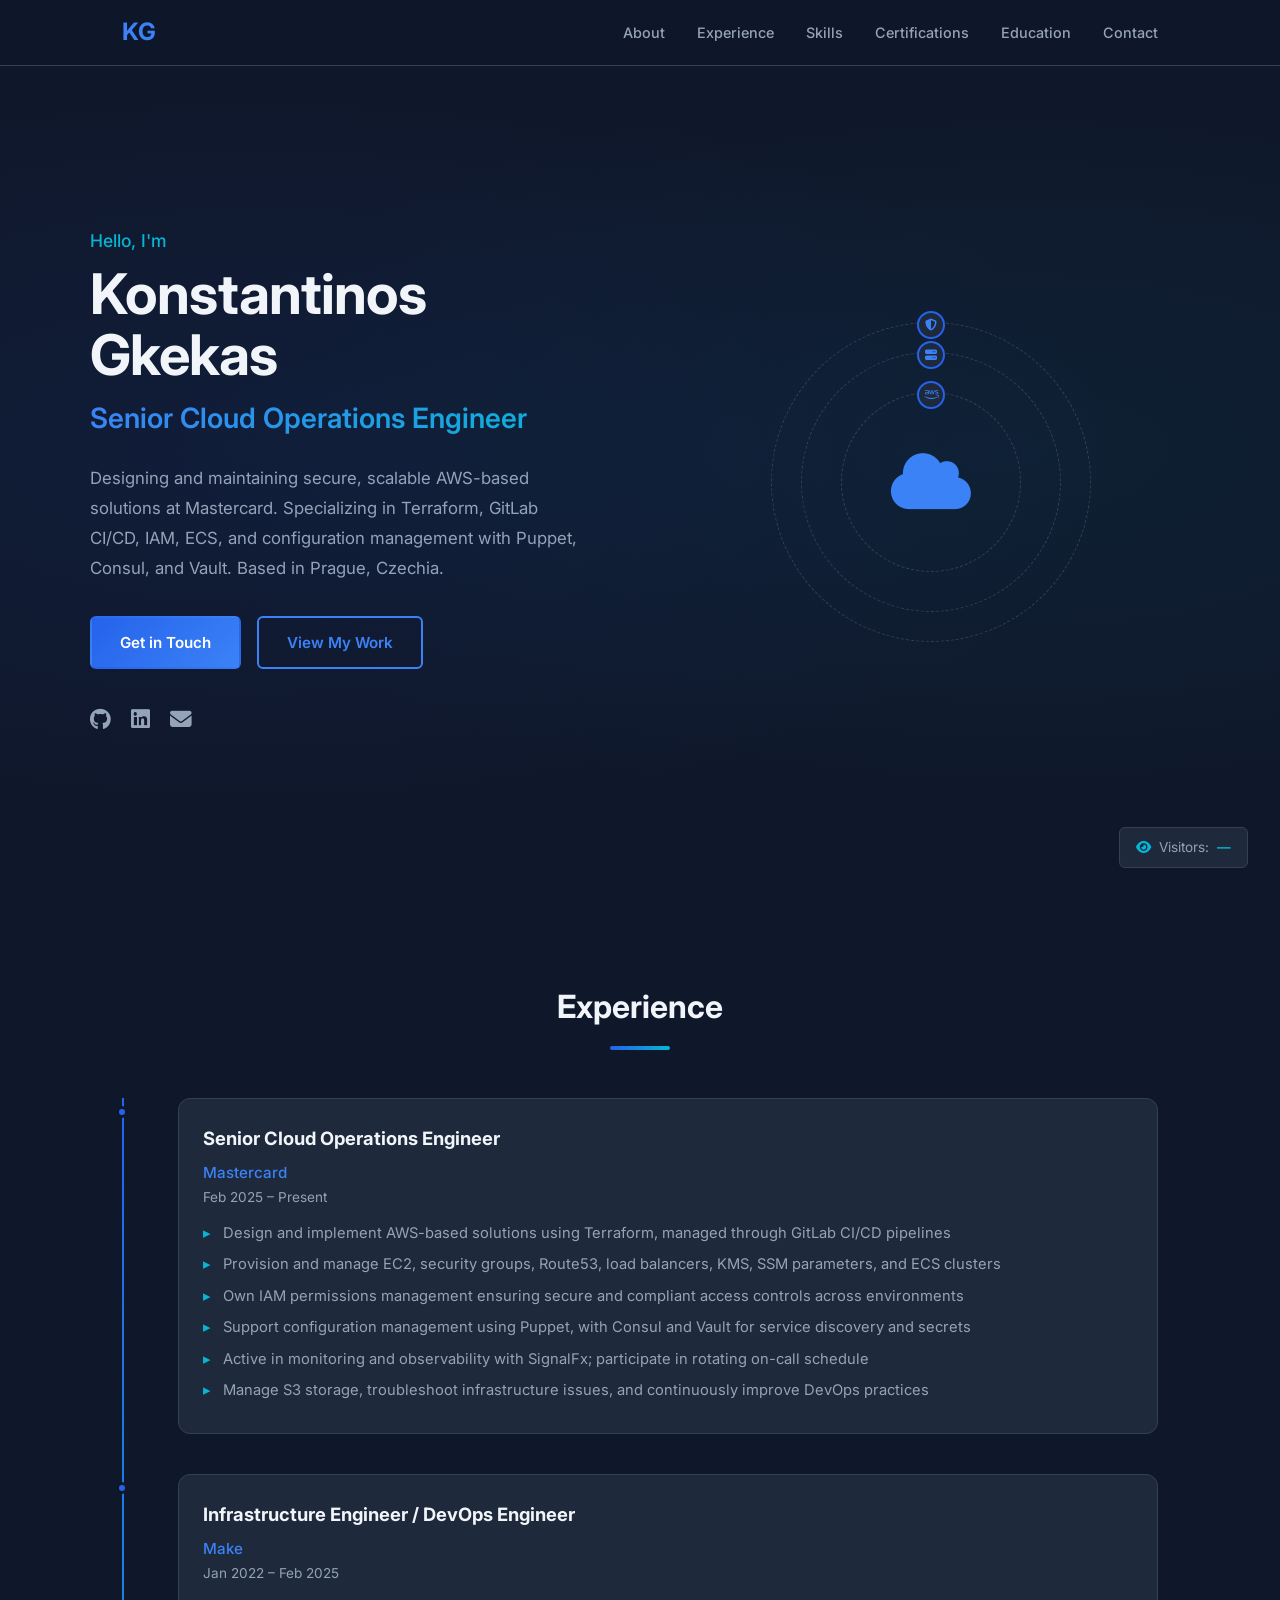
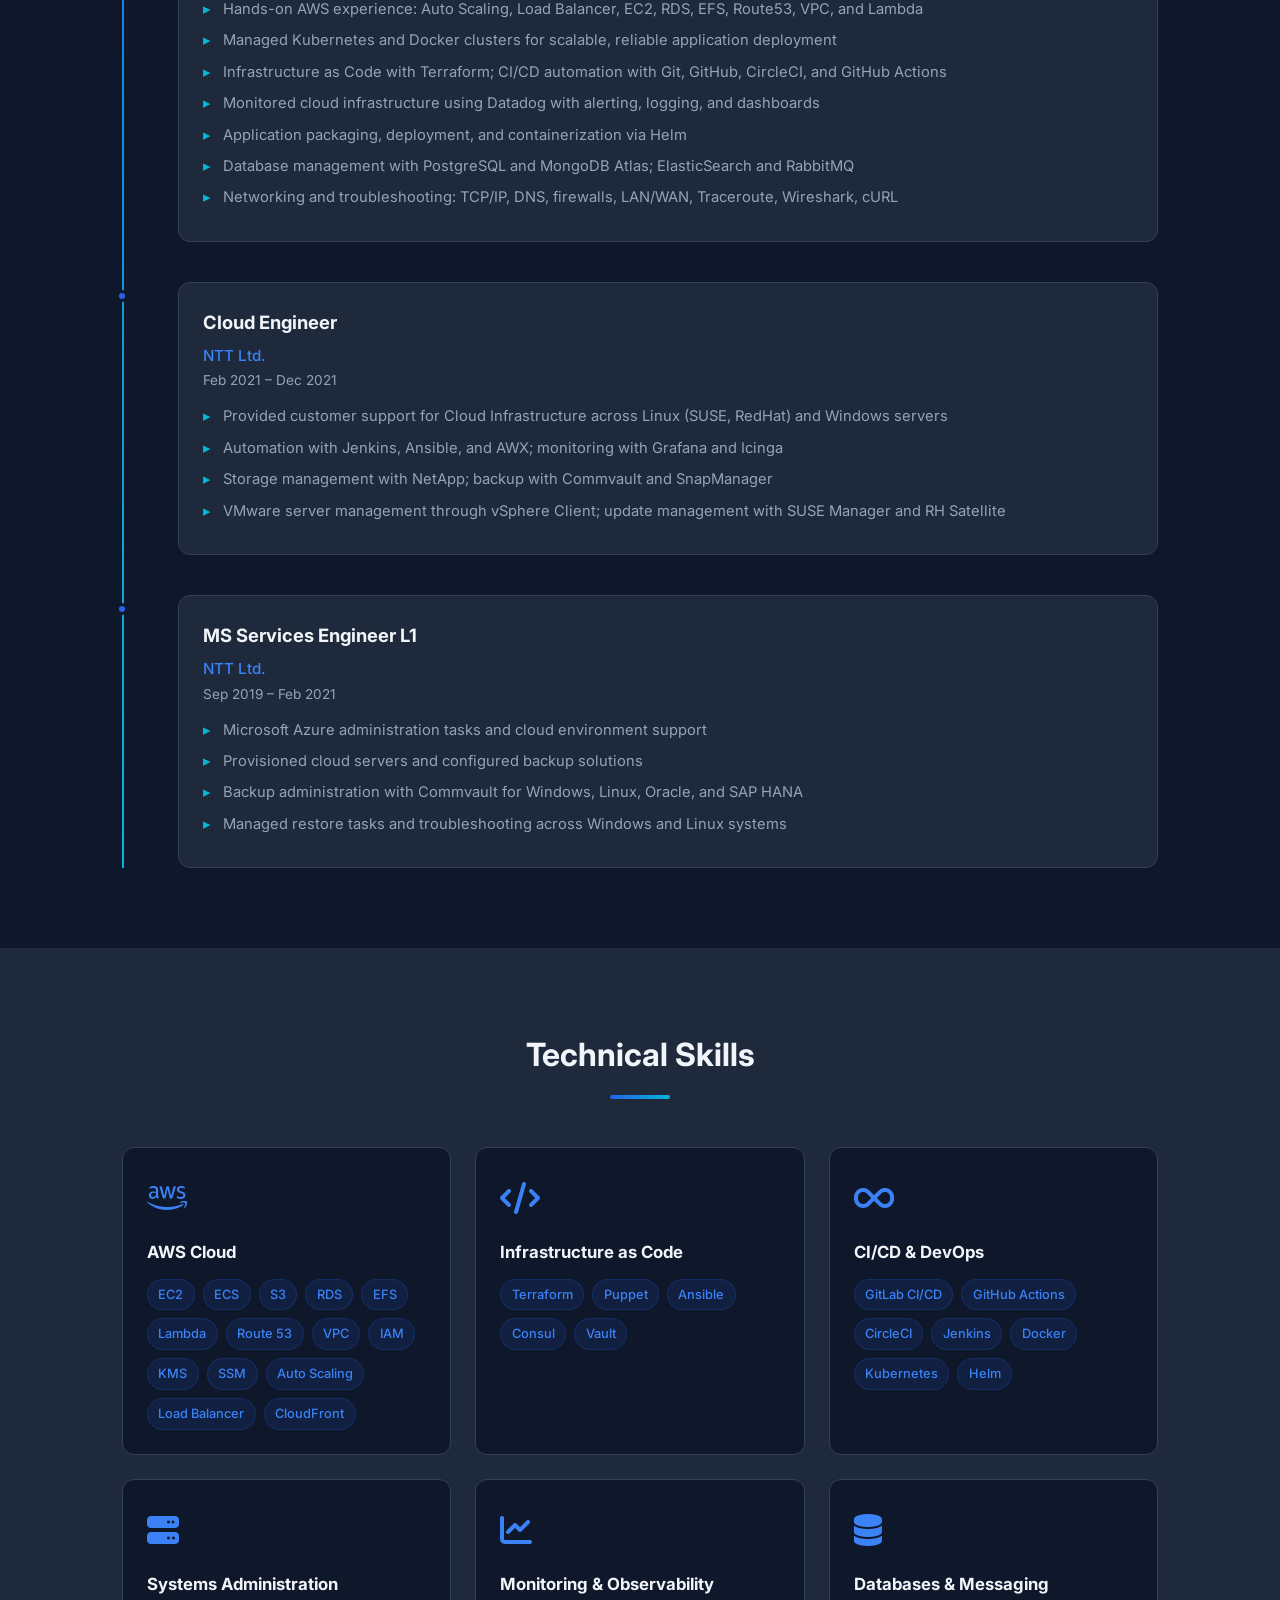
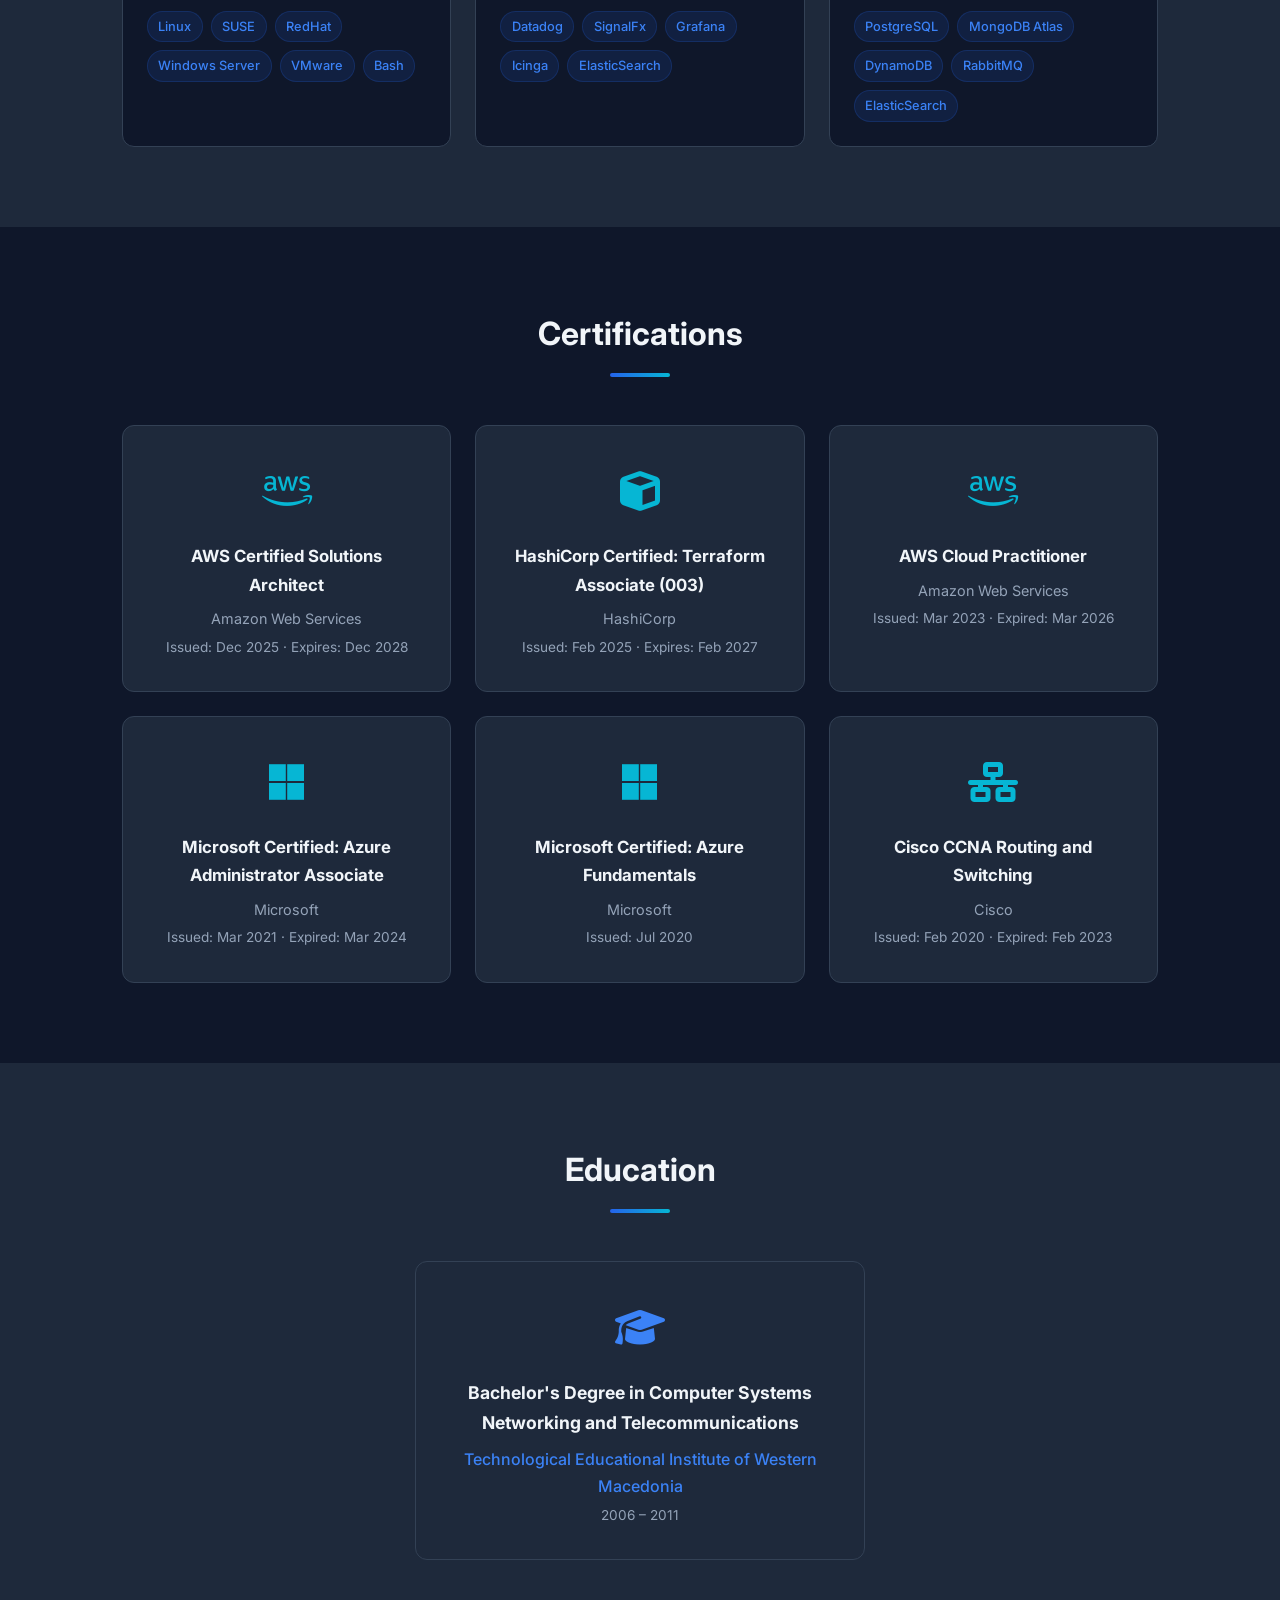
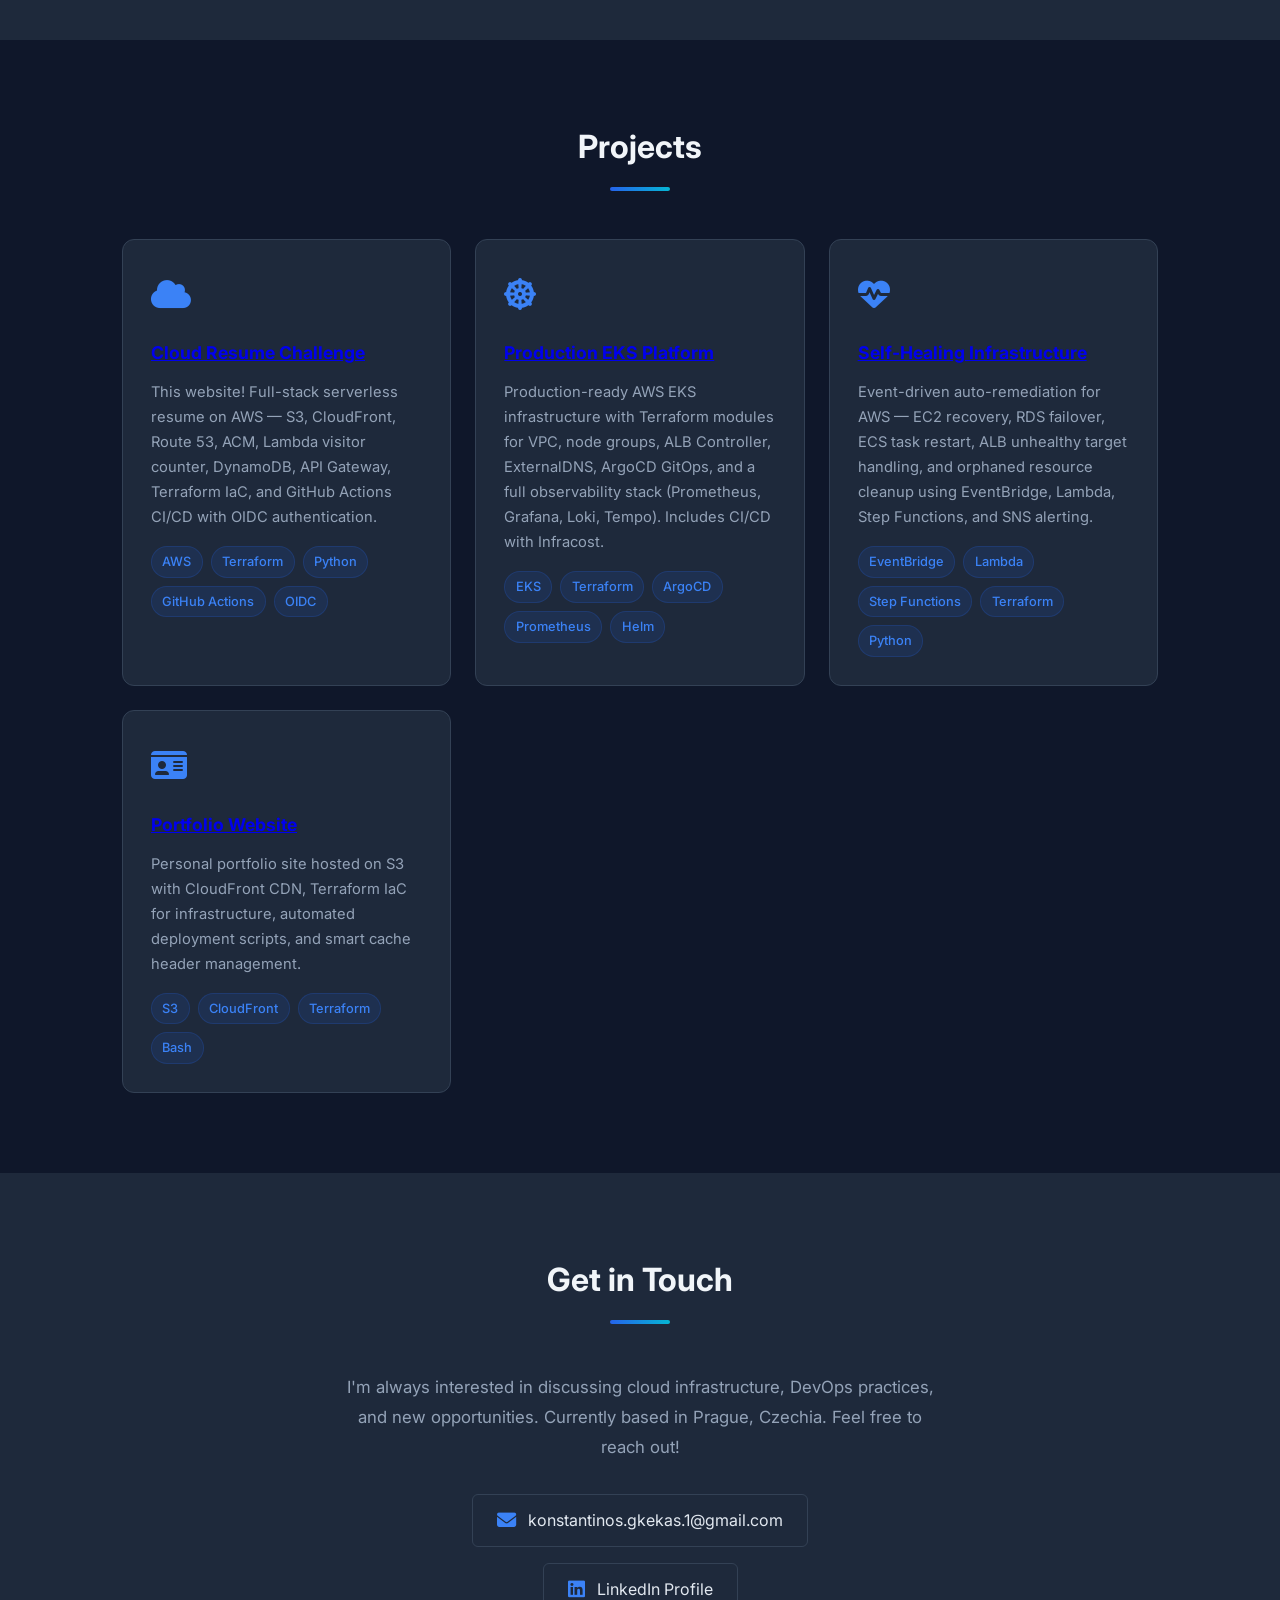
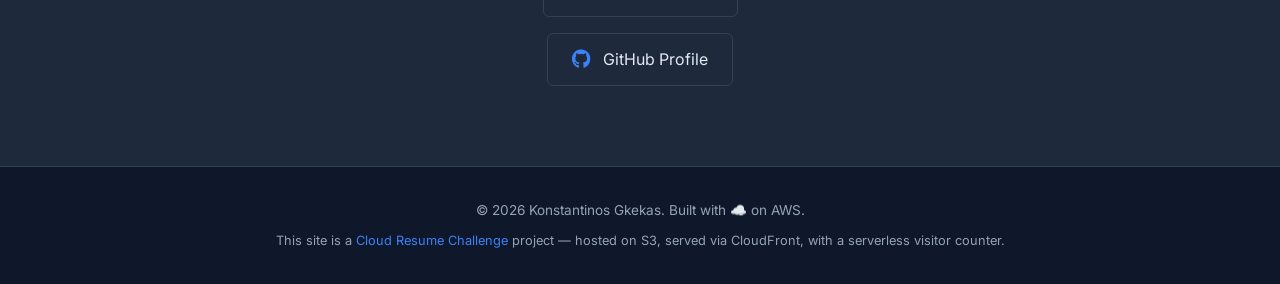
==== frontend/index.html @ f5f4651c "feat: add Credly badge links to certifications - AWS Solutions Architect, Terraform Associate, AWS C" ====
<!DOCTYPE html>
<html lang="en">
<head>
    <meta charset="UTF-8">
    <meta name="viewport" content="width=device-width, initial-scale=1.0">
    <title>Konstantinos Gkekas - Senior Cloud Operations Engineer</title>
    <link rel="stylesheet" href="styles.css">
    <link rel="preconnect" href="https://fonts.googleapis.com">
    <link rel="preconnect" href="https://fonts.gstatic.com" crossorigin>
    <link href="https://fonts.googleapis.com/css2?family=Inter:wght@300;400;500;600;700&display=swap" rel="stylesheet">
    <link rel="stylesheet" href="https://cdnjs.cloudflare.com/ajax/libs/font-awesome/6.5.1/css/all.min.css">
</head>
<body>
    <!-- Navigation -->
    <nav class="navbar">
        <div class="nav-container">
            <a href="#" class="nav-logo">KG</a>
            <ul class="nav-links">
                <li><a href="#about">About</a></li>
                <li><a href="#experience">Experience</a></li>
                <li><a href="#skills">Skills</a></li>
                <li><a href="#certifications">Certifications</a></li>
                <li><a href="#education">Education</a></li>
                <li><a href="#contact">Contact</a></li>
            </ul>
            <button class="nav-toggle" aria-label="Toggle navigation">
                <i class="fas fa-bars"></i>
            </button>
        </div>
    </nav>

    <!-- Hero Section -->
    <header class="hero" id="about">
        <div class="hero-container">
            <div class="hero-content">
                <p class="hero-greeting">Hello, I'm</p>
                <h1 class="hero-name">Konstantinos Gkekas</h1>
                <h2 class="hero-title">Senior Cloud Operations Engineer</h2>
                <p class="hero-description">
                    Designing and maintaining secure, scalable AWS-based solutions at Mastercard.
                    Specializing in Terraform, GitLab CI/CD, IAM, ECS, and configuration management
                    with Puppet, Consul, and Vault. Based in Prague, Czechia.
                </p>
                <div class="hero-actions">
                    <a href="#contact" class="btn btn-primary">Get in Touch</a>
                    <a href="#experience" class="btn btn-secondary">View My Work</a>
                </div>
                <div class="hero-socials">
                    <a href="https://github.com/constantinious" target="_blank" aria-label="GitHub"><i class="fab fa-github"></i></a>
                    <a href="https://www.linkedin.com/in/konstantinos-gkekas-33634ba4/" target="_blank" aria-label="LinkedIn"><i class="fab fa-linkedin"></i></a>
                    <a href="mailto:konstantinos.gkekas.1@gmail.com" aria-label="Email"><i class="fas fa-envelope"></i></a>
                </div>
            </div>
            <div class="hero-visual">
                <div class="hero-graphic">
                    <div class="cloud-icon"><i class="fas fa-cloud"></i></div>
                    <div class="orbit orbit-1">
                        <div class="orbit-dot"><i class="fab fa-aws"></i></div>
                    </div>
                    <div class="orbit orbit-2">
                        <div class="orbit-dot"><i class="fas fa-server"></i></div>
                    </div>
                    <div class="orbit orbit-3">
                        <div class="orbit-dot"><i class="fas fa-shield-halved"></i></div>
                    </div>
                </div>
            </div>
        </div>
        <div class="visitor-counter">
            <i class="fas fa-eye"></i>
            <span>Visitors: </span>
            <span id="visitor-count">Loading...</span>
        </div>
    </header>

    <!-- Experience Section -->
    <section class="section" id="experience">
        <div class="container">
            <h2 class="section-title">Experience</h2>
            <div class="timeline">
                <div class="timeline-item">
                    <div class="timeline-marker"></div>
                    <div class="timeline-content">
                        <div class="timeline-header">
                            <h3>Senior Cloud Operations Engineer</h3>
                            <span class="timeline-company">Mastercard</span>
                            <span class="timeline-date">Feb 2025 – Present</span>
                        </div>
                        <ul class="timeline-details">
                            <li>Design and implement AWS-based solutions using Terraform, managed through GitLab CI/CD pipelines</li>
                            <li>Provision and manage EC2, security groups, Route53, load balancers, KMS, SSM parameters, and ECS clusters</li>
                            <li>Own IAM permissions management ensuring secure and compliant access controls across environments</li>
                            <li>Support configuration management using Puppet, with Consul and Vault for service discovery and secrets</li>
                            <li>Active in monitoring and observability with SignalFx; participate in rotating on-call schedule</li>
                            <li>Manage S3 storage, troubleshoot infrastructure issues, and continuously improve DevOps practices</li>
                        </ul>
                    </div>
                </div>
                <div class="timeline-item">
                    <div class="timeline-marker"></div>
                    <div class="timeline-content">
                        <div class="timeline-header">
                            <h3>Infrastructure Engineer / DevOps Engineer</h3>
                            <span class="timeline-company">Make</span>
                            <span class="timeline-date">Jan 2022 – Feb 2025</span>
                        </div>
                        <ul class="timeline-details">
                            <li>Hands-on AWS experience: Auto Scaling, Load Balancer, EC2, RDS, EFS, Route53, VPC, and Lambda</li>
                            <li>Managed Kubernetes and Docker clusters for scalable, reliable application deployment</li>
                            <li>Infrastructure as Code with Terraform; CI/CD automation with Git, GitHub, CircleCI, and GitHub Actions</li>
                            <li>Monitored cloud infrastructure using Datadog with alerting, logging, and dashboards</li>
                            <li>Application packaging, deployment, and containerization via Helm</li>
                            <li>Database management with PostgreSQL and MongoDB Atlas; ElasticSearch and RabbitMQ</li>
                            <li>Networking and troubleshooting: TCP/IP, DNS, firewalls, LAN/WAN, Traceroute, Wireshark, cURL</li>
                        </ul>
                    </div>
                </div>
                <div class="timeline-item">
                    <div class="timeline-marker"></div>
                    <div class="timeline-content">
                        <div class="timeline-header">
                            <h3>Cloud Engineer</h3>
                            <span class="timeline-company">NTT Ltd.</span>
                            <span class="timeline-date">Feb 2021 – Dec 2021</span>
                        </div>
                        <ul class="timeline-details">
                            <li>Provided customer support for Cloud Infrastructure across Linux (SUSE, RedHat) and Windows servers</li>
                            <li>Automation with Jenkins, Ansible, and AWX; monitoring with Grafana and Icinga</li>
                            <li>Storage management with NetApp; backup with Commvault and SnapManager</li>
                            <li>VMware server management through vSphere Client; update management with SUSE Manager and RH Satellite</li>
                        </ul>
                    </div>
                </div>
                <div class="timeline-item">
                    <div class="timeline-marker"></div>
                    <div class="timeline-content">
                        <div class="timeline-header">
                            <h3>MS Services Engineer L1</h3>
                            <span class="timeline-company">NTT Ltd.</span>
                            <span class="timeline-date">Sep 2019 – Feb 2021</span>
                        </div>
                        <ul class="timeline-details">
                            <li>Microsoft Azure administration tasks and cloud environment support</li>
                            <li>Provisioned cloud servers and configured backup solutions</li>
                            <li>Backup administration with Commvault for Windows, Linux, Oracle, and SAP HANA</li>
                            <li>Managed restore tasks and troubleshooting across Windows and Linux systems</li>
                        </ul>
                    </div>
                </div>
            </div>
        </div>
    </section>

    <!-- Skills Section -->
    <section class="section section-alt" id="skills">
        <div class="container">
            <h2 class="section-title">Technical Skills</h2>
            <div class="skills-grid">
                <div class="skill-card">
                    <div class="skill-icon"><i class="fab fa-aws"></i></div>
                    <h3>AWS Cloud</h3>
                    <div class="skill-tags">
                        <span class="tag">EC2</span>
                        <span class="tag">ECS</span>
                        <span class="tag">S3</span>
                        <span class="tag">RDS</span>
                        <span class="tag">EFS</span>
                        <span class="tag">Lambda</span>
                        <span class="tag">Route 53</span>
                        <span class="tag">VPC</span>
                        <span class="tag">IAM</span>
                        <span class="tag">KMS</span>
                        <span class="tag">SSM</span>
                        <span class="tag">Auto Scaling</span>
                        <span class="tag">Load Balancer</span>
                        <span class="tag">CloudFront</span>
                    </div>
                </div>
                <div class="skill-card">
                    <div class="skill-icon"><i class="fas fa-code"></i></div>
                    <h3>Infrastructure as Code</h3>
                    <div class="skill-tags">
                        <span class="tag">Terraform</span>
                        <span class="tag">Puppet</span>
                        <span class="tag">Ansible</span>
                        <span class="tag">Consul</span>
                        <span class="tag">Vault</span>
                    </div>
                </div>
                <div class="skill-card">
                    <div class="skill-icon"><i class="fas fa-infinity"></i></div>
                    <h3>CI/CD & DevOps</h3>
                    <div class="skill-tags">
                        <span class="tag">GitLab CI/CD</span>
                        <span class="tag">GitHub Actions</span>
                        <span class="tag">CircleCI</span>
                        <span class="tag">Jenkins</span>
                        <span class="tag">Docker</span>
                        <span class="tag">Kubernetes</span>
                        <span class="tag">Helm</span>
                    </div>
                </div>
                <div class="skill-card">
                    <div class="skill-icon"><i class="fas fa-server"></i></div>
                    <h3>Systems Administration</h3>
                    <div class="skill-tags">
                        <span class="tag">Linux</span>
                        <span class="tag">SUSE</span>
                        <span class="tag">RedHat</span>
                        <span class="tag">Windows Server</span>
                        <span class="tag">VMware</span>
                        <span class="tag">Bash</span>
                    </div>
                </div>
                <div class="skill-card">
                    <div class="skill-icon"><i class="fas fa-chart-line"></i></div>
                    <h3>Monitoring & Observability</h3>
                    <div class="skill-tags">
                        <span class="tag">Datadog</span>
                        <span class="tag">SignalFx</span>
                        <span class="tag">Grafana</span>
                        <span class="tag">Icinga</span>
                        <span class="tag">ElasticSearch</span>
                    </div>
                </div>
                <div class="skill-card">
                    <div class="skill-icon"><i class="fas fa-database"></i></div>
                    <h3>Databases & Messaging</h3>
                    <div class="skill-tags">
                        <span class="tag">PostgreSQL</span>
                        <span class="tag">MongoDB Atlas</span>
                        <span class="tag">DynamoDB</span>
                        <span class="tag">RabbitMQ</span>
                        <span class="tag">ElasticSearch</span>
                    </div>
                </div>
            </div>
        </div>
    </section>

    <!-- Certifications Section -->
    <section class="section" id="certifications">
        <div class="container">
            <h2 class="section-title">Certifications</h2>
            <div class="cert-grid">
                <a href="https://www.credly.com/badges/60864f18-17c5-4956-8287-7ae5e5771850" target="_blank" class="cert-card">
                    <div class="cert-badge"><i class="fab fa-aws"></i></div>
                    <h3>AWS Certified Solutions Architect</h3>
                    <p class="cert-issuer">Amazon Web Services</p>
                    <p class="cert-date">Issued: Dec 2025 · Expires: Dec 2028</p>
                </a>
                <a href="https://www.credly.com/badges/64d754eb-3021-4219-872f-d3569e537647" target="_blank" class="cert-card">
                    <div class="cert-badge"><i class="fas fa-cube"></i></div>
                    <h3>HashiCorp Certified: Terraform Associate (003)</h3>
                    <p class="cert-issuer">HashiCorp</p>
                    <p class="cert-date">Issued: Feb 2025 · Expires: Feb 2027</p>
                </a>
                <a href="https://www.credly.com/badges/5cc365c5-6714-4083-8747-2eb4d2eb28cc" target="_blank" class="cert-card">
                    <div class="cert-badge"><i class="fab fa-aws"></i></div>
                    <h3>AWS Cloud Practitioner</h3>
                    <p class="cert-issuer">Amazon Web Services</p>
                    <p class="cert-date">Issued: Mar 2023 · Expired: Mar 2026</p>
                </a>
                <a href="https://www.credly.com/badges/050ff60e-5f89-4ab2-a26e-552156ba9dda" target="_blank" class="cert-card">
                    <div class="cert-badge"><i class="fab fa-microsoft"></i></div>
                    <h3>Microsoft Certified: Azure Administrator Associate</h3>
                    <p class="cert-issuer">Microsoft</p>
                    <p class="cert-date">Issued: Mar 2021 · Expired: Mar 2024</p>
                </a>
                <div class="cert-card">
                    <div class="cert-badge"><i class="fab fa-microsoft"></i></div>
                    <h3>Microsoft Certified: Azure Fundamentals</h3>
                    <p class="cert-issuer">Microsoft</p>
                    <p class="cert-date">Issued: Jul 2020</p>
                </div>
                <a href="https://www.credly.com/badges/9a1e9d60-de33-409e-9a3a-ab73776a90a8" target="_blank" class="cert-card">
                    <div class="cert-badge"><i class="fas fa-network-wired"></i></div>
                    <h3>Cisco CCNA Routing and Switching</h3>
                    <p class="cert-issuer">Cisco</p>
                    <p class="cert-date">Issued: Feb 2020 · Expired: Feb 2023</p>
                </a>
            </div>
        </div>
    </section>

    <!-- Education Section -->
    <section class="section section-alt" id="education">
        <div class="container">
            <h2 class="section-title">Education</h2>
            <div class="education-grid">
                <div class="edu-card">
                    <div class="edu-icon"><i class="fas fa-graduation-cap"></i></div>
                    <h3>Bachelor's Degree in Computer Systems Networking and Telecommunications</h3>
                    <p class="edu-school">Technological Educational Institute of Western Macedonia</p>
                    <p class="edu-date">2006 – 2011</p>
                </div>
            </div>
        </div>
    </section>

    <!-- Projects Section -->
    <section class="section" id="projects">
        <div class="container">
            <h2 class="section-title">Projects</h2>
            <div class="projects-grid">
                <div class="project-card">
                    <div class="project-icon"><i class="fas fa-cloud"></i></div>
                    <h3><a href="https://github.com/constantinious/cv_page" target="_blank">Cloud Resume Challenge</a></h3>
                    <p>This website! Full-stack serverless resume on AWS — S3, CloudFront, Route 53, ACM, Lambda visitor counter, DynamoDB, API Gateway, Terraform IaC, and GitHub Actions CI/CD with OIDC authentication.</p>
                    <div class="project-tech">
                        <span class="tag">AWS</span>
                        <span class="tag">Terraform</span>
                        <span class="tag">Python</span>
                        <span class="tag">GitHub Actions</span>
                        <span class="tag">OIDC</span>
                    </div>
                </div>
                <div class="project-card">
                    <div class="project-icon"><i class="fas fa-dharmachakra"></i></div>
                    <h3><a href="https://github.com/constantinious/eks-project" target="_blank">Production EKS Platform</a></h3>
                    <p>Production-ready AWS EKS infrastructure with Terraform modules for VPC, node groups, ALB Controller, ExternalDNS, ArgoCD GitOps, and a full observability stack (Prometheus, Grafana, Loki, Tempo). Includes CI/CD with Infracost.</p>
                    <div class="project-tech">
                        <span class="tag">EKS</span>
                        <span class="tag">Terraform</span>
                        <span class="tag">ArgoCD</span>
                        <span class="tag">Prometheus</span>
                        <span class="tag">Helm</span>
                    </div>
                </div>
                <div class="project-card">
                    <div class="project-icon"><i class="fas fa-heartbeat"></i></div>
                    <h3><a href="https://github.com/constantinious/self-healing-infrastructure" target="_blank">Self-Healing Infrastructure</a></h3>
                    <p>Event-driven auto-remediation for AWS — EC2 recovery, RDS failover, ECS task restart, ALB unhealthy target handling, and orphaned resource cleanup using EventBridge, Lambda, Step Functions, and SNS alerting.</p>
                    <div class="project-tech">
                        <span class="tag">EventBridge</span>
                        <span class="tag">Lambda</span>
                        <span class="tag">Step Functions</span>
                        <span class="tag">Terraform</span>
                        <span class="tag">Python</span>
                    </div>
                </div>
                <div class="project-card">
                    <div class="project-icon"><i class="fas fa-id-card"></i></div>
                    <h3><a href="https://github.com/constantinious/myportfoliio" target="_blank">Portfolio Website</a></h3>
                    <p>Personal portfolio site hosted on S3 with CloudFront CDN, Terraform IaC for infrastructure, automated deployment scripts, and smart cache header management.</p>
                    <div class="project-tech">
                        <span class="tag">S3</span>
                        <span class="tag">CloudFront</span>
                        <span class="tag">Terraform</span>
                        <span class="tag">Bash</span>
                    </div>
                </div>
            </div>
        </div>
    </section>

    <!-- Contact Section -->
    <section class="section section-alt" id="contact">
        <div class="container">
            <h2 class="section-title">Get in Touch</h2>
            <div class="contact-content">
                <p class="contact-text">
                    I'm always interested in discussing cloud infrastructure, DevOps practices,
                    and new opportunities. Currently based in Prague, Czechia. Feel free to reach out!
                </p>
                <div class="contact-methods">
                    <a href="mailto:konstantinos.gkekas.1@gmail.com" class="contact-item">
                        <i class="fas fa-envelope"></i>
                        <span>konstantinos.gkekas.1@gmail.com</span>
                    </a>
                    <a href="https://www.linkedin.com/in/konstantinos-gkekas-33634ba4/" target="_blank" class="contact-item">
                        <i class="fab fa-linkedin"></i>
                        <span>LinkedIn Profile</span>
                    </a>
                    <a href="https://github.com/constantinious" target="_blank" class="contact-item">
                        <i class="fab fa-github"></i>
                        <span>GitHub Profile</span>
                    </a>
                </div>
            </div>
        </div>
    </section>

    <!-- Footer -->
    <footer class="footer">
        <div class="container">
            <p>&copy; 2026 Konstantinos Gkekas. Built with ☁️ on AWS.</p>
            <p class="footer-note">
                This site is a <a href="https://cloudresumechallenge.dev/" target="_blank">Cloud Resume Challenge</a> project — 
                hosted on S3, served via CloudFront, with a serverless visitor counter.
            </p>
        </div>
    </footer>

    <script src="script.js"></script>
</body>
</html>
---- frontend/styles.css ----
/* ===========================
   CSS Variables & Reset
   =========================== */
:root {
    --color-primary: #2563eb;
    --color-primary-dark: #1d4ed8;
    --color-primary-light: #3b82f6;
    --color-accent: #06b6d4;
    --color-bg: #0f172a;
    --color-bg-secondary: #1e293b;
    --color-bg-card: #1e293b;
    --color-text: #e2e8f0;
    --color-text-muted: #94a3b8;
    --color-text-heading: #f1f5f9;
    --color-border: #334155;
    --color-success: #10b981;
    --font-main: 'Inter', -apple-system, BlinkMacSystemFont, 'Segoe UI', sans-serif;
    --shadow-sm: 0 1px 2px rgba(0, 0, 0, 0.3);
    --shadow-md: 0 4px 6px rgba(0, 0, 0, 0.3);
    --shadow-lg: 0 10px 25px rgba(0, 0, 0, 0.4);
    --shadow-xl: 0 20px 50px rgba(0, 0, 0, 0.5);
    --radius-sm: 6px;
    --radius-md: 12px;
    --radius-lg: 16px;
    --transition: all 0.3s ease;
}

*, *::before, *::after {
    margin: 0;
    padding: 0;
    box-sizing: border-box;
}

html {
    scroll-behavior: smooth;
    font-size: 16px;
}

body {
    font-family: var(--font-main);
    background-color: var(--color-bg);
    color: var(--color-text);
    line-height: 1.7;
    -webkit-font-smoothing: antialiased;
}

/* ===========================
   Utility Classes
   =========================== */
.container {
    max-width: 1100px;
    margin: 0 auto;
    padding: 0 2rem;
}

.section {
    padding: 5rem 0;
}

.section-alt {
    background-color: var(--color-bg-secondary);
}

.section-title {
    font-size: 2rem;
    font-weight: 700;
    color: var(--color-text-heading);
    margin-bottom: 3rem;
    text-align: center;
    position: relative;
}

.section-title::after {
    content: '';
    display: block;
    width: 60px;
    height: 4px;
    background: linear-gradient(90deg, var(--color-primary), var(--color-accent));
    margin: 0.75rem auto 0;
    border-radius: 2px;
}

/* ===========================
   Buttons
   =========================== */
.btn {
    display: inline-block;
    padding: 0.75rem 1.75rem;
    border-radius: var(--radius-sm);
    font-weight: 600;
    font-size: 0.95rem;
    text-decoration: none;
    transition: var(--transition);
    cursor: pointer;
    border: 2px solid transparent;
}

.btn-primary {
    background: linear-gradient(135deg, var(--color-primary), var(--color-primary-light));
    color: white;
}

.btn-primary:hover {
    background: linear-gradient(135deg, var(--color-primary-dark), var(--color-primary));
    transform: translateY(-2px);
    box-shadow: 0 4px 15px rgba(37, 99, 235, 0.4);
}

.btn-secondary {
    background: transparent;
    color: var(--color-primary-light);
    border-color: var(--color-primary-light);
}

.btn-secondary:hover {
    background: var(--color-primary-light);
    color: white;
    transform: translateY(-2px);
}

/* ===========================
   Navigation
   =========================== */
.navbar {
    position: fixed;
    top: 0;
    left: 0;
    right: 0;
    z-index: 1000;
    background: rgba(15, 23, 42, 0.9);
    backdrop-filter: blur(12px);
    border-bottom: 1px solid var(--color-border);
    padding: 0.75rem 0;
}

.nav-container {
    max-width: 1100px;
    margin: 0 auto;
    padding: 0 2rem;
    display: flex;
    justify-content: space-between;
    align-items: center;
}

.nav-logo {
    font-size: 1.5rem;
    font-weight: 700;
    color: var(--color-primary-light);
    text-decoration: none;
    letter-spacing: -0.5px;
}

.nav-links {
    display: flex;
    list-style: none;
    gap: 2rem;
}

.nav-links a {
    color: var(--color-text-muted);
    text-decoration: none;
    font-size: 0.9rem;
    font-weight: 500;
    transition: var(--transition);
    position: relative;
}

.nav-links a:hover {
    color: var(--color-primary-light);
}

.nav-links a::after {
    content: '';
    position: absolute;
    bottom: -4px;
    left: 0;
    width: 0;
    height: 2px;
    background: var(--color-primary-light);
    transition: width 0.3s ease;
}

.nav-links a:hover::after {
    width: 100%;
}

.nav-toggle {
    display: none;
    background: none;
    border: none;
    color: var(--color-text);
    font-size: 1.25rem;
    cursor: pointer;
}

/* ===========================
   Hero Section
   =========================== */
.hero {
    min-height: 100vh;
    display: flex;
    flex-direction: column;
    justify-content: center;
    align-items: center;
    padding: 6rem 2rem 2rem;
    position: relative;
    overflow: hidden;
    background: radial-gradient(ellipse at 20% 50%, rgba(37, 99, 235, 0.08) 0%, transparent 60%),
                radial-gradient(ellipse at 80% 50%, rgba(6, 182, 212, 0.06) 0%, transparent 60%);
}

.hero-container {
    max-width: 1100px;
    width: 100%;
    margin: 0 auto;
    display: grid;
    grid-template-columns: 1fr 1fr;
    align-items: center;
    gap: 4rem;
}

.hero-greeting {
    font-size: 1.1rem;
    color: var(--color-accent);
    font-weight: 500;
    margin-bottom: 0.5rem;
}

.hero-name {
    font-size: 3.5rem;
    font-weight: 700;
    color: var(--color-text-heading);
    line-height: 1.1;
    margin-bottom: 0.5rem;
    letter-spacing: -1px;
}

.hero-title {
    font-size: 1.75rem;
    font-weight: 600;
    background: linear-gradient(135deg, var(--color-primary-light), var(--color-accent));
    -webkit-background-clip: text;
    -webkit-text-fill-color: transparent;
    background-clip: text;
    margin-bottom: 1.25rem;
}

.hero-description {
    font-size: 1.05rem;
    color: var(--color-text-muted);
    max-width: 500px;
    margin-bottom: 2rem;
    line-height: 1.8;
}

.hero-actions {
    display: flex;
    gap: 1rem;
    margin-bottom: 2rem;
}

.hero-socials {
    display: flex;
    gap: 1.25rem;
}

.hero-socials a {
    color: var(--color-text-muted);
    font-size: 1.35rem;
    transition: var(--transition);
}

.hero-socials a:hover {
    color: var(--color-primary-light);
    transform: translateY(-3px);
}

/* Hero Graphic Animation */
.hero-visual {
    display: flex;
    justify-content: center;
    align-items: center;
}

.hero-graphic {
    position: relative;
    width: 320px;
    height: 320px;
}

.cloud-icon {
    position: absolute;
    top: 50%;
    left: 50%;
    transform: translate(-50%, -50%);
    font-size: 4rem;
    color: var(--color-primary-light);
    z-index: 2;
    animation: pulse 3s ease-in-out infinite;
}

.orbit {
    position: absolute;
    top: 50%;
    left: 50%;
    border: 1px dashed var(--color-border);
    border-radius: 50%;
    animation: spin 20s linear infinite;
}

.orbit-1 {
    width: 180px;
    height: 180px;
    margin-top: -90px;
    margin-left: -90px;
    animation-duration: 15s;
}

.orbit-2 {
    width: 260px;
    height: 260px;
    margin-top: -130px;
    margin-left: -130px;
    animation-duration: 20s;
    animation-direction: reverse;
}

.orbit-3 {
    width: 320px;
    height: 320px;
    margin-top: -160px;
    margin-left: -160px;
    animation-duration: 25s;
}

.orbit-dot {
    position: absolute;
    top: -12px;
    left: 50%;
    transform: translateX(-50%);
    width: 28px;
    height: 28px;
    background: var(--color-bg-card);
    border: 2px solid var(--color-primary);
    border-radius: 50%;
    display: flex;
    align-items: center;
    justify-content: center;
    font-size: 0.75rem;
    color: var(--color-primary-light);
}

.orbit-dot i {
    animation: counter-spin 20s linear infinite;
}

.orbit-1 .orbit-dot i { animation-duration: 15s; }
.orbit-2 .orbit-dot i { animation-duration: 20s; animation-direction: reverse; }
.orbit-3 .orbit-dot i { animation-duration: 25s; }

@keyframes spin {
    from { transform: rotate(0deg); }
    to { transform: rotate(360deg); }
}

@keyframes counter-spin {
    from { transform: rotate(0deg); }
    to { transform: rotate(-360deg); }
}

@keyframes pulse {
    0%, 100% { transform: translate(-50%, -50%) scale(1); opacity: 1; }
    50% { transform: translate(-50%, -50%) scale(1.1); opacity: 0.8; }
}

/* Visitor Counter */
.visitor-counter {
    position: absolute;
    bottom: 2rem;
    right: 2rem;
    background: var(--color-bg-card);
    border: 1px solid var(--color-border);
    padding: 0.5rem 1rem;
    border-radius: var(--radius-sm);
    font-size: 0.85rem;
    color: var(--color-text-muted);
    display: flex;
    align-items: center;
    gap: 0.5rem;
}

.visitor-counter i {
    color: var(--color-accent);
}

#visitor-count {
    color: var(--color-accent);
    font-weight: 600;
}

/* ===========================
   Timeline (Experience)
   =========================== */
.timeline {
    position: relative;
    padding-left: 2rem;
}

.timeline::before {
    content: '';
    position: absolute;
    left: 0;
    top: 0;
    bottom: 0;
    width: 2px;
    background: linear-gradient(to bottom, var(--color-primary), var(--color-accent));
}

.timeline-item {
    position: relative;
    margin-bottom: 2.5rem;
    padding-left: 1.5rem;
}

.timeline-item:last-child {
    margin-bottom: 0;
}

.timeline-marker {
    position: absolute;
    left: -2.35rem;
    top: 0.5rem;
    width: 12px;
    height: 12px;
    background: var(--color-primary);
    border-radius: 50%;
    border: 3px solid var(--color-bg);
    z-index: 1;
}

.timeline-content {
    background: var(--color-bg-card);
    border: 1px solid var(--color-border);
    border-radius: var(--radius-md);
    padding: 1.5rem;
    transition: var(--transition);
}

.timeline-content:hover {
    border-color: var(--color-primary);
    box-shadow: 0 0 20px rgba(37, 99, 235, 0.1);
}

.timeline-header h3 {
    font-size: 1.15rem;
    color: var(--color-text-heading);
    margin-bottom: 0.25rem;
}

.timeline-company {
    color: var(--color-primary-light);
    font-weight: 500;
    font-size: 0.95rem;
}

.timeline-date {
    display: block;
    color: var(--color-text-muted);
    font-size: 0.85rem;
    margin-bottom: 0.75rem;
}

.timeline-details {
    list-style: none;
}

.timeline-details li {
    position: relative;
    padding-left: 1.25rem;
    margin-bottom: 0.4rem;
    color: var(--color-text-muted);
    font-size: 0.92rem;
}

.timeline-details li::before {
    content: '▸';
    position: absolute;
    left: 0;
    color: var(--color-accent);
}

/* ===========================
   Skills Grid
   =========================== */
.skills-grid {
    display: grid;
    grid-template-columns: repeat(auto-fit, minmax(300px, 1fr));
    gap: 1.5rem;
}

.skill-card {
    background: var(--color-bg);
    border: 1px solid var(--color-border);
    border-radius: var(--radius-md);
    padding: 1.5rem;
    transition: var(--transition);
}

.skill-card:hover {
    border-color: var(--color-primary);
    transform: translateY(-4px);
    box-shadow: 0 8px 25px rgba(37, 99, 235, 0.15);
}

.skill-icon {
    font-size: 2rem;
    color: var(--color-primary-light);
    margin-bottom: 0.75rem;
}

.skill-card h3 {
    color: var(--color-text-heading);
    font-size: 1.05rem;
    margin-bottom: 0.75rem;
}

.skill-tags {
    display: flex;
    flex-wrap: wrap;
    gap: 0.5rem;
}

.tag {
    background: rgba(37, 99, 235, 0.12);
    color: var(--color-primary-light);
    padding: 0.25rem 0.65rem;
    border-radius: 20px;
    font-size: 0.8rem;
    font-weight: 500;
    border: 1px solid rgba(37, 99, 235, 0.2);
}

/* ===========================
   Certifications
   =========================== */
.cert-grid {
    display: grid;
    grid-template-columns: repeat(auto-fit, minmax(280px, 1fr));
    gap: 1.5rem;
}

.cert-card {
    background: var(--color-bg-card);
    border: 1px solid var(--color-border);
    border-radius: var(--radius-md);
    padding: 2rem;
    text-align: center;
    transition: var(--transition);
    text-decoration: none;
    color: inherit;
    display: block;
    cursor: pointer;
}

.cert-card:hover {
    border-color: var(--color-accent);
    transform: translateY(-4px);
    box-shadow: 0 8px 25px rgba(6, 182, 212, 0.15);
}

.cert-badge {
    font-size: 2.5rem;
    color: var(--color-accent);
    margin-bottom: 1rem;
}

.cert-card h3 {
    color: var(--color-text-heading);
    font-size: 1.05rem;
    margin-bottom: 0.5rem;
}

.cert-issuer {
    color: var(--color-text-muted);
    font-size: 0.9rem;
}

.cert-date {
    color: var(--color-text-muted);
    font-size: 0.85rem;
    margin-top: 0.25rem;
}

/* ===========================
   Education
   =========================== */
.education-grid {
    display: grid;
    grid-template-columns: repeat(auto-fit, minmax(300px, 1fr));
    gap: 1.5rem;
    justify-items: center;
}

.edu-card {
    background: var(--color-bg-card);
    border: 1px solid var(--color-border);
    border-radius: var(--radius-md);
    padding: 2rem;
    text-align: center;
    max-width: 450px;
    width: 100%;
    transition: var(--transition);
}

.edu-card:hover {
    border-color: var(--color-primary);
    transform: translateY(-4px);
}

.edu-icon {
    font-size: 2.5rem;
    color: var(--color-primary-light);
    margin-bottom: 1rem;
}

.edu-card h3 {
    color: var(--color-text-heading);
    font-size: 1.1rem;
    margin-bottom: 0.5rem;
}

.edu-school {
    color: var(--color-primary-light);
    font-weight: 500;
}

.edu-date {
    color: var(--color-text-muted);
    font-size: 0.85rem;
    margin-top: 0.25rem;
}

/* ===========================
   Projects
   =========================== */
.projects-grid {
    display: grid;
    grid-template-columns: repeat(auto-fit, minmax(300px, 1fr));
    gap: 1.5rem;
}

.project-card {
    background: var(--color-bg-card);
    border: 1px solid var(--color-border);
    border-radius: var(--radius-md);
    padding: 1.75rem;
    transition: var(--transition);
}

.project-card:hover {
    border-color: var(--color-primary);
    transform: translateY(-4px);
    box-shadow: 0 8px 25px rgba(37, 99, 235, 0.15);
}

.project-icon {
    font-size: 2rem;
    color: var(--color-primary-light);
    margin-bottom: 1rem;
}

.project-card h3 {
    color: var(--color-text-heading);
    font-size: 1.1rem;
    margin-bottom: 0.75rem;
}

.project-card p {
    color: var(--color-text-muted);
    font-size: 0.92rem;
    margin-bottom: 1rem;
    line-height: 1.7;
}

.project-tech {
    display: flex;
    flex-wrap: wrap;
    gap: 0.5rem;
}

/* ===========================
   Contact
   =========================== */
.contact-content {
    text-align: center;
    max-width: 600px;
    margin: 0 auto;
}

.contact-text {
    font-size: 1.05rem;
    color: var(--color-text-muted);
    margin-bottom: 2rem;
    line-height: 1.8;
}

.contact-methods {
    display: flex;
    flex-direction: column;
    gap: 1rem;
    align-items: center;
}

.contact-item {
    display: flex;
    align-items: center;
    gap: 0.75rem;
    color: var(--color-text);
    text-decoration: none;
    padding: 0.75rem 1.5rem;
    border: 1px solid var(--color-border);
    border-radius: var(--radius-sm);
    transition: var(--transition);
    width: fit-content;
}

.contact-item:hover {
    border-color: var(--color-primary);
    background: rgba(37, 99, 235, 0.08);
    color: var(--color-primary-light);
}

.contact-item i {
    font-size: 1.2rem;
    color: var(--color-primary-light);
}

/* ===========================
   Footer
   =========================== */
.footer {
    text-align: center;
    padding: 2rem 0;
    border-top: 1px solid var(--color-border);
    color: var(--color-text-muted);
    font-size: 0.85rem;
}

.footer-note {
    margin-top: 0.5rem;
    font-size: 0.8rem;
}

.footer-note a {
    color: var(--color-primary-light);
    text-decoration: none;
}

.footer-note a:hover {
    text-decoration: underline;
}

/* ===========================
   Animations
   =========================== */
.fade-in {
    opacity: 0;
    transform: translateY(30px);
    transition: opacity 0.6s ease, transform 0.6s ease;
}

.fade-in.visible {
    opacity: 1;
    transform: translateY(0);
}

/* ===========================
   Responsive Design
   =========================== */
@media (max-width: 768px) {
    .nav-links {
        display: none;
        position: absolute;
        top: 100%;
        left: 0;
        right: 0;
        background: rgba(15, 23, 42, 0.98);
        flex-direction: column;
        padding: 1rem 2rem;
        gap: 0.75rem;
        border-bottom: 1px solid var(--color-border);
    }

    .nav-links.active {
        display: flex;
    }

    .nav-toggle {
        display: block;
    }

    .hero-container {
        grid-template-columns: 1fr;
        text-align: center;
        gap: 2rem;
    }

    .hero-name {
        font-size: 2.5rem;
    }

    .hero-title {
        font-size: 1.35rem;
    }

    .hero-description {
        margin: 0 auto 2rem;
    }

    .hero-actions {
        justify-content: center;
    }

    .hero-socials {
        justify-content: center;
    }

    .hero-visual {
        order: -1;
    }

    .hero-graphic {
        width: 240px;
        height: 240px;
    }

    .orbit-3 {
        width: 240px;
        height: 240px;
        margin-top: -120px;
        margin-left: -120px;
    }

    .visitor-counter {
        position: relative;
        bottom: auto;
        right: auto;
        margin-top: 2rem;
        justify-content: center;
    }

    .skills-grid {
        grid-template-columns: 1fr;
    }

    .timeline {
        padding-left: 1.5rem;
    }
}

@media (max-width: 480px) {
    .hero-name {
        font-size: 2rem;
    }

    .section {
        padding: 3rem 0;
    }

    .hero-actions {
        flex-direction: column;
        align-items: center;
    }
}
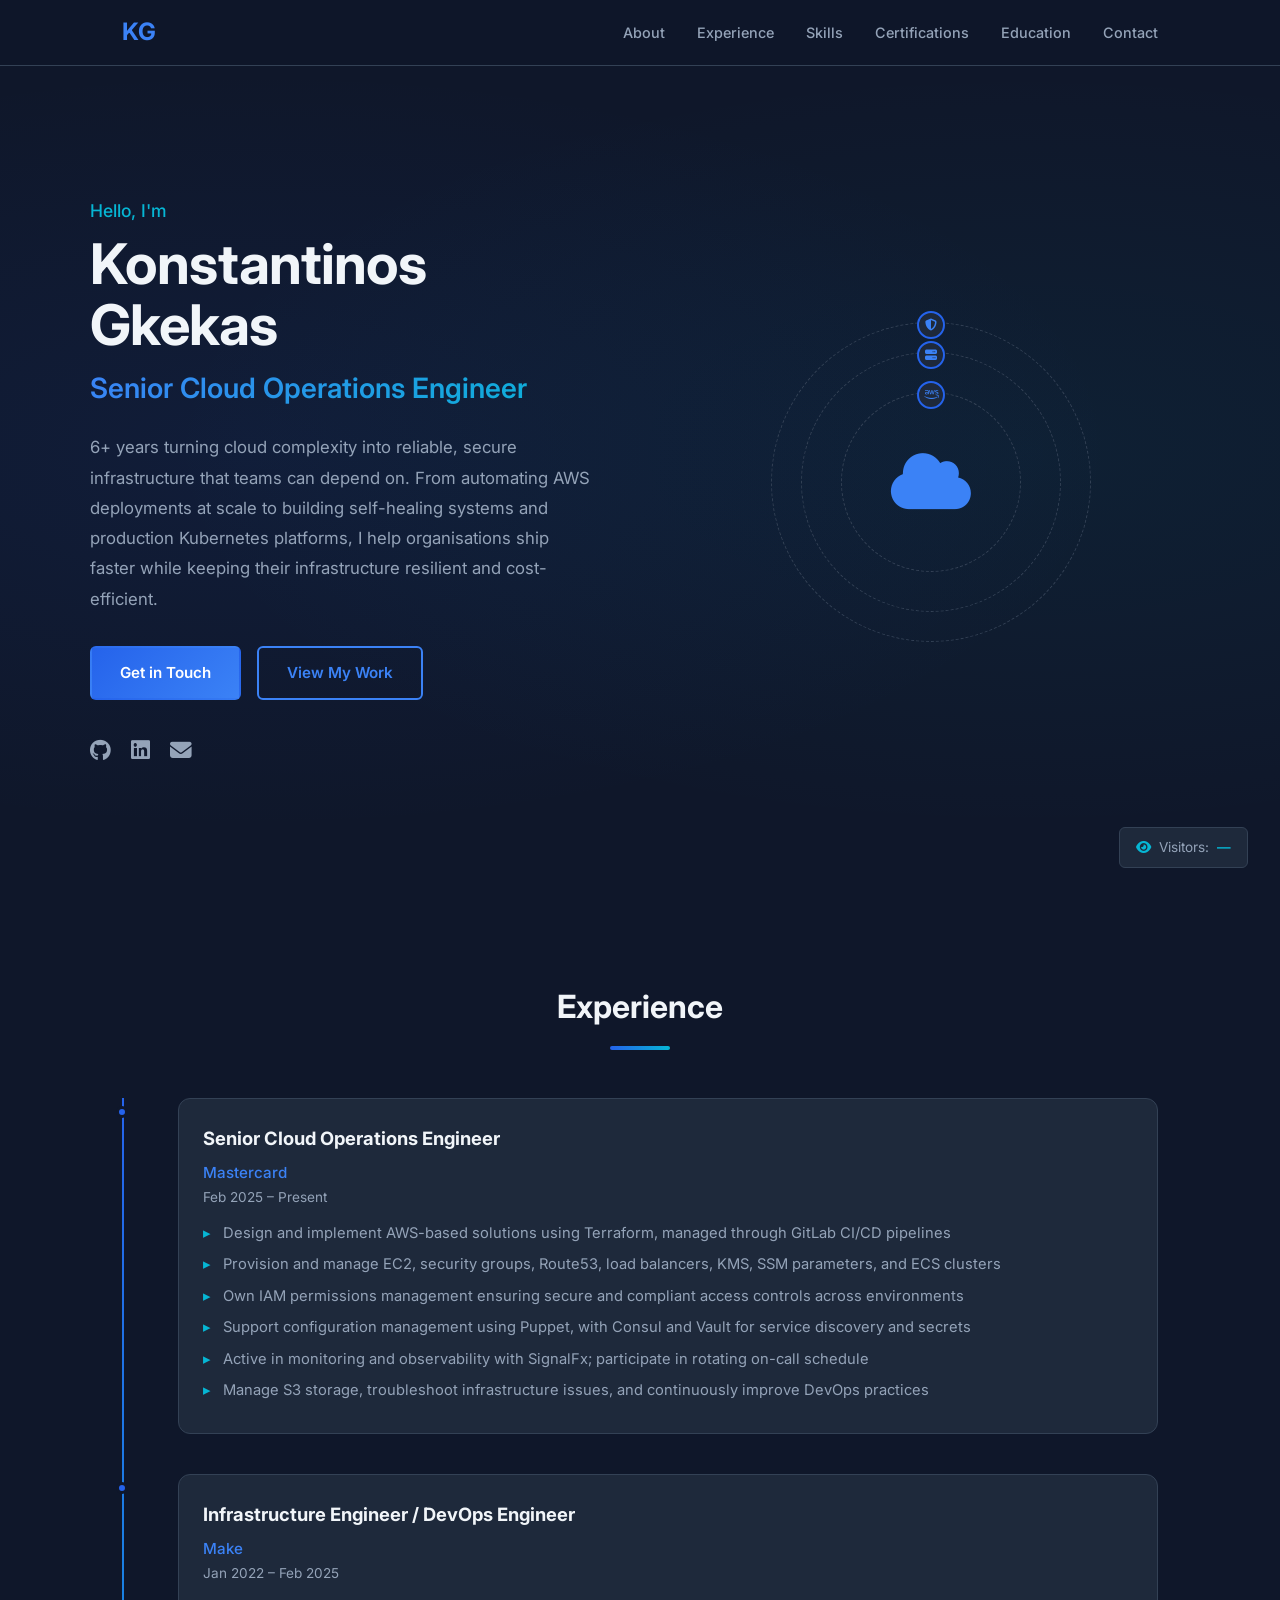
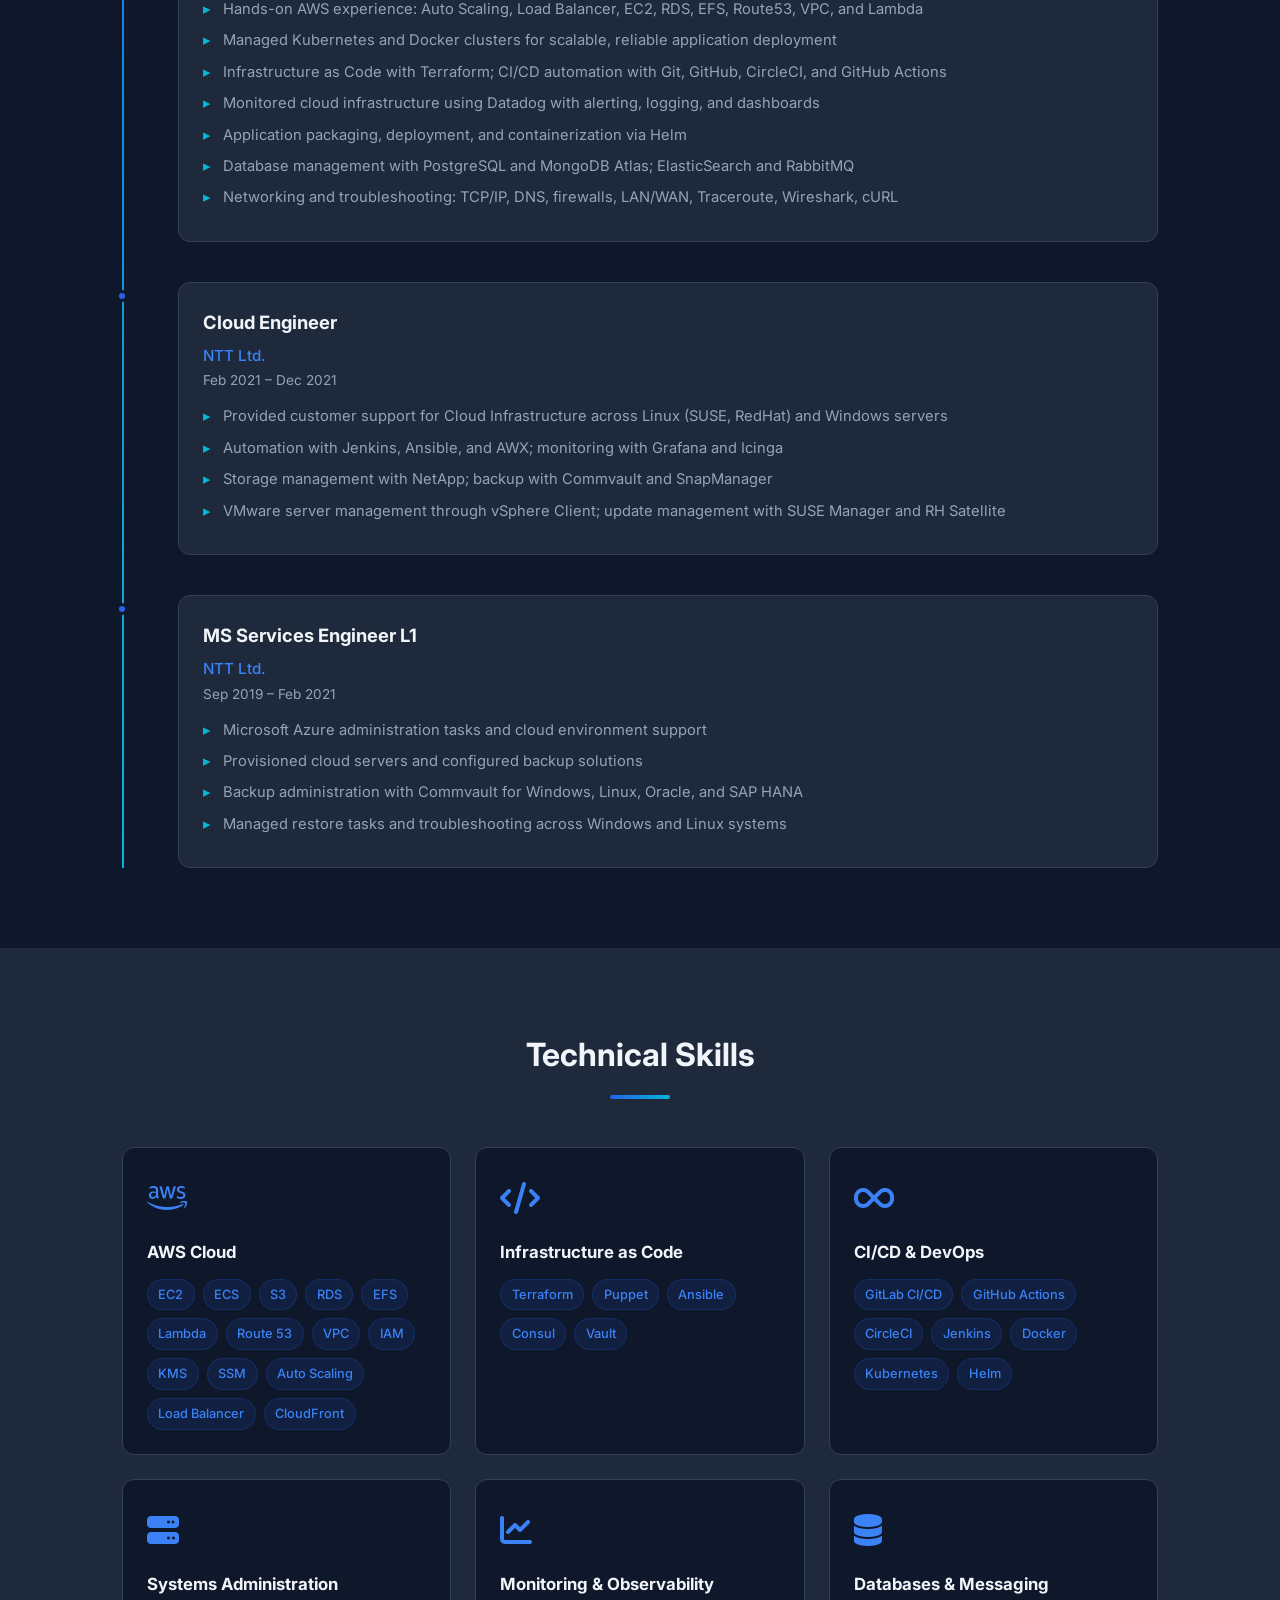
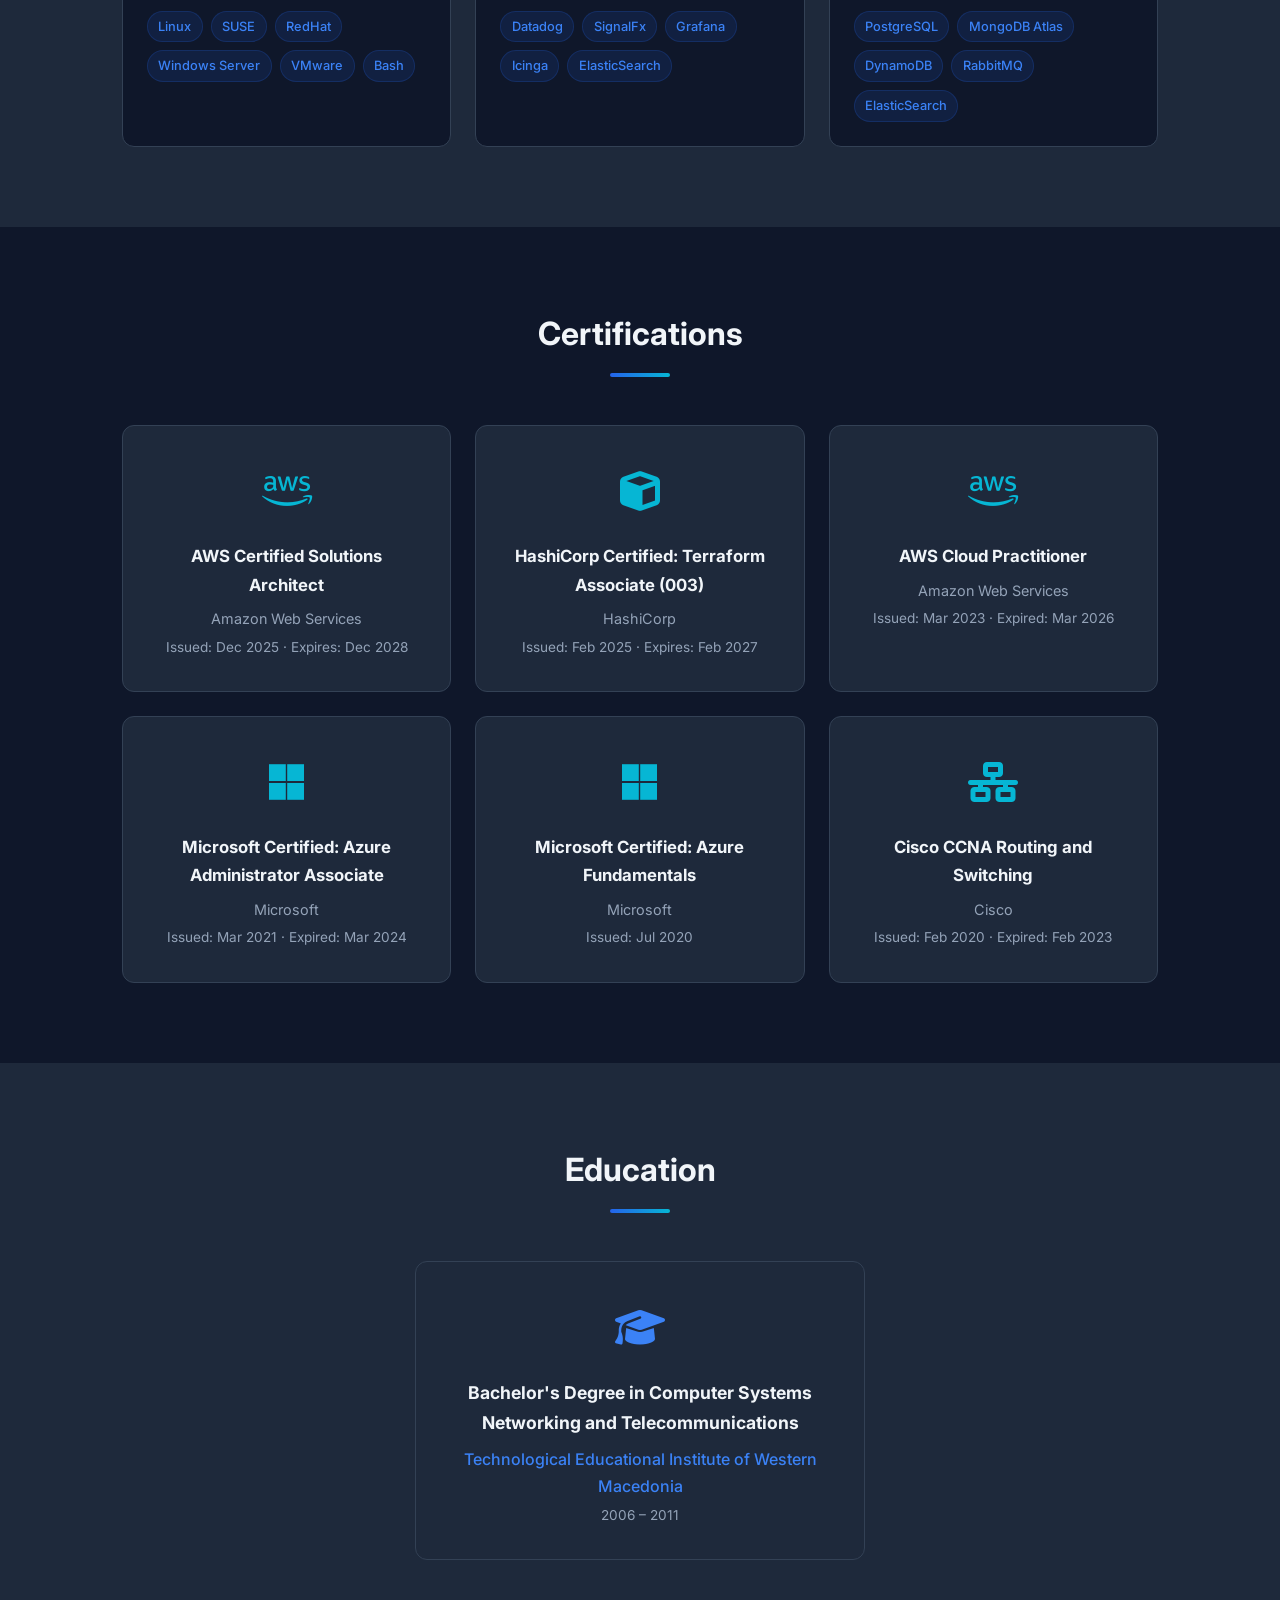
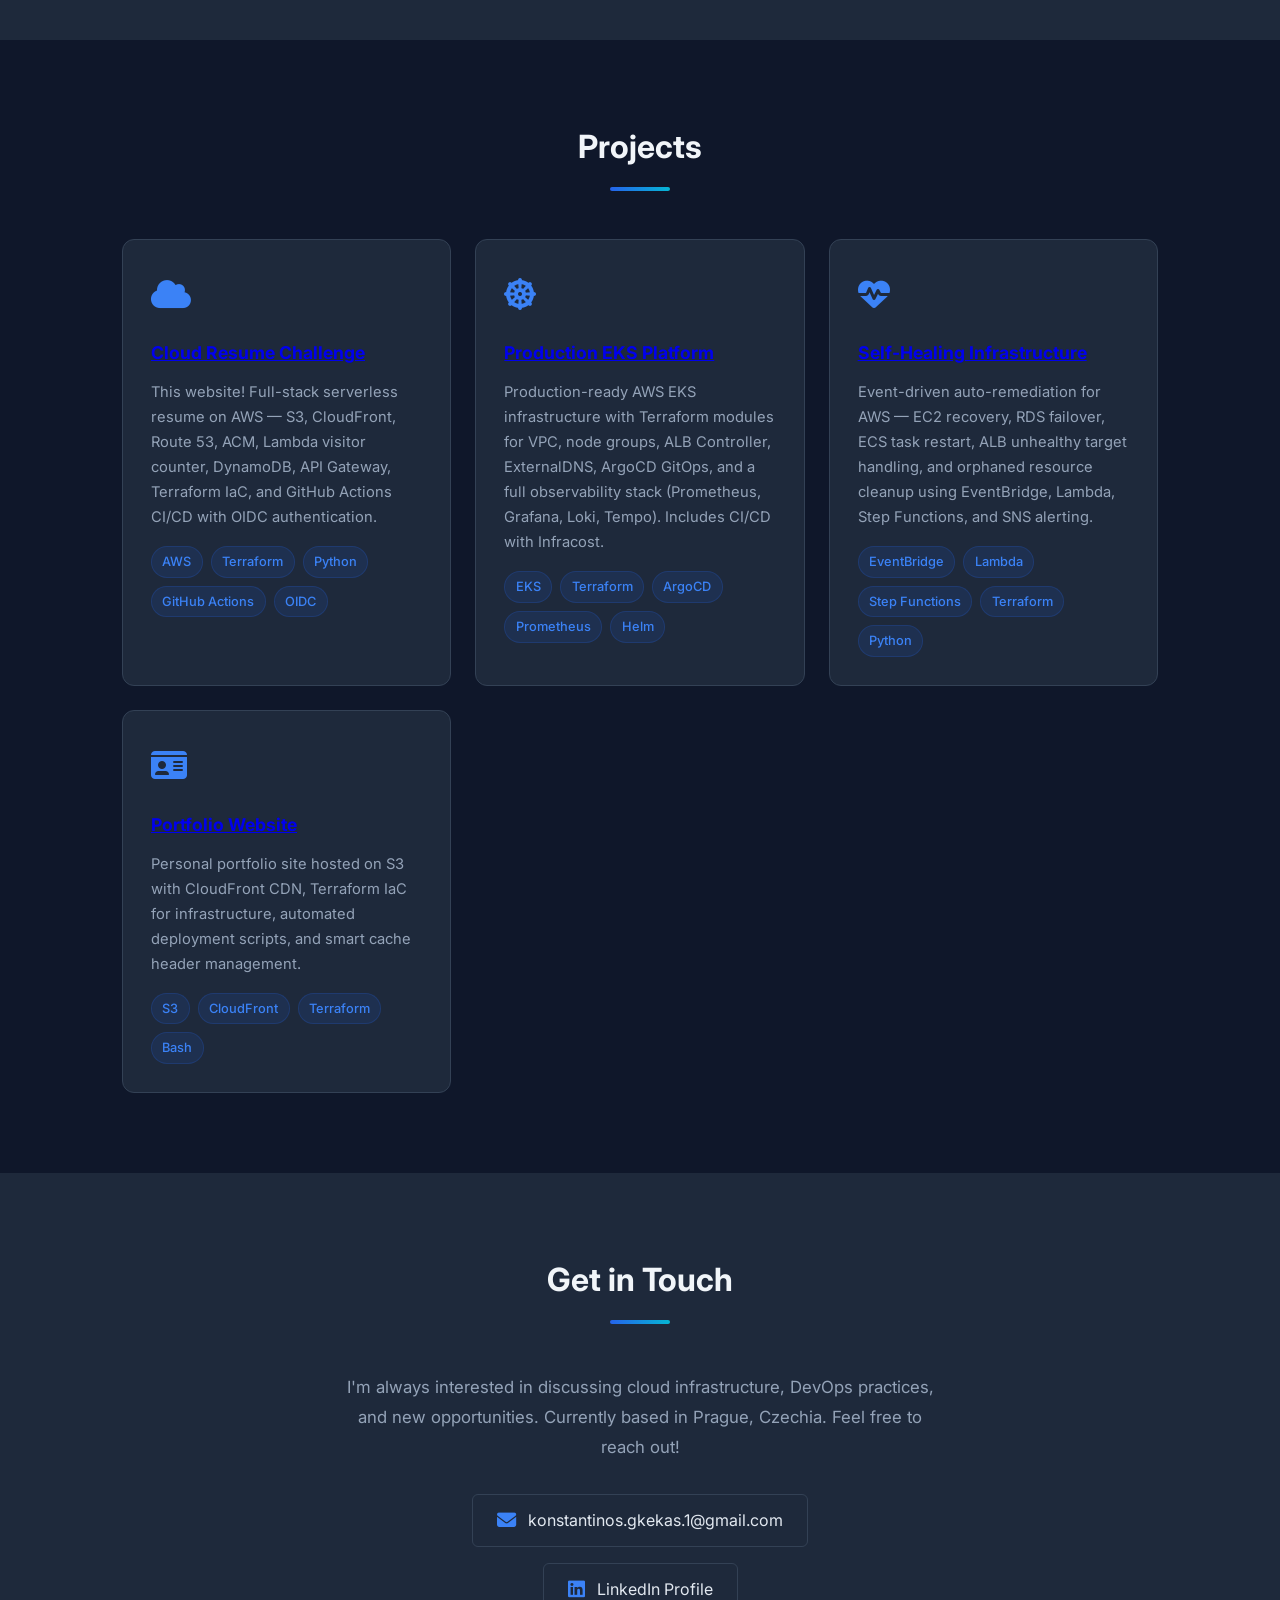
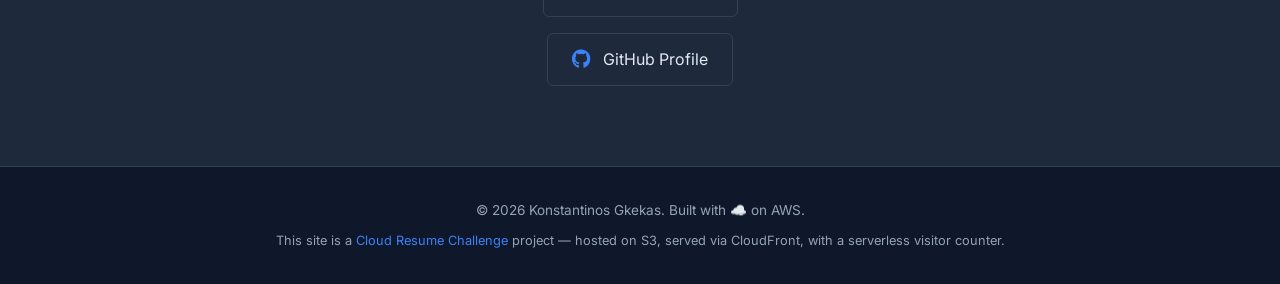
==== commit 112d51ab: "feat: rewrite hero description to focus on value delivery" ====
--- a/frontend/index.html
+++ b/frontend/index.html
@@ -37,9 +37,10 @@
                 <h1 class="hero-name">Konstantinos Gkekas</h1>
                 <h2 class="hero-title">Senior Cloud Operations Engineer</h2>
                 <p class="hero-description">
-                    Designing and maintaining secure, scalable AWS-based solutions at Mastercard.
-                    Specializing in Terraform, GitLab CI/CD, IAM, ECS, and configuration management
-                    with Puppet, Consul, and Vault. Based in Prague, Czechia.
+                    6+ years turning cloud complexity into reliable, secure infrastructure that
+                    teams can depend on. From automating AWS deployments at scale to building
+                    self-healing systems and production Kubernetes platforms, I help organisations
+                    ship faster while keeping their infrastructure resilient and cost-efficient.
                 </p>
                 <div class="hero-actions">
                     <a href="#contact" class="btn btn-primary">Get in Touch</a>
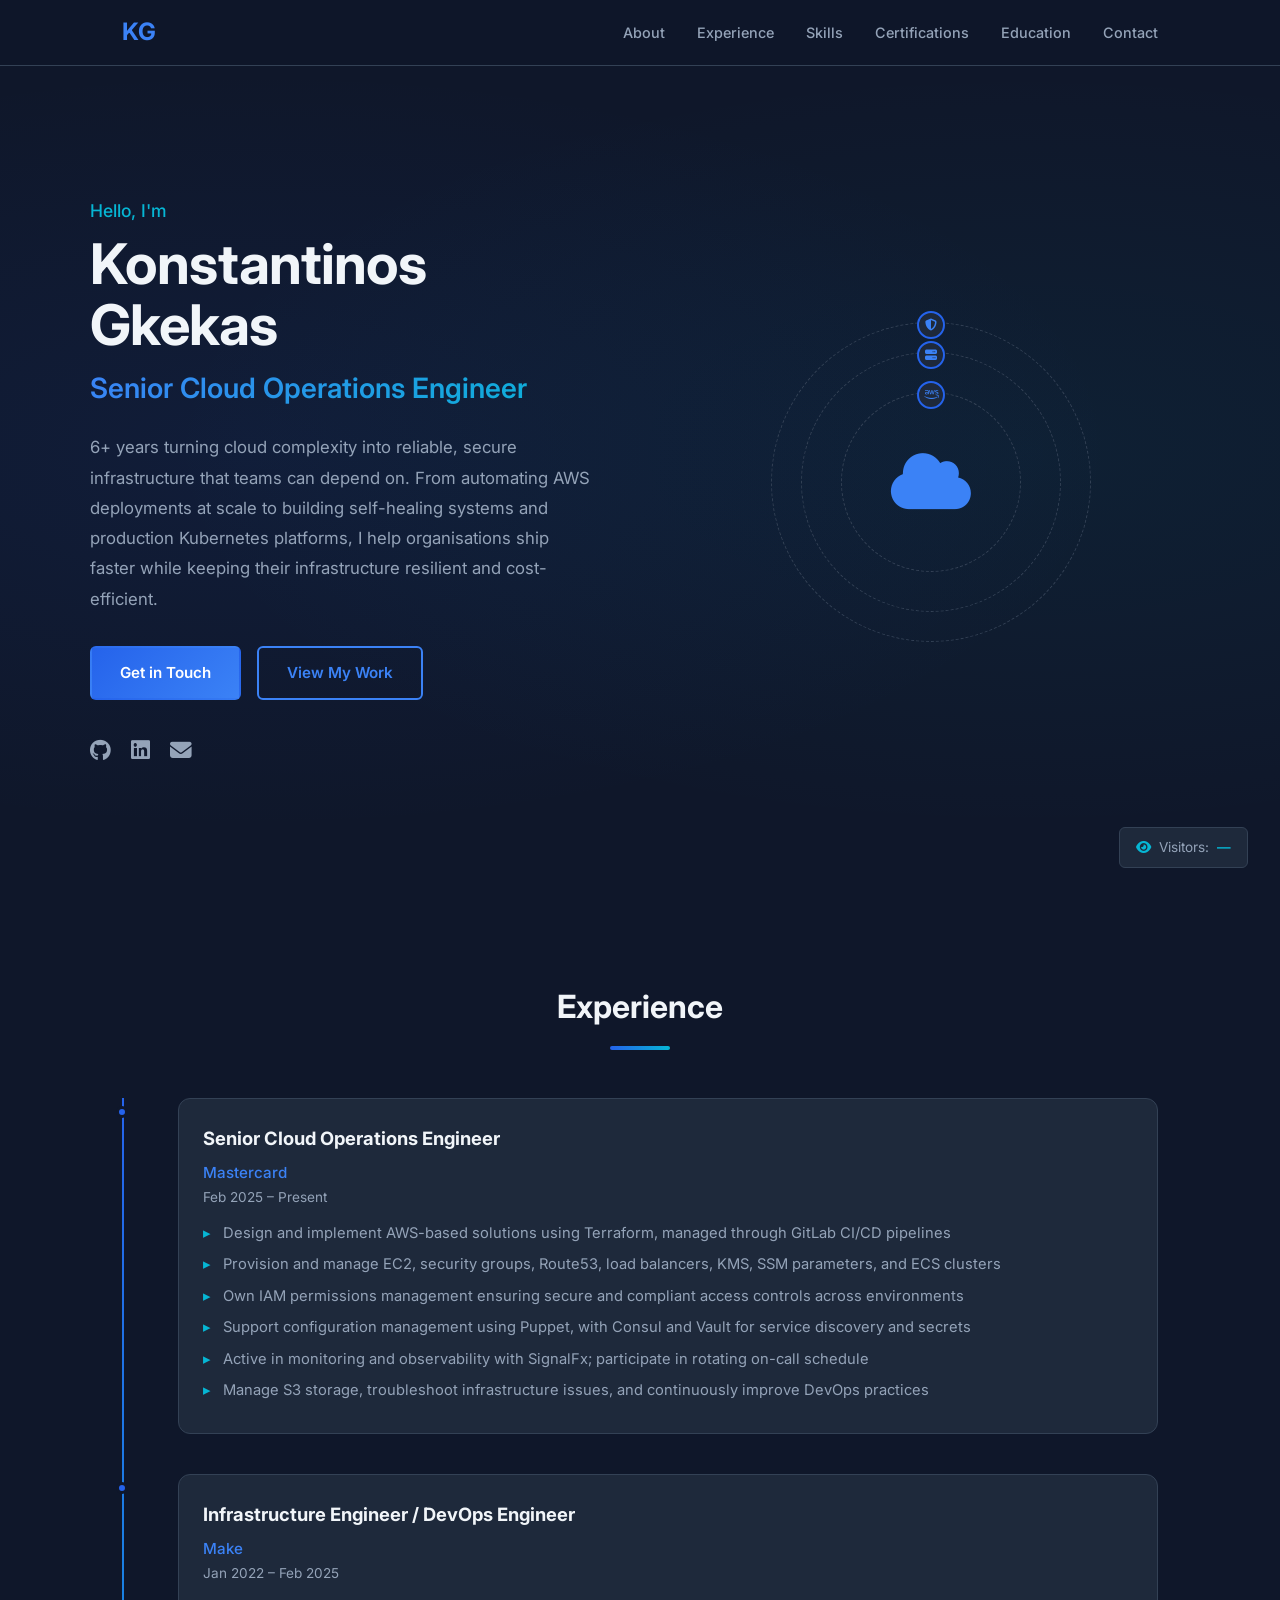
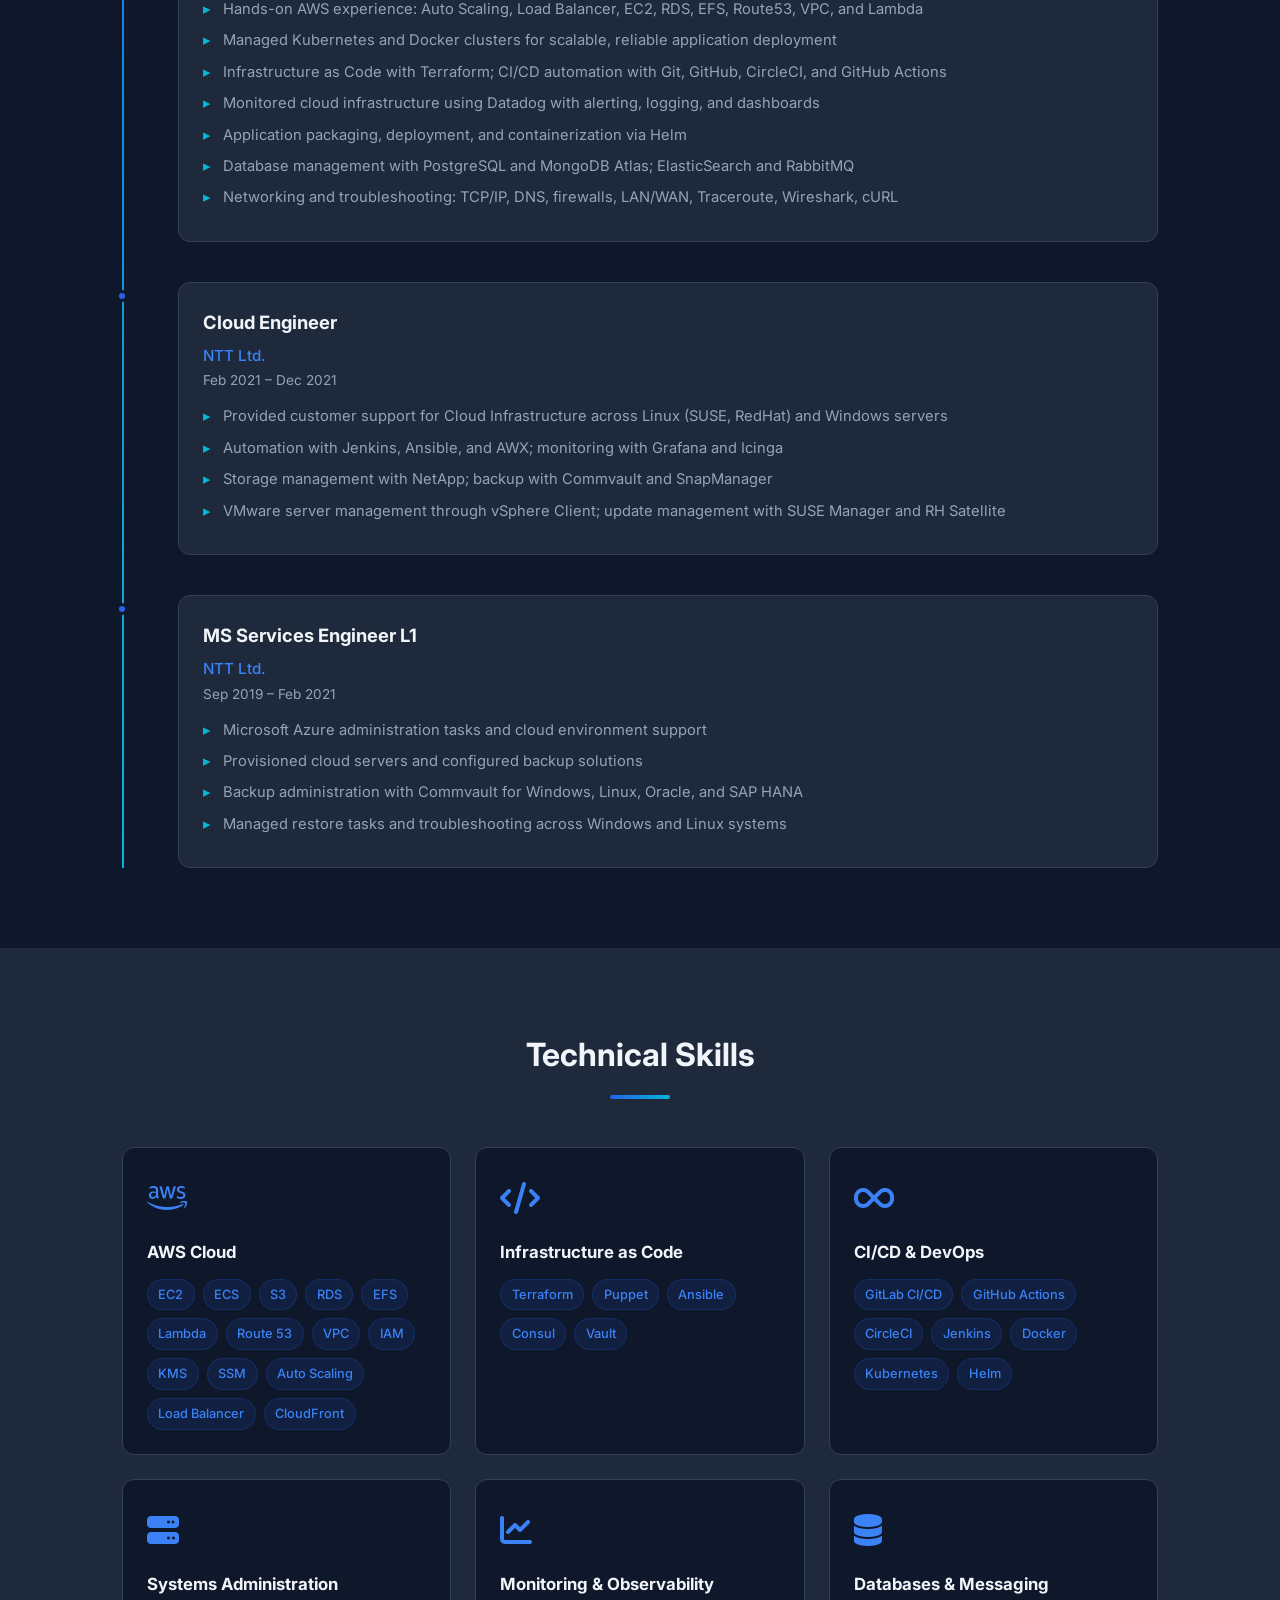
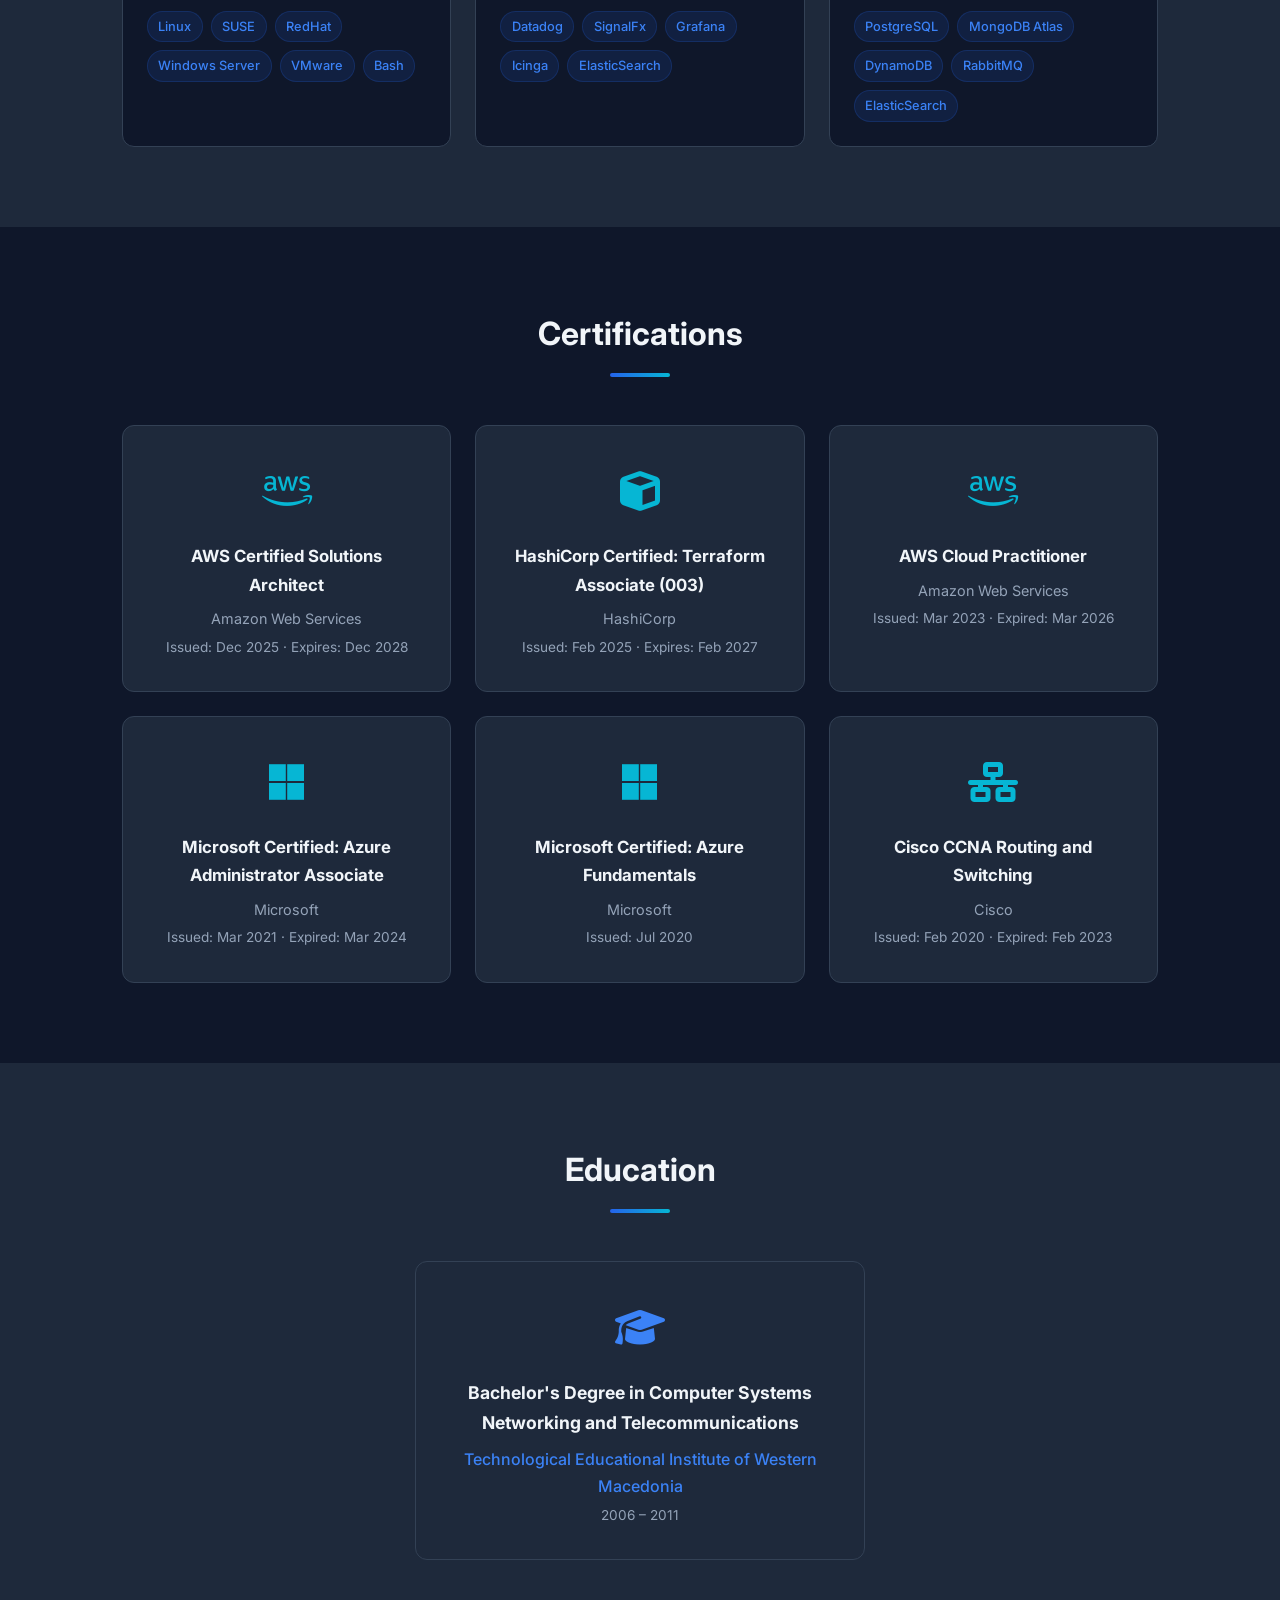
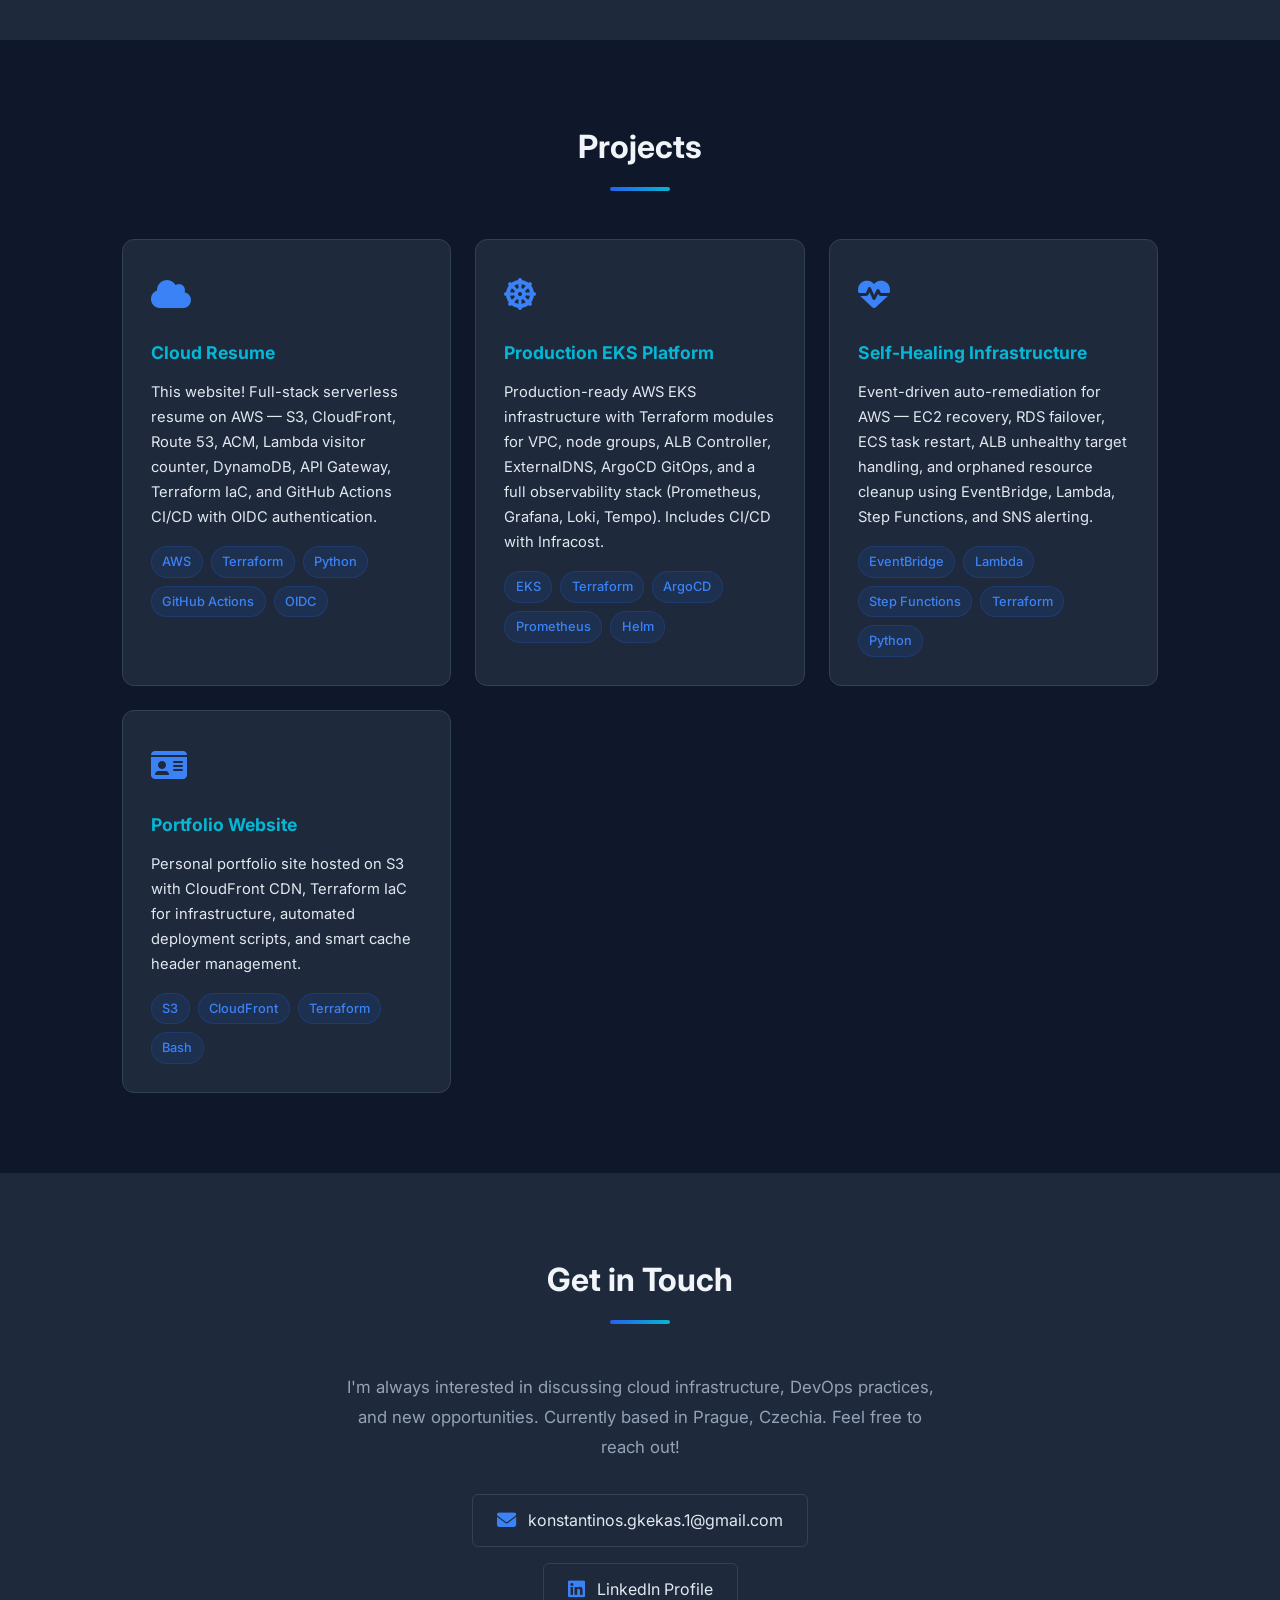
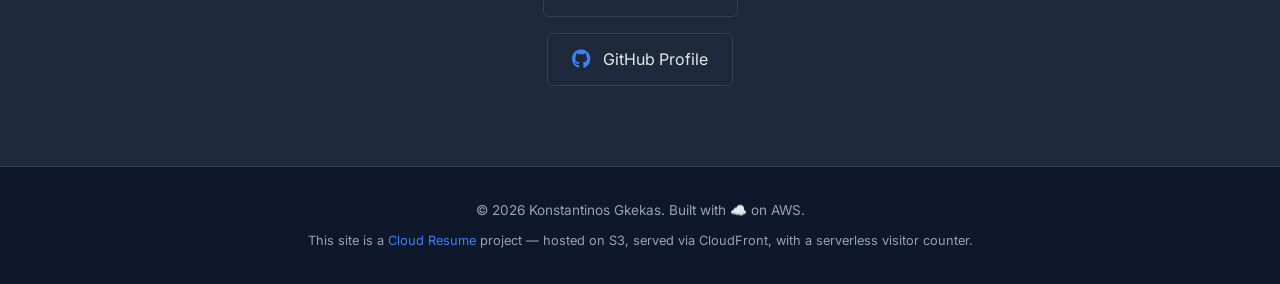
==== commit 17a50b20: "refactor: rename Cloud Resume Challenge to Cloud Resume and fix project link colors - Rename 'Cloud " ====
--- a/frontend/index.html
+++ b/frontend/index.html
@@ -306,7 +306,7 @@
             <div class="projects-grid">
                 <div class="project-card">
                     <div class="project-icon"><i class="fas fa-cloud"></i></div>
-                    <h3><a href="https://github.com/constantinious/cv_page" target="_blank">Cloud Resume Challenge</a></h3>
+                    <h3><a href="https://github.com/constantinious/cv_page" target="_blank">Cloud Resume</a></h3>
                     <p>This website! Full-stack serverless resume on AWS — S3, CloudFront, Route 53, ACM, Lambda visitor counter, DynamoDB, API Gateway, Terraform IaC, and GitHub Actions CI/CD with OIDC authentication.</p>
                     <div class="project-tech">
                         <span class="tag">AWS</span>
@@ -387,7 +387,7 @@
         <div class="container">
             <p>&copy; 2026 Konstantinos Gkekas. Built with ☁️ on AWS.</p>
             <p class="footer-note">
-                This site is a <a href="https://cloudresumechallenge.dev/" target="_blank">Cloud Resume Challenge</a> project — 
+                This site is a <a href="https://cloudresumechallenge.dev/" target="_blank">Cloud Resume</a> project — 
                 hosted on S3, served via CloudFront, with a serverless visitor counter.
             </p>
         </div>
--- a/frontend/styles.css
+++ b/frontend/styles.css
@@ -675,8 +675,19 @@
     margin-bottom: 0.75rem;
 }
 
+.project-card h3 a {
+    color: var(--color-accent);
+    text-decoration: none;
+    transition: var(--transition);
+}
+
+.project-card h3 a:hover {
+    color: #22d3ee;
+    text-decoration: underline;
+}
+
 .project-card p {
-    color: var(--color-text-muted);
+    color: var(--color-text);
     font-size: 0.92rem;
     margin-bottom: 1rem;
     line-height: 1.7;
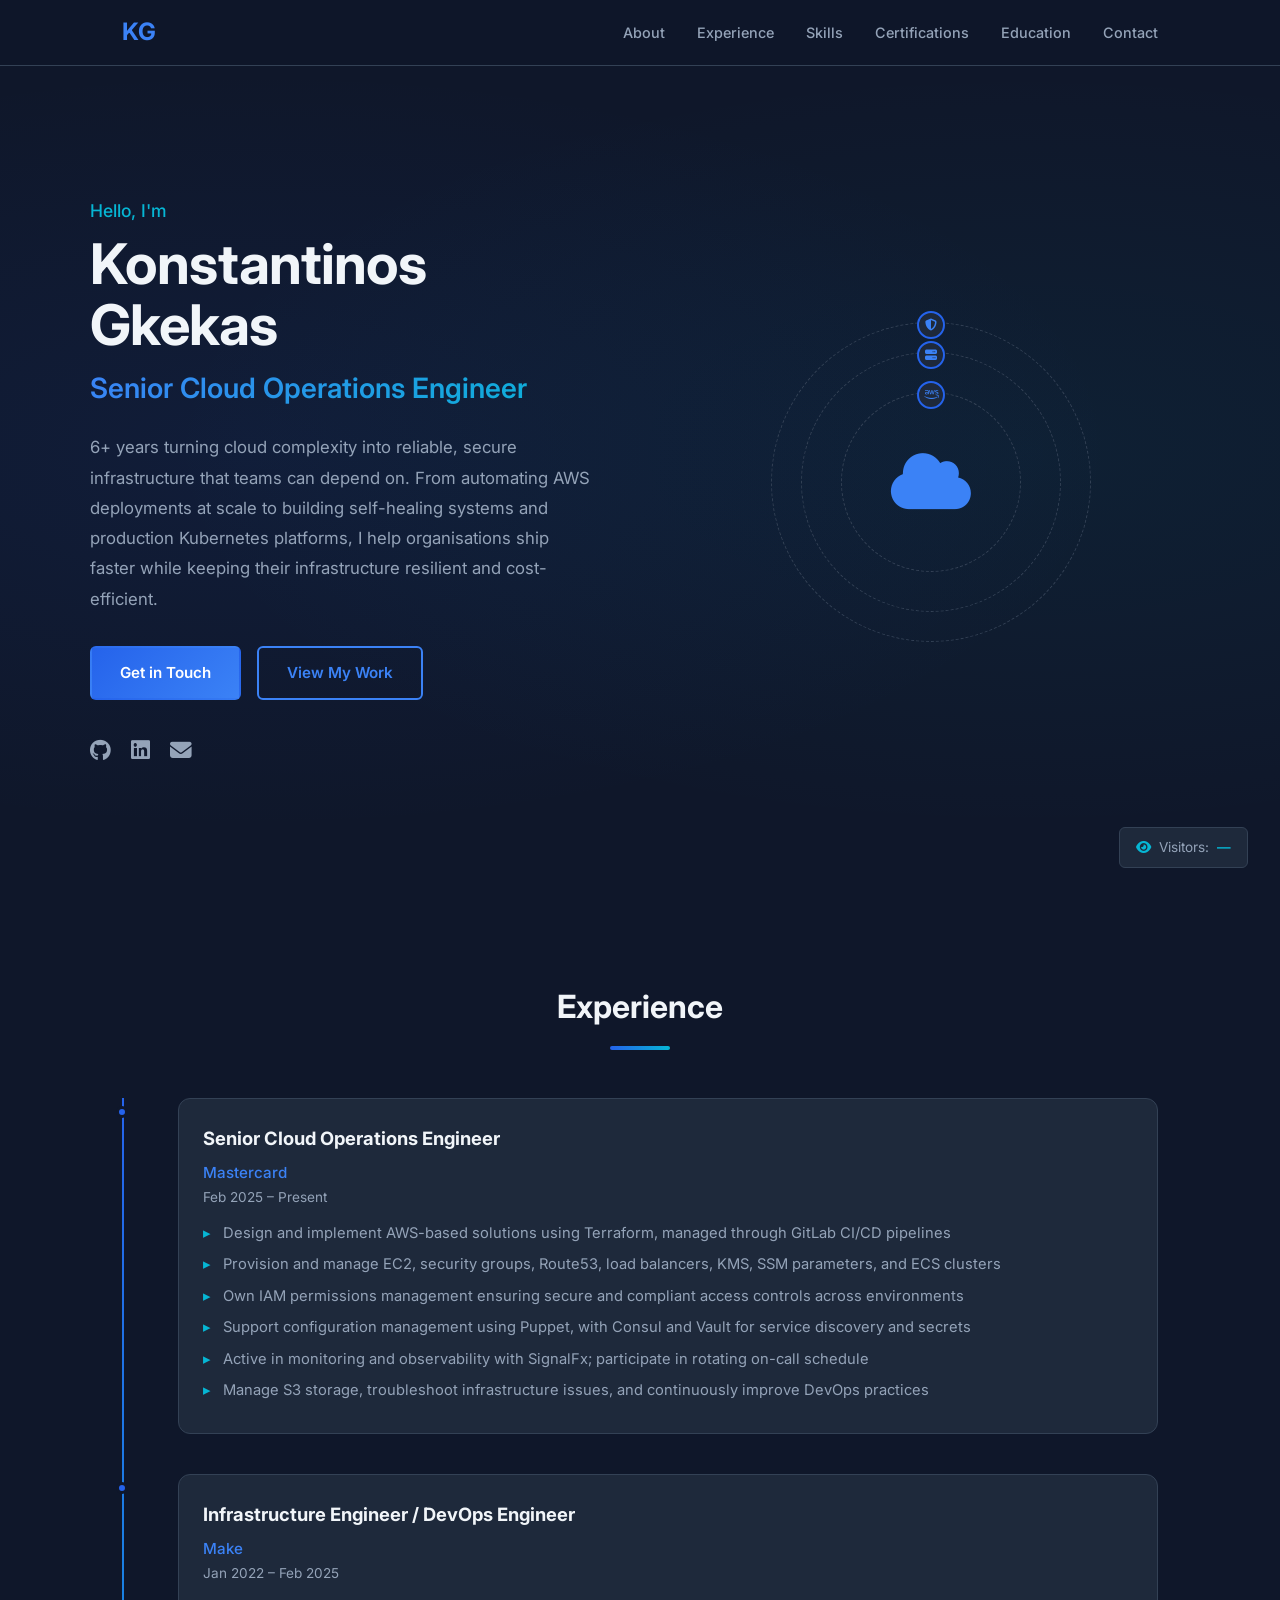
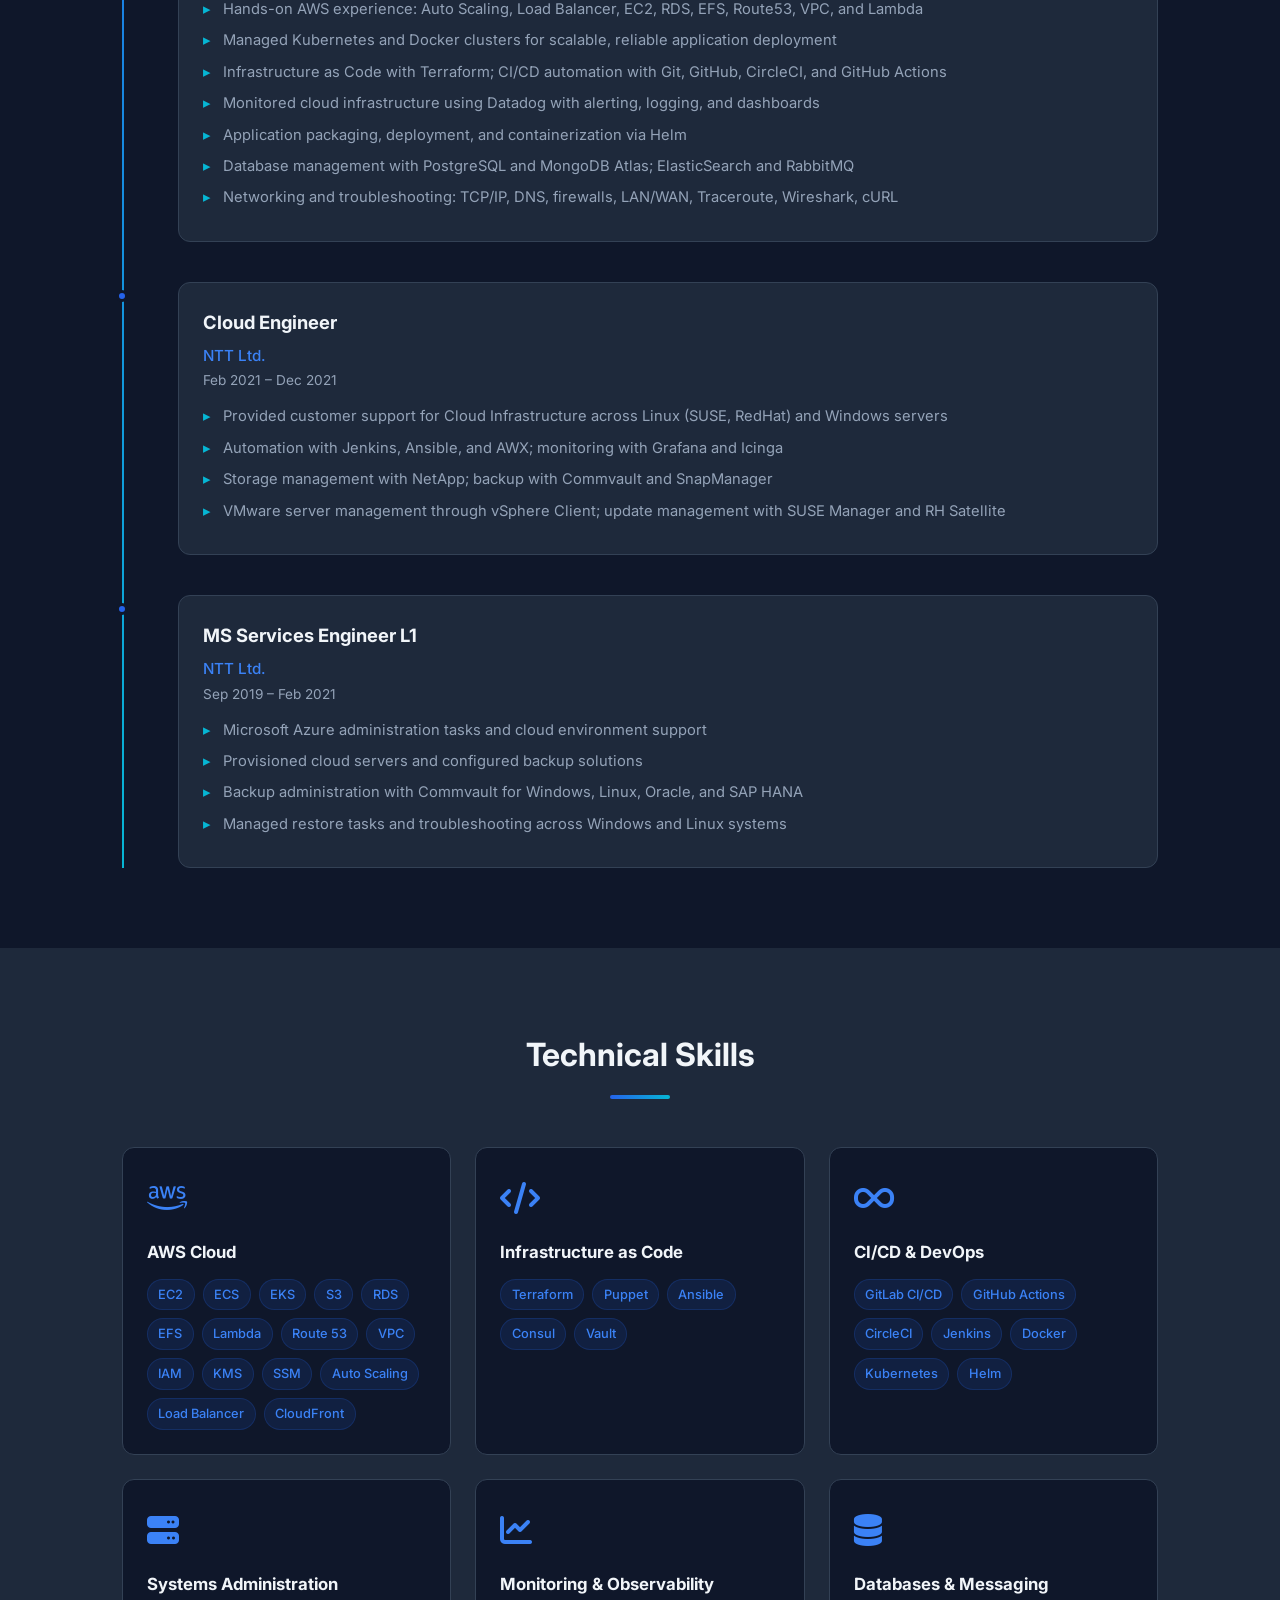
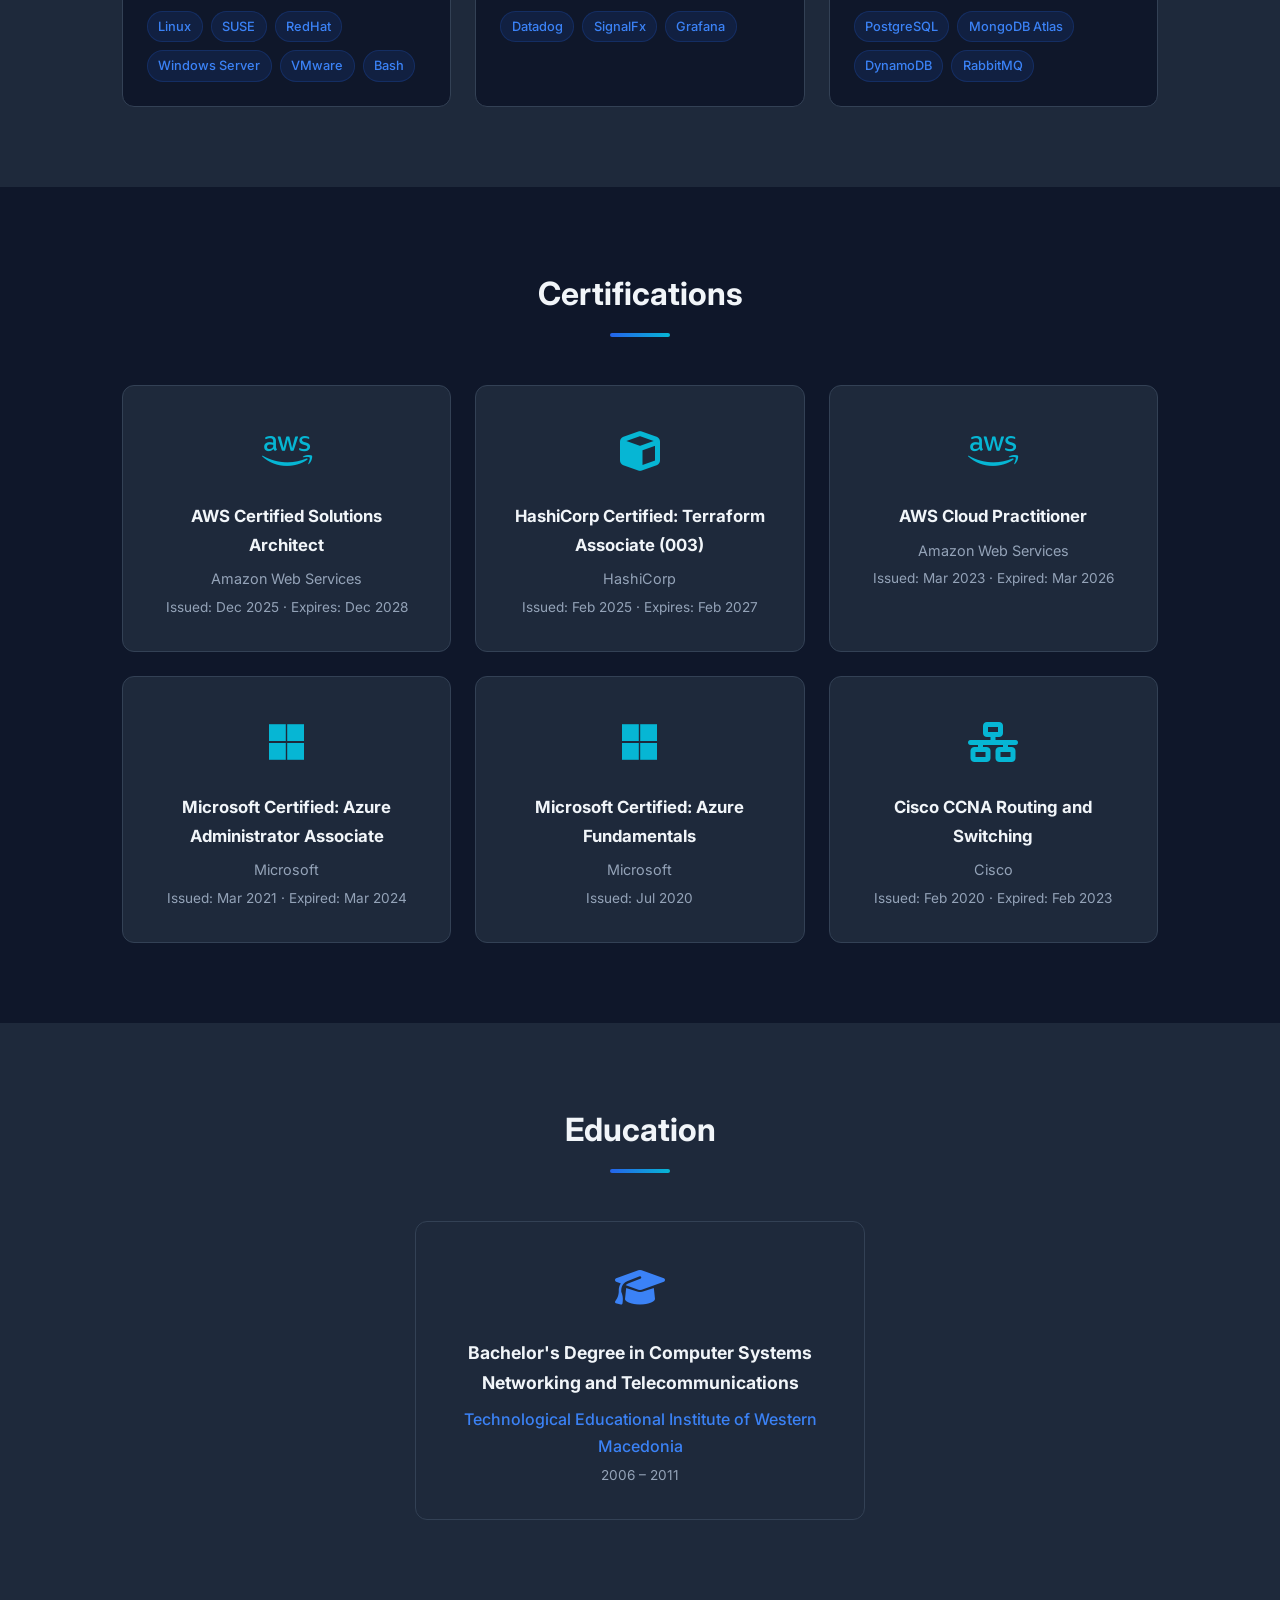
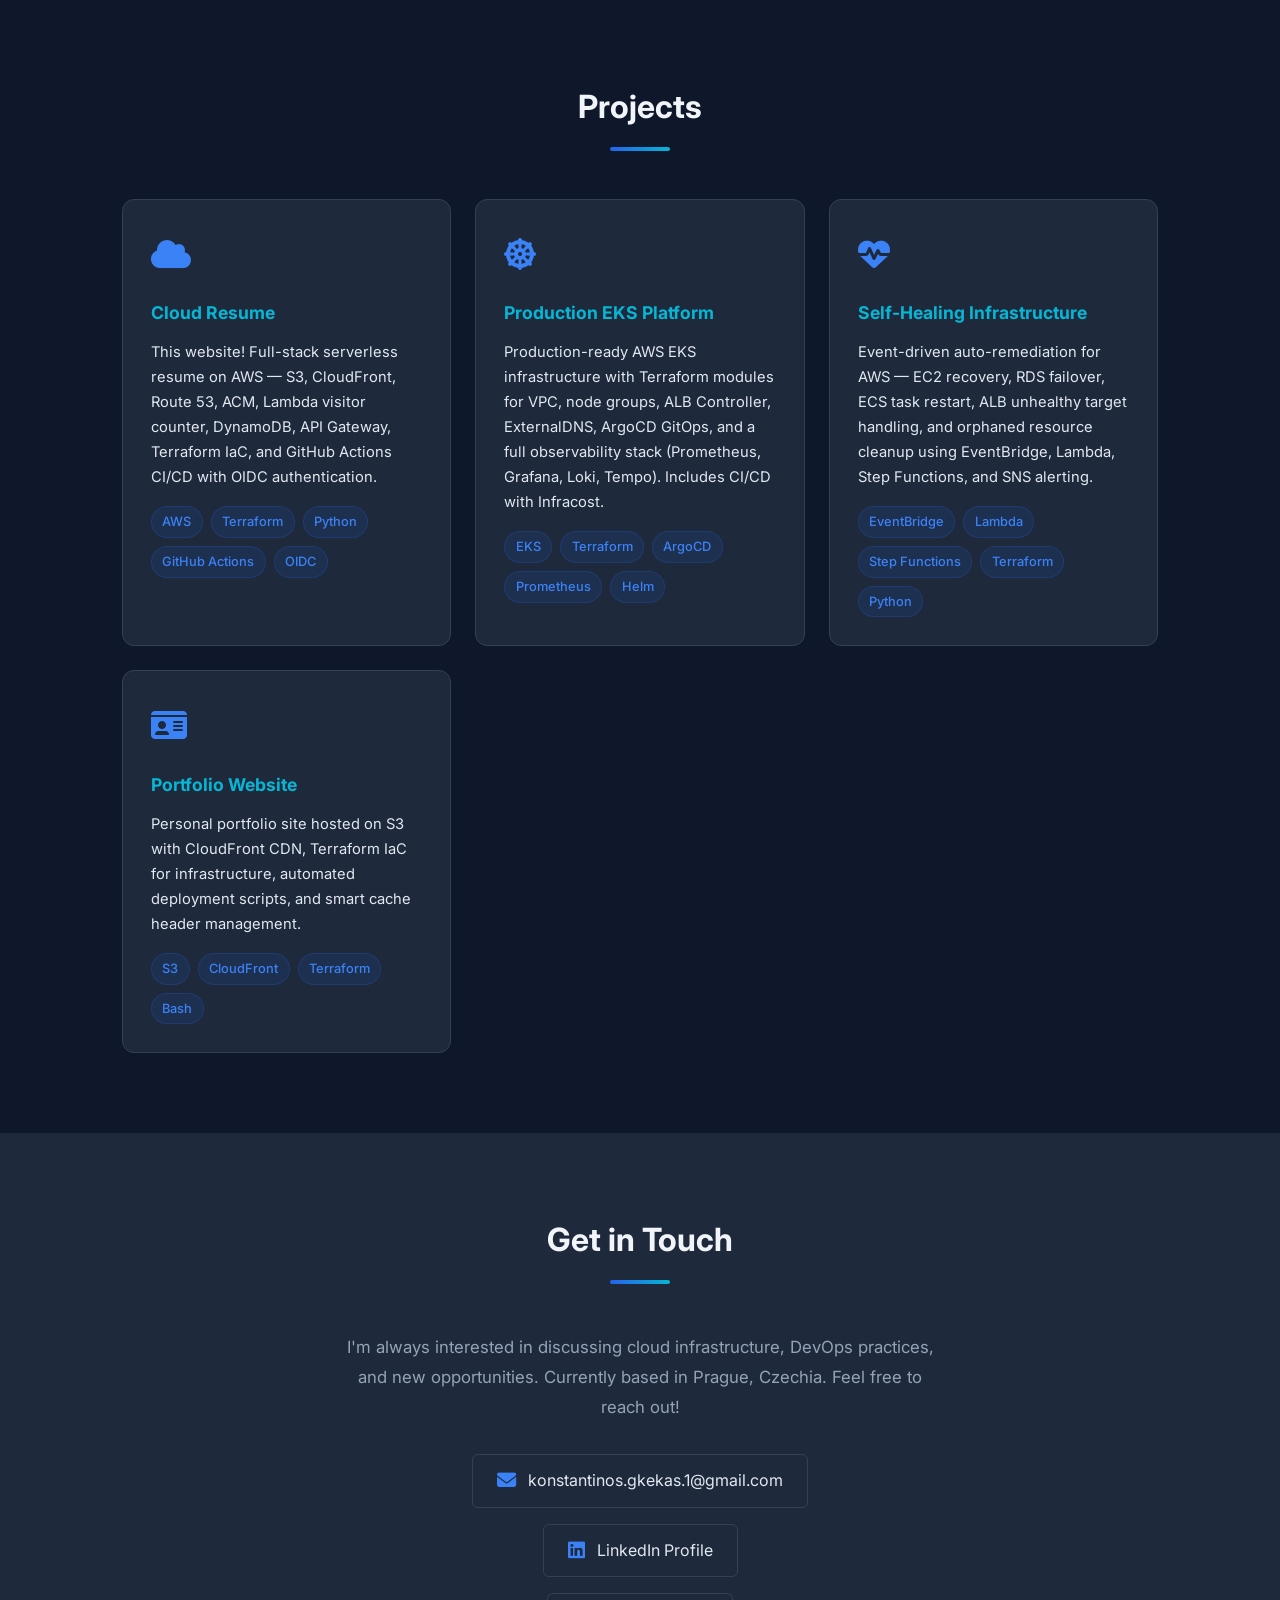
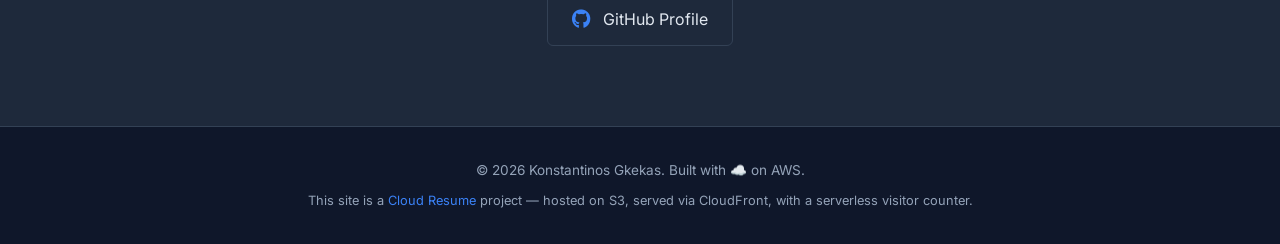
==== commit aa2760dd: "feat: update AWS skills and remove deprecated tools - Add EKS (Elastic Kubernetes Service) to AWS Cl" ====
--- a/frontend/index.html
+++ b/frontend/index.html
@@ -4,6 +4,11 @@
     <meta charset="UTF-8">
     <meta name="viewport" content="width=device-width, initial-scale=1.0">
     <title>Konstantinos Gkekas - Senior Cloud Operations Engineer</title>
+    <link rel="icon" type="image/x-icon" href="favicon.ico">
+    <link rel="icon" type="image/svg+xml" href="favicon.svg">
+    <link rel="icon" type="image/png" sizes="32x32" href="favicon-32x32.png">
+    <link rel="icon" type="image/png" sizes="16x16" href="favicon-16x16.png">
+    <link rel="apple-touch-icon" sizes="180x180" href="apple-touch-icon.png">
     <link rel="stylesheet" href="styles.css">
     <link rel="preconnect" href="https://fonts.googleapis.com">
     <link rel="preconnect" href="https://fonts.gstatic.com" crossorigin>
@@ -163,6 +168,7 @@
                     <div class="skill-tags">
                         <span class="tag">EC2</span>
                         <span class="tag">ECS</span>
+                        <span class="tag">EKS</span>
                         <span class="tag">S3</span>
                         <span class="tag">RDS</span>
                         <span class="tag">EFS</span>
@@ -220,8 +226,6 @@
                         <span class="tag">Datadog</span>
                         <span class="tag">SignalFx</span>
                         <span class="tag">Grafana</span>
-                        <span class="tag">Icinga</span>
-                        <span class="tag">ElasticSearch</span>
                     </div>
                 </div>
                 <div class="skill-card">
@@ -232,7 +236,6 @@
                         <span class="tag">MongoDB Atlas</span>
                         <span class="tag">DynamoDB</span>
                         <span class="tag">RabbitMQ</span>
-                        <span class="tag">ElasticSearch</span>
                     </div>
                 </div>
             </div>
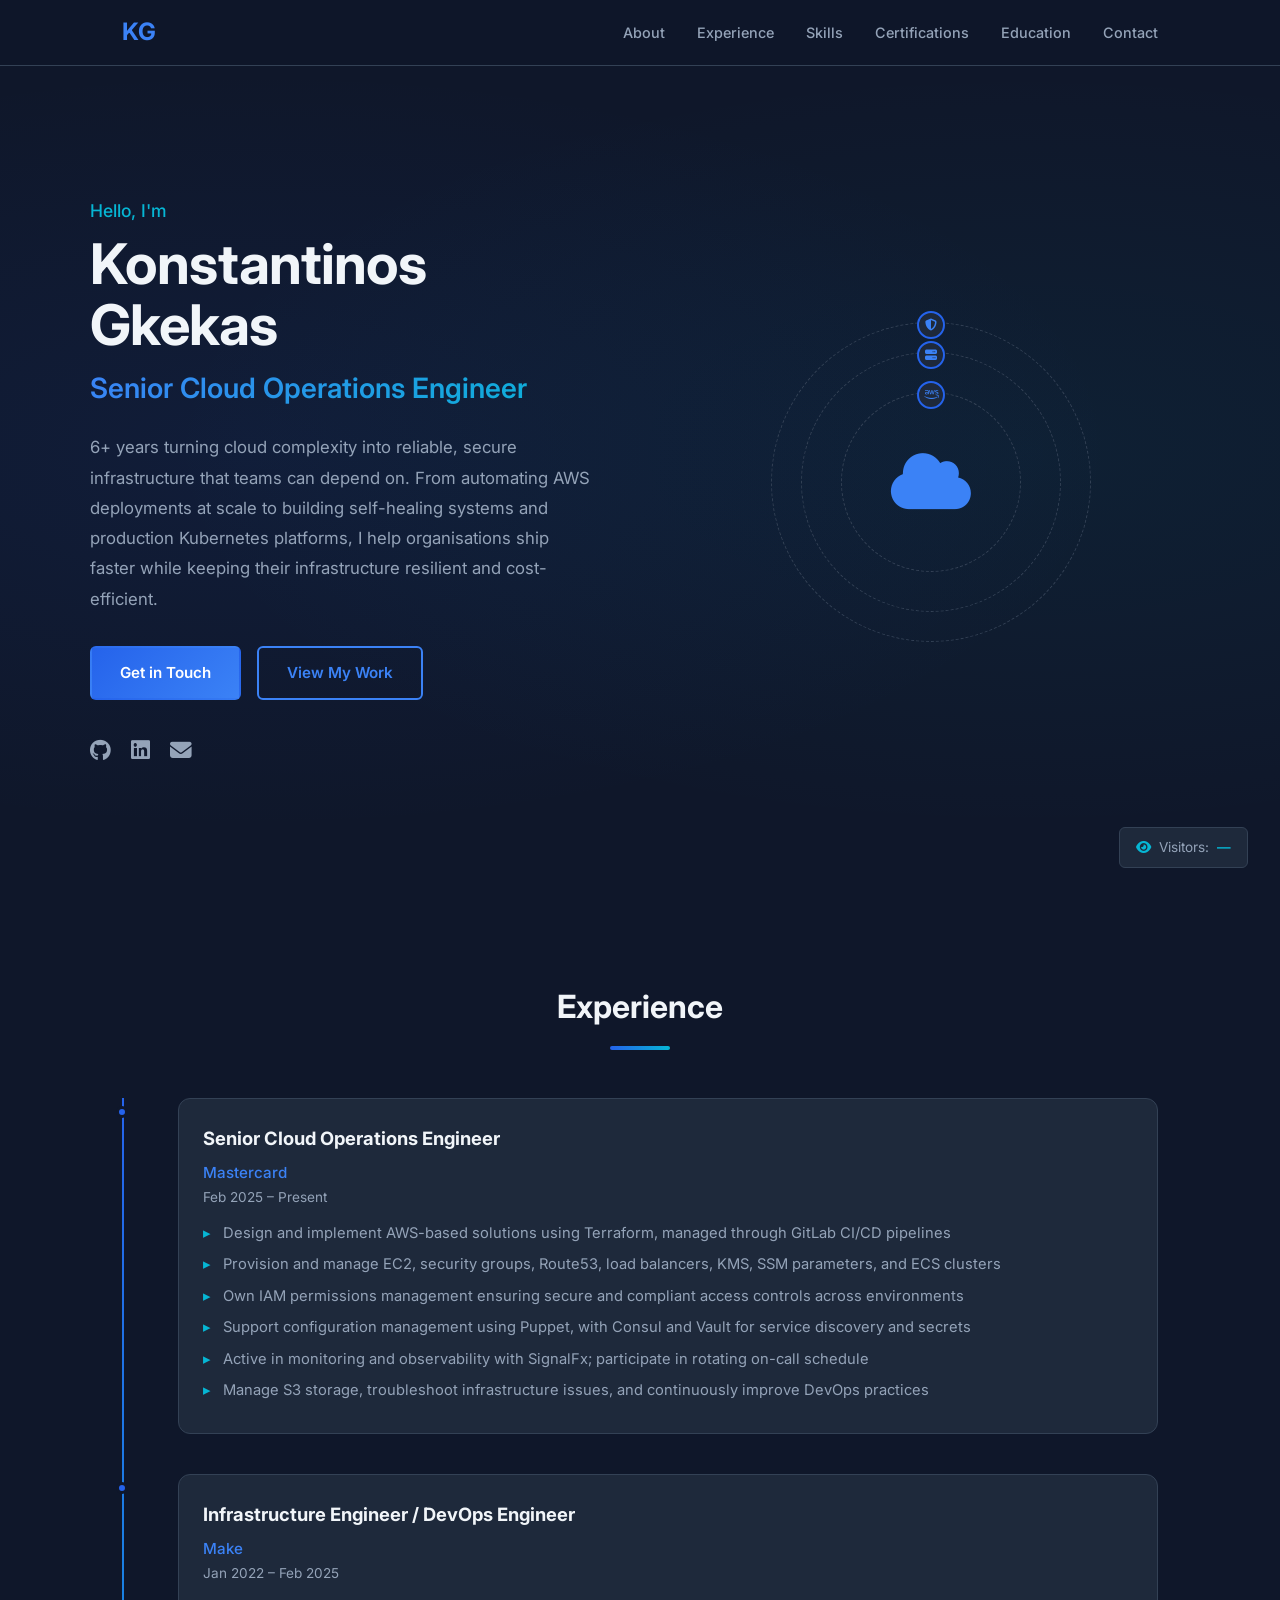
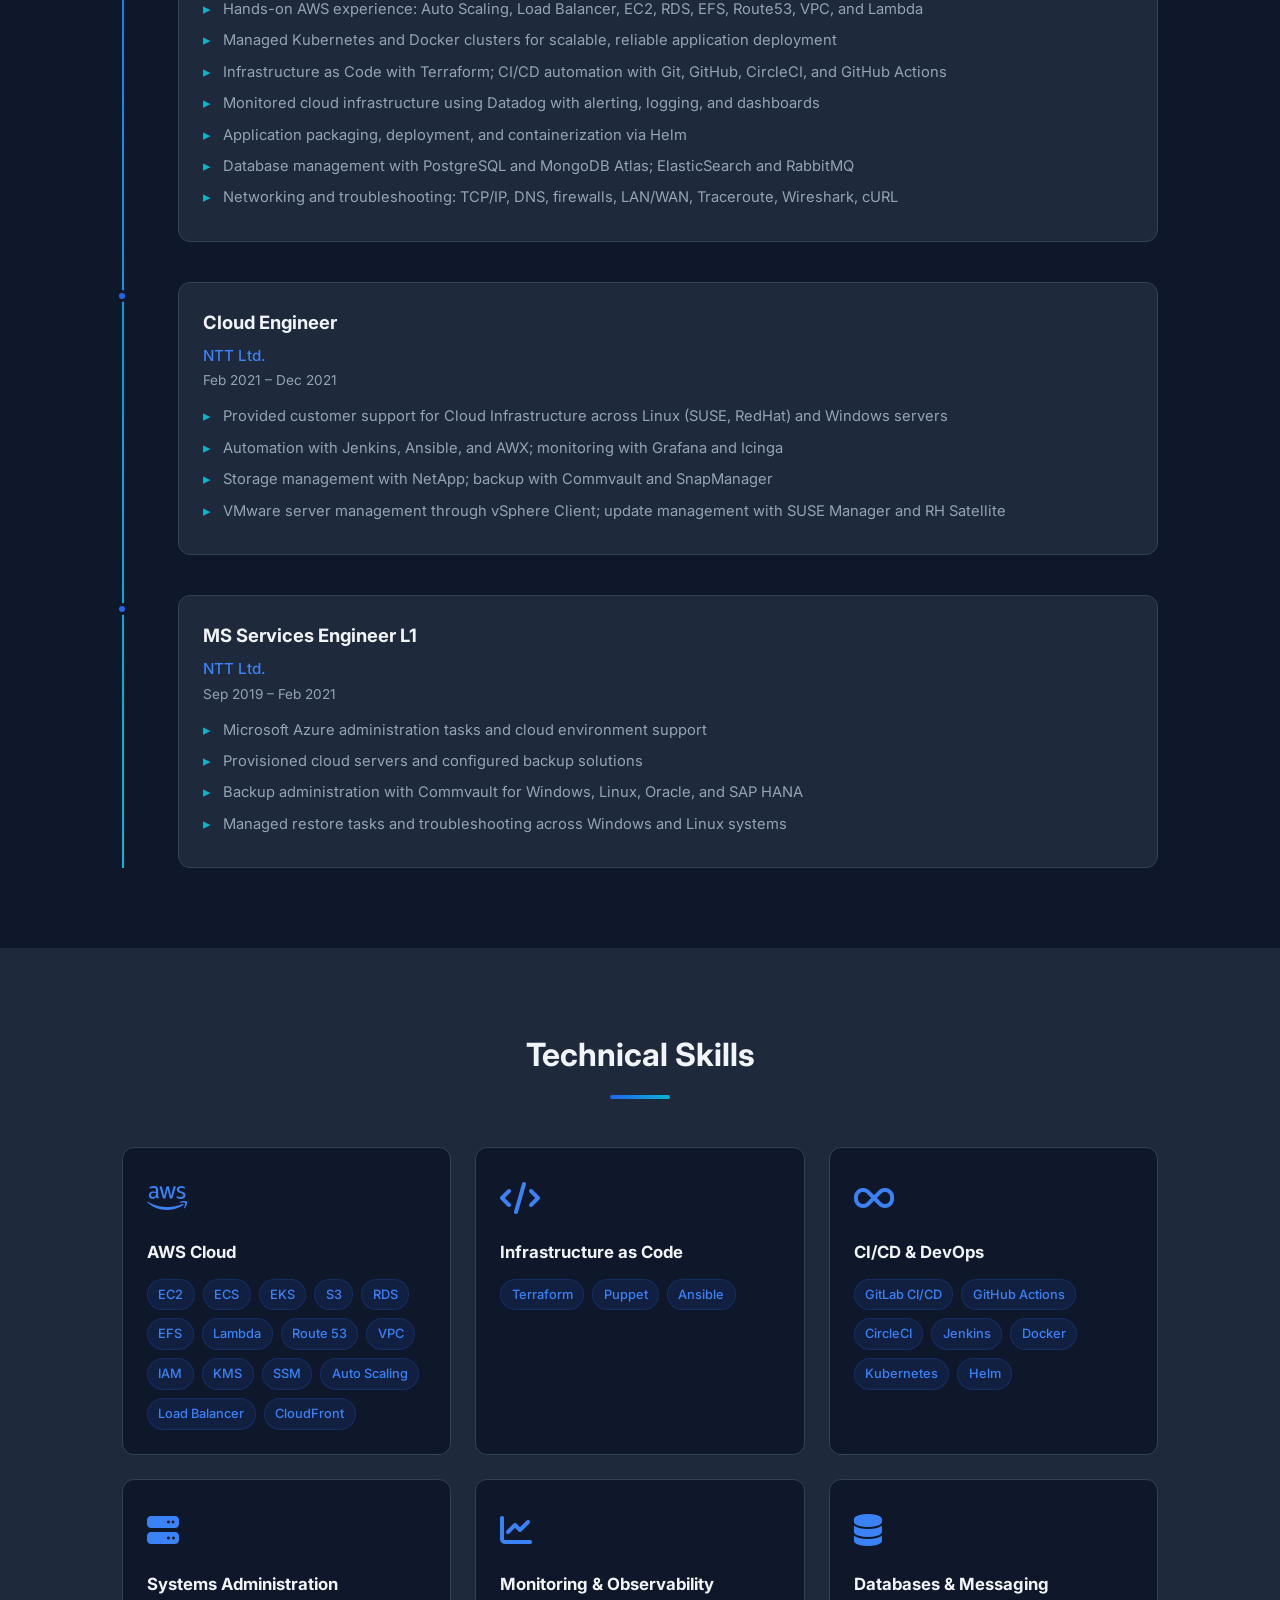
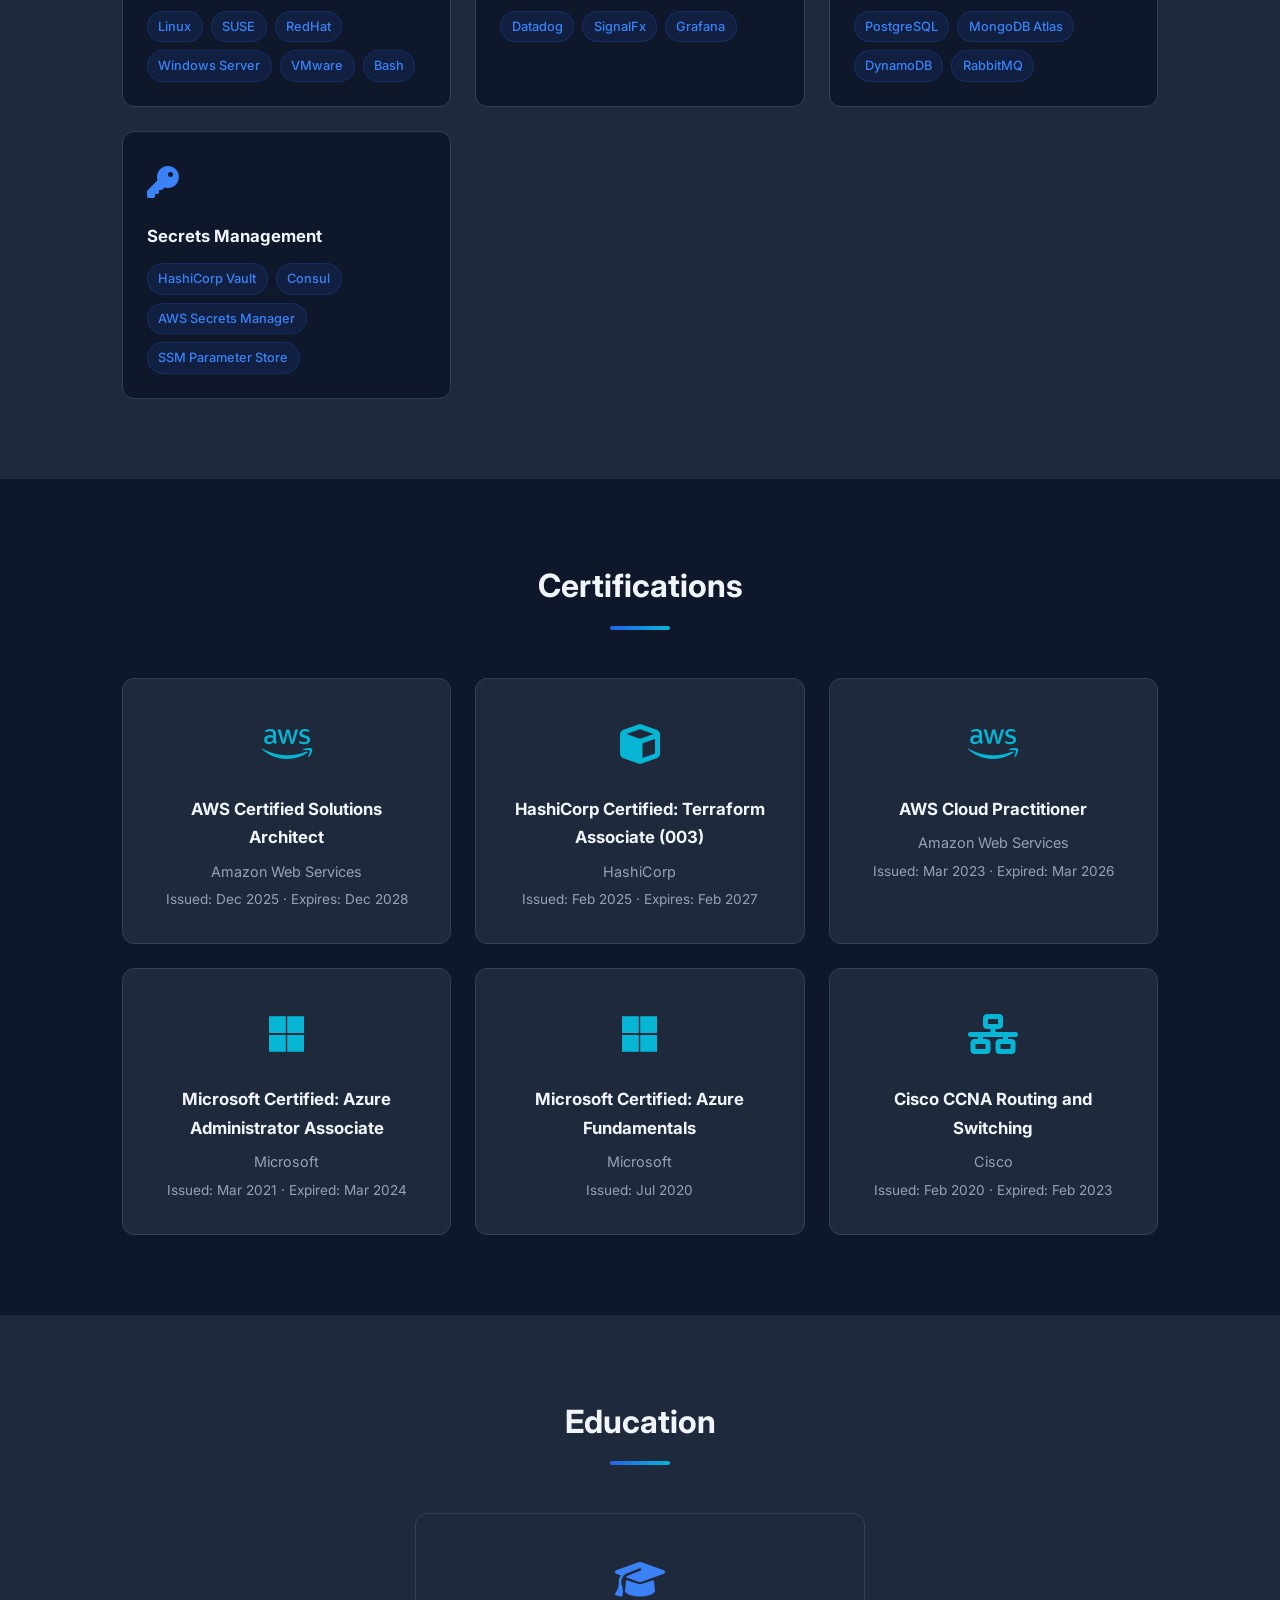
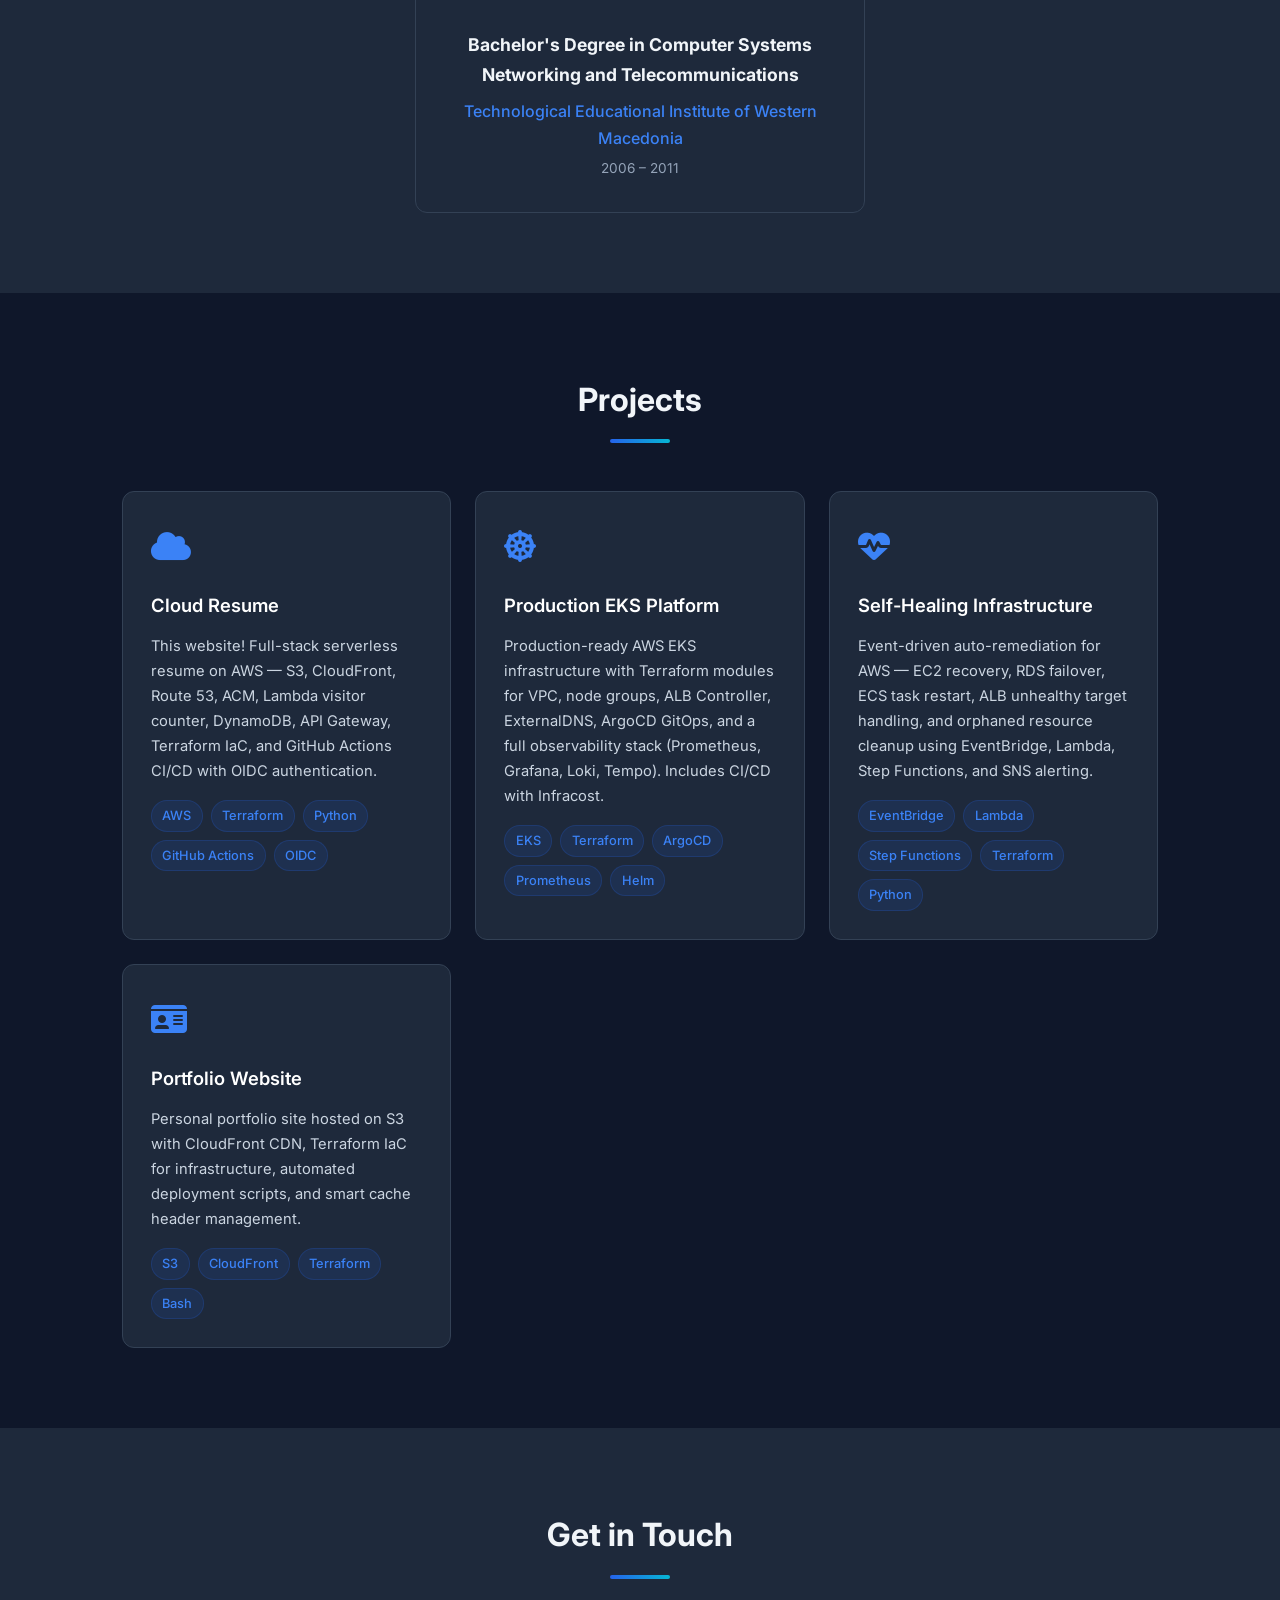
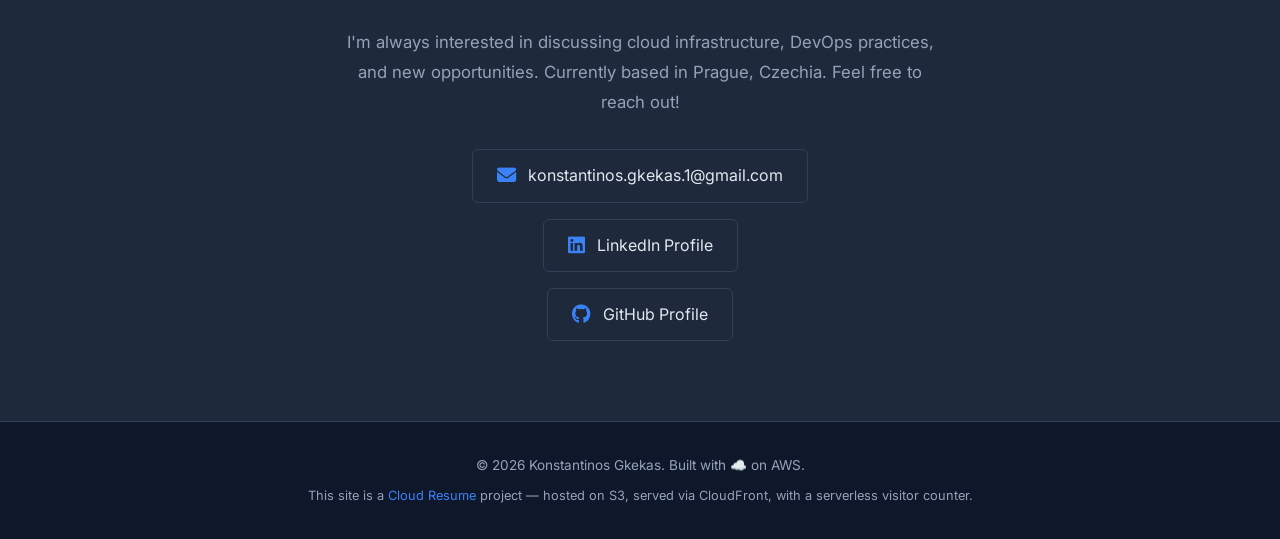
==== commit d1c494a2: "feat: add Secrets Management skill group with Vault, Consul, AWS Secrets Manager, SSM" ====
--- a/frontend/index.html
+++ b/frontend/index.html
@@ -190,8 +190,6 @@
                         <span class="tag">Terraform</span>
                         <span class="tag">Puppet</span>
                         <span class="tag">Ansible</span>
-                        <span class="tag">Consul</span>
-                        <span class="tag">Vault</span>
                     </div>
                 </div>
                 <div class="skill-card">
@@ -236,6 +234,16 @@
                         <span class="tag">MongoDB Atlas</span>
                         <span class="tag">DynamoDB</span>
                         <span class="tag">RabbitMQ</span>
+                    </div>
+                </div>
+                <div class="skill-card">
+                    <div class="skill-icon"><i class="fas fa-key"></i></div>
+                    <h3>Secrets Management</h3>
+                    <div class="skill-tags">
+                        <span class="tag">HashiCorp Vault</span>
+                        <span class="tag">Consul</span>
+                        <span class="tag">AWS Secrets Manager</span>
+                        <span class="tag">SSM Parameter Store</span>
                     </div>
                 </div>
             </div>
--- a/frontend/styles.css
+++ b/frontend/styles.css
@@ -670,24 +670,25 @@
 }
 
 .project-card h3 {
-    color: var(--color-text-heading);
-    font-size: 1.1rem;
+    color: #ffffff;
+    font-size: 1.15rem;
+    font-weight: 600;
     margin-bottom: 0.75rem;
 }
 
 .project-card h3 a {
-    color: var(--color-accent);
+    color: #ffffff;
     text-decoration: none;
     transition: var(--transition);
 }
 
 .project-card h3 a:hover {
-    color: #22d3ee;
+    color: var(--color-primary-light);
     text-decoration: underline;
 }
 
 .project-card p {
-    color: var(--color-text);
+    color: #cbd5e1;
     font-size: 0.92rem;
     margin-bottom: 1rem;
     line-height: 1.7;
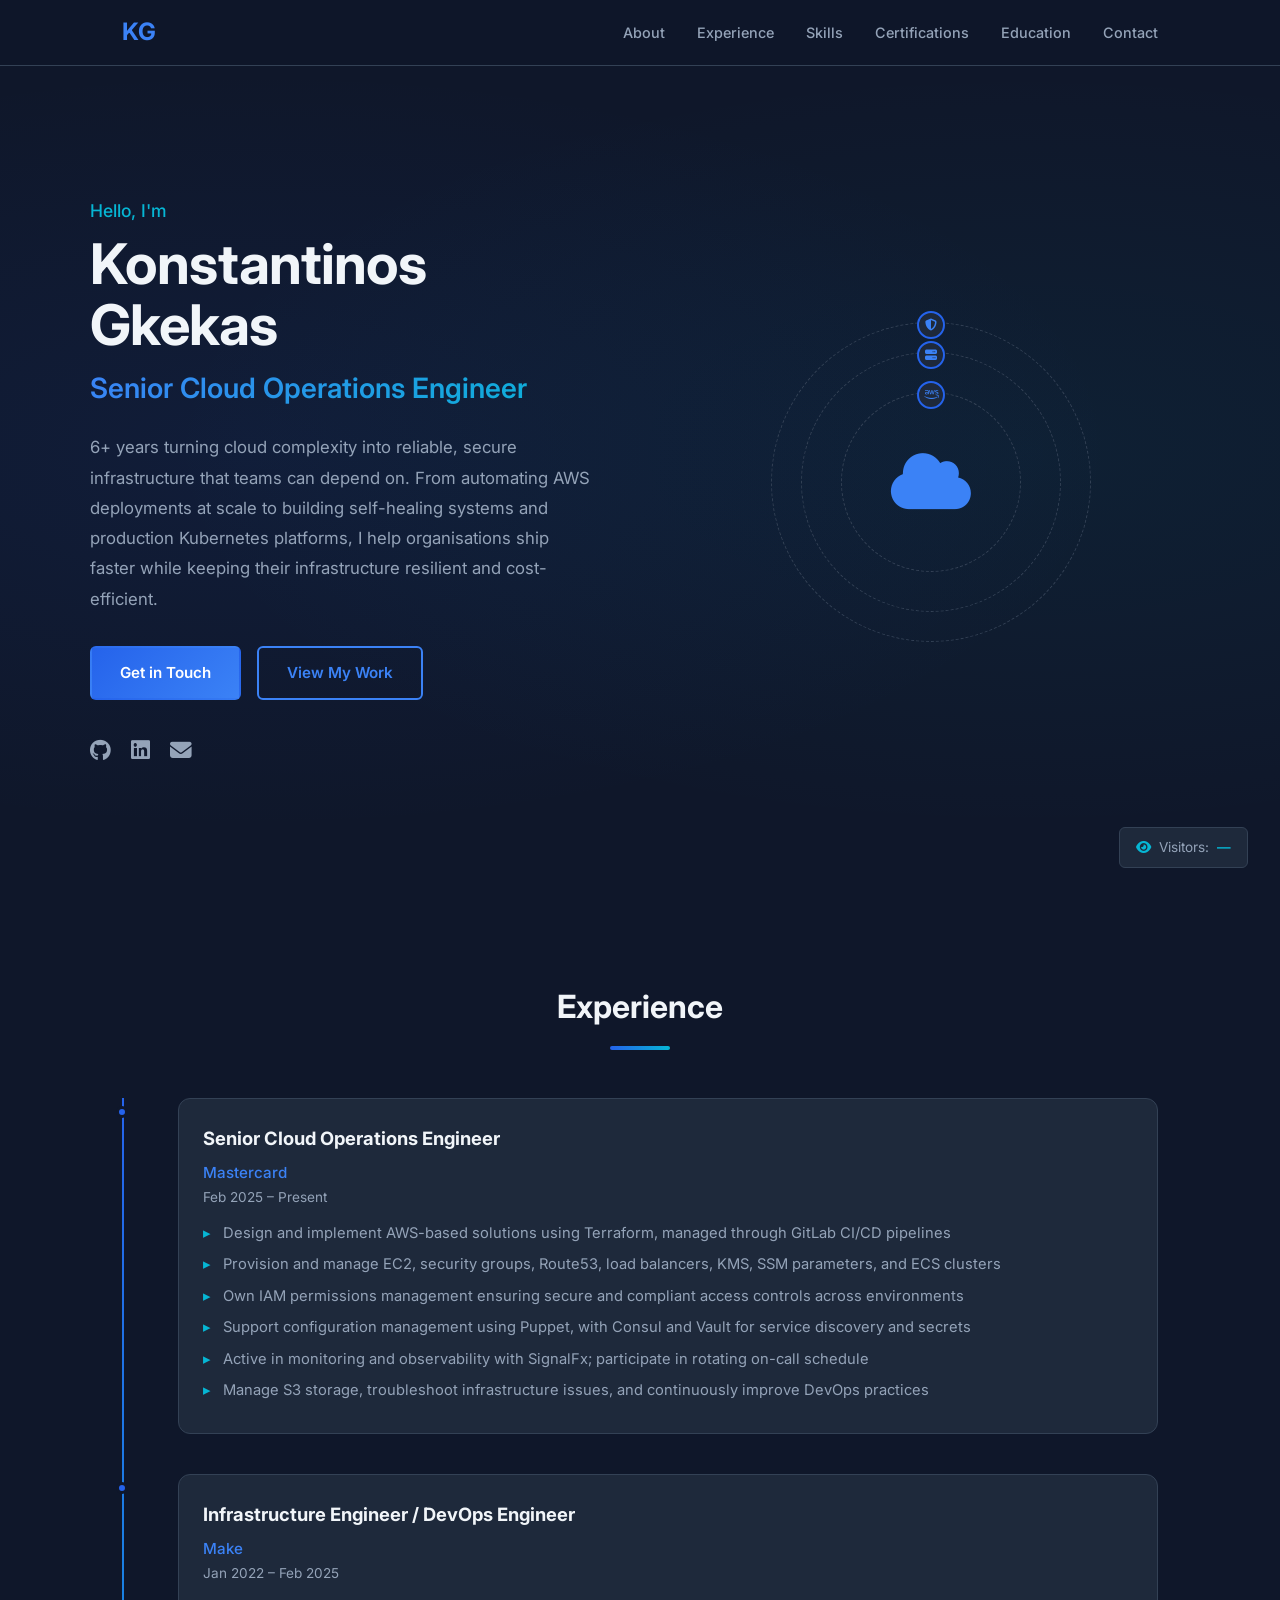
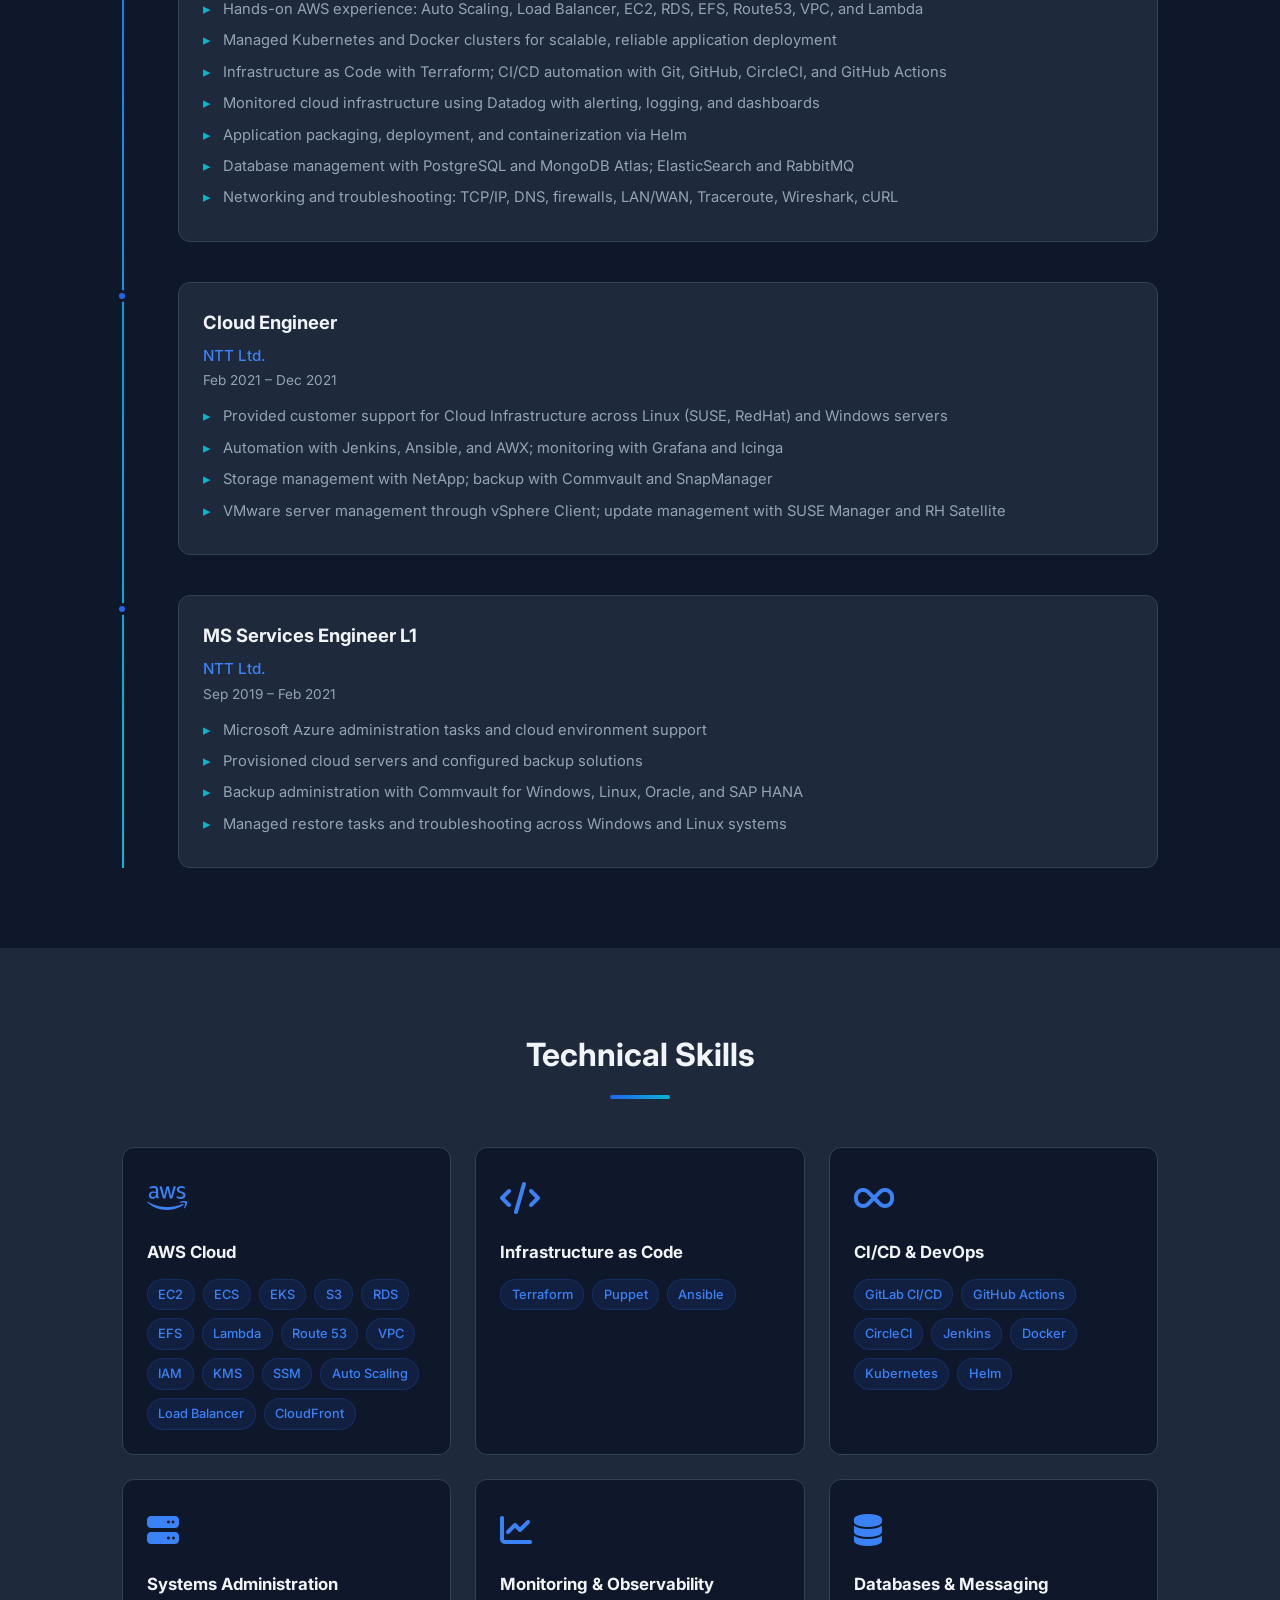
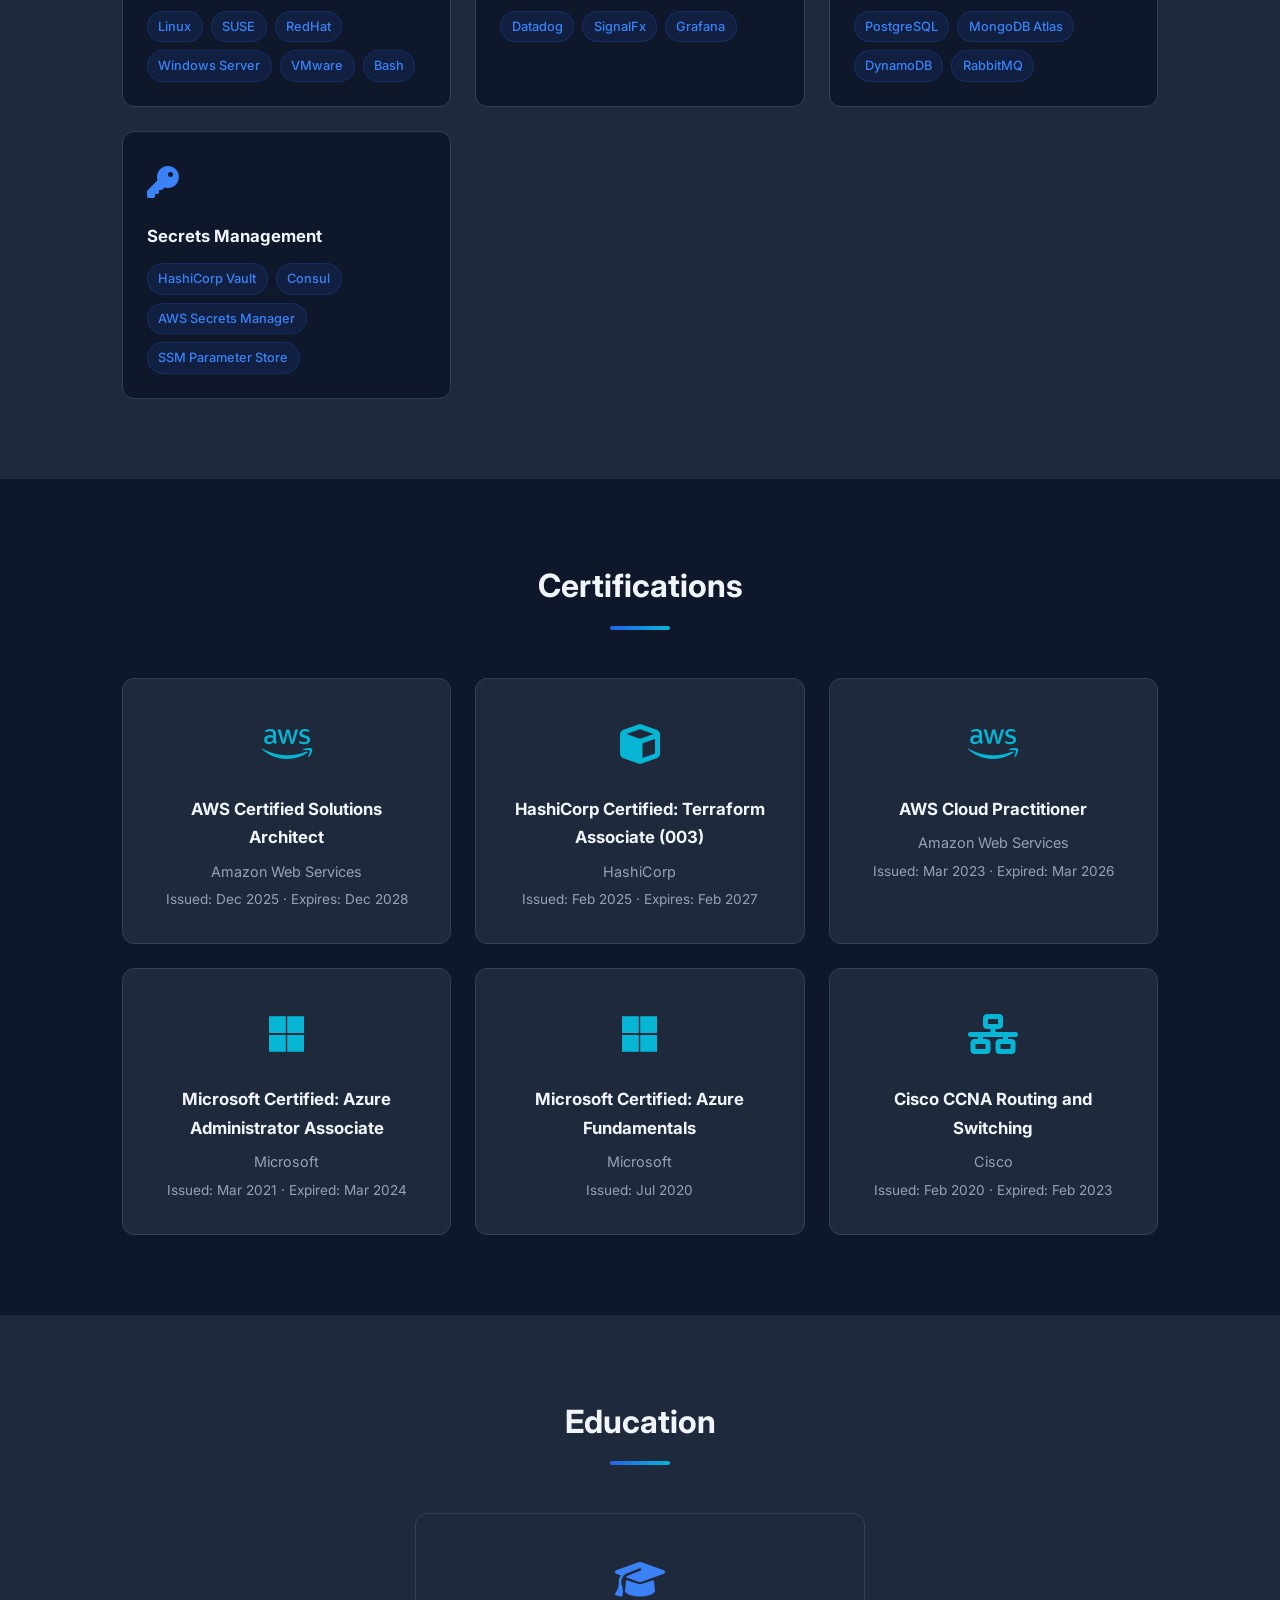
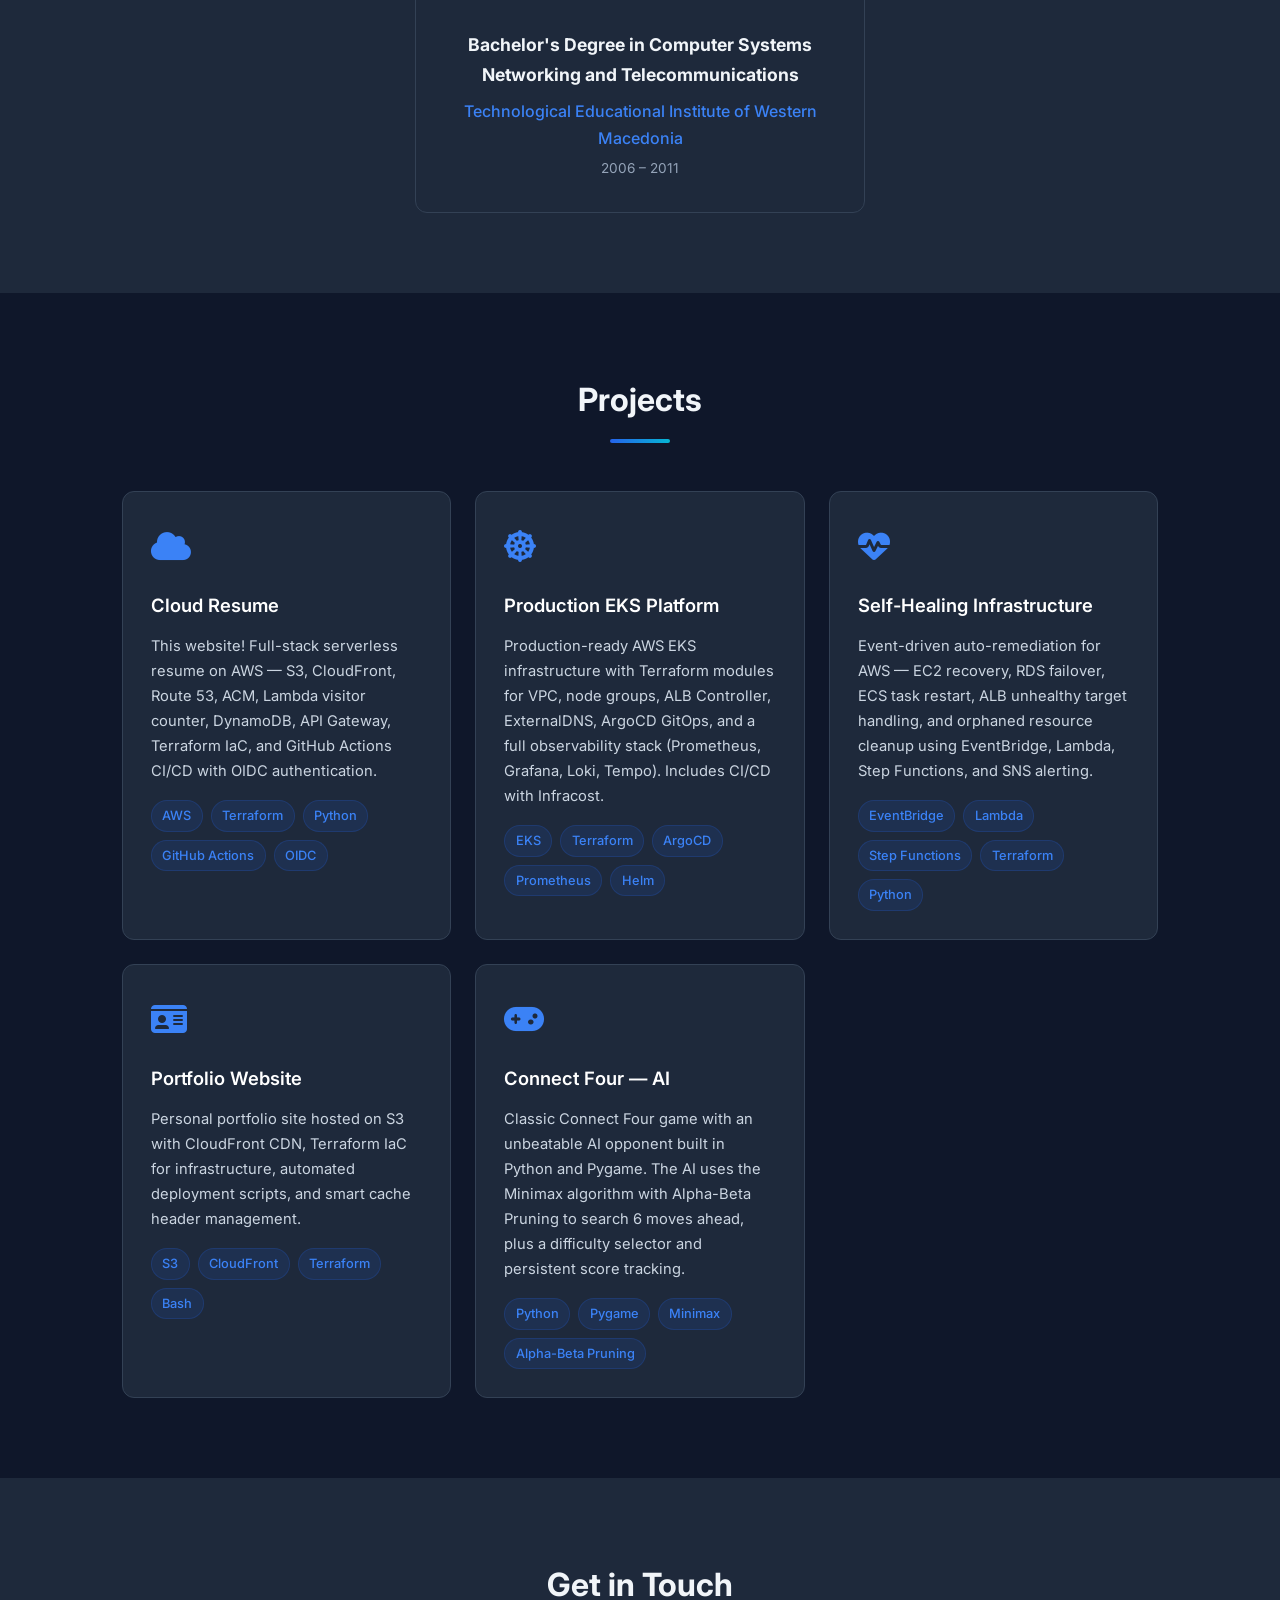
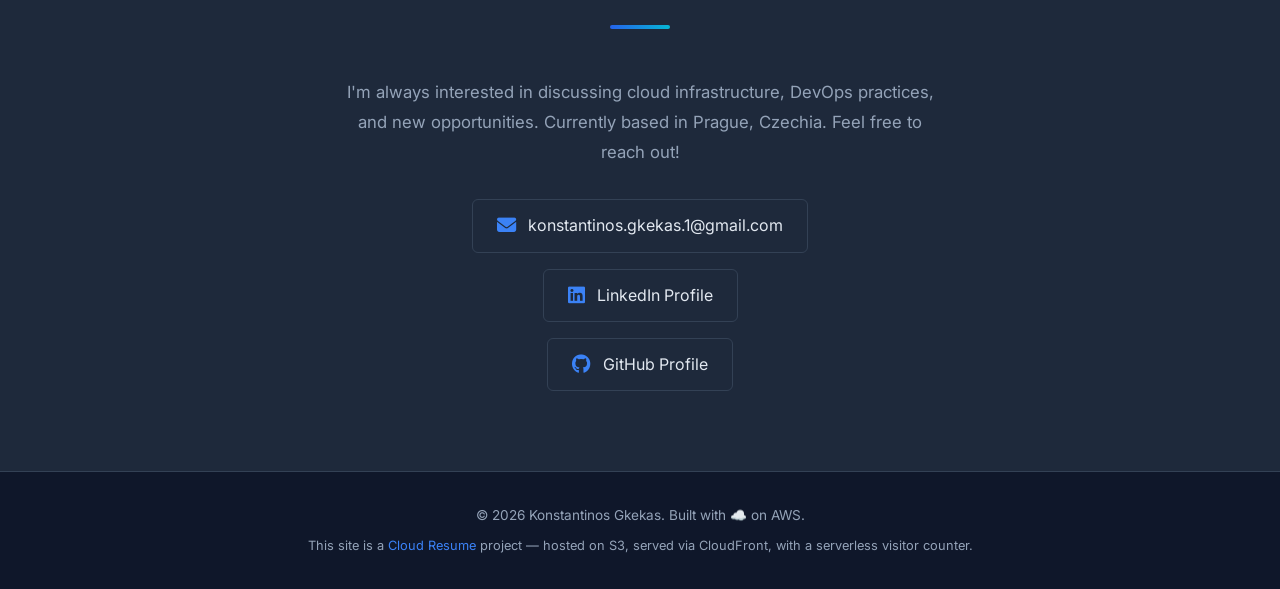
==== commit 77aebf95: "Add Connect Four AI project to portfolio Co-Authored-By: Claude Sonnet 4.6 <noreply@anthropic.com>" ====
--- a/frontend/index.html
+++ b/frontend/index.html
@@ -362,6 +362,17 @@
                         <span class="tag">Bash</span>
                     </div>
                 </div>
+                <div class="project-card">
+                    <div class="project-icon"><i class="fas fa-gamepad"></i></div>
+                    <h3><a href="https://github.com/constantinious/connect-four" target="_blank">Connect Four — AI</a></h3>
+                    <p>Classic Connect Four game with an unbeatable AI opponent built in Python and Pygame. The AI uses the Minimax algorithm with Alpha-Beta Pruning to search 6 moves ahead, plus a difficulty selector and persistent score tracking.</p>
+                    <div class="project-tech">
+                        <span class="tag">Python</span>
+                        <span class="tag">Pygame</span>
+                        <span class="tag">Minimax</span>
+                        <span class="tag">Alpha-Beta Pruning</span>
+                    </div>
+                </div>
             </div>
         </div>
     </section>
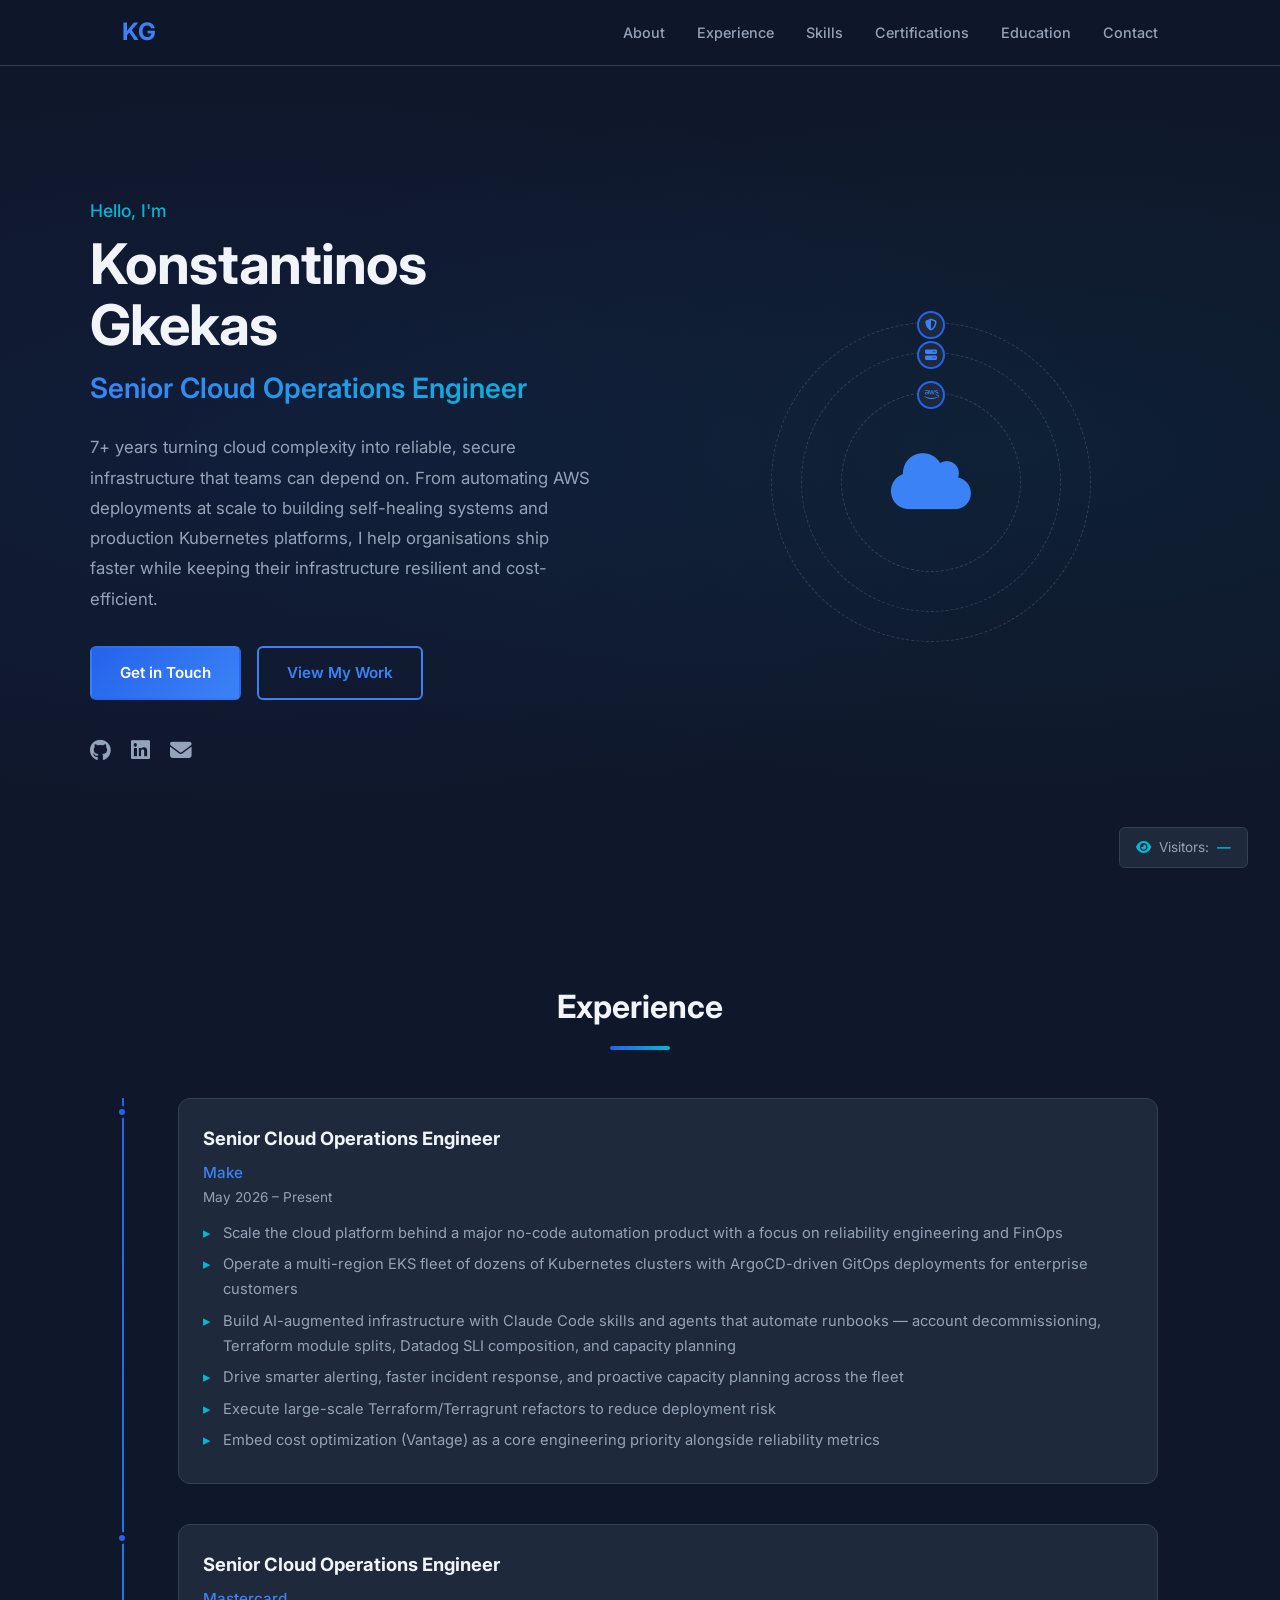
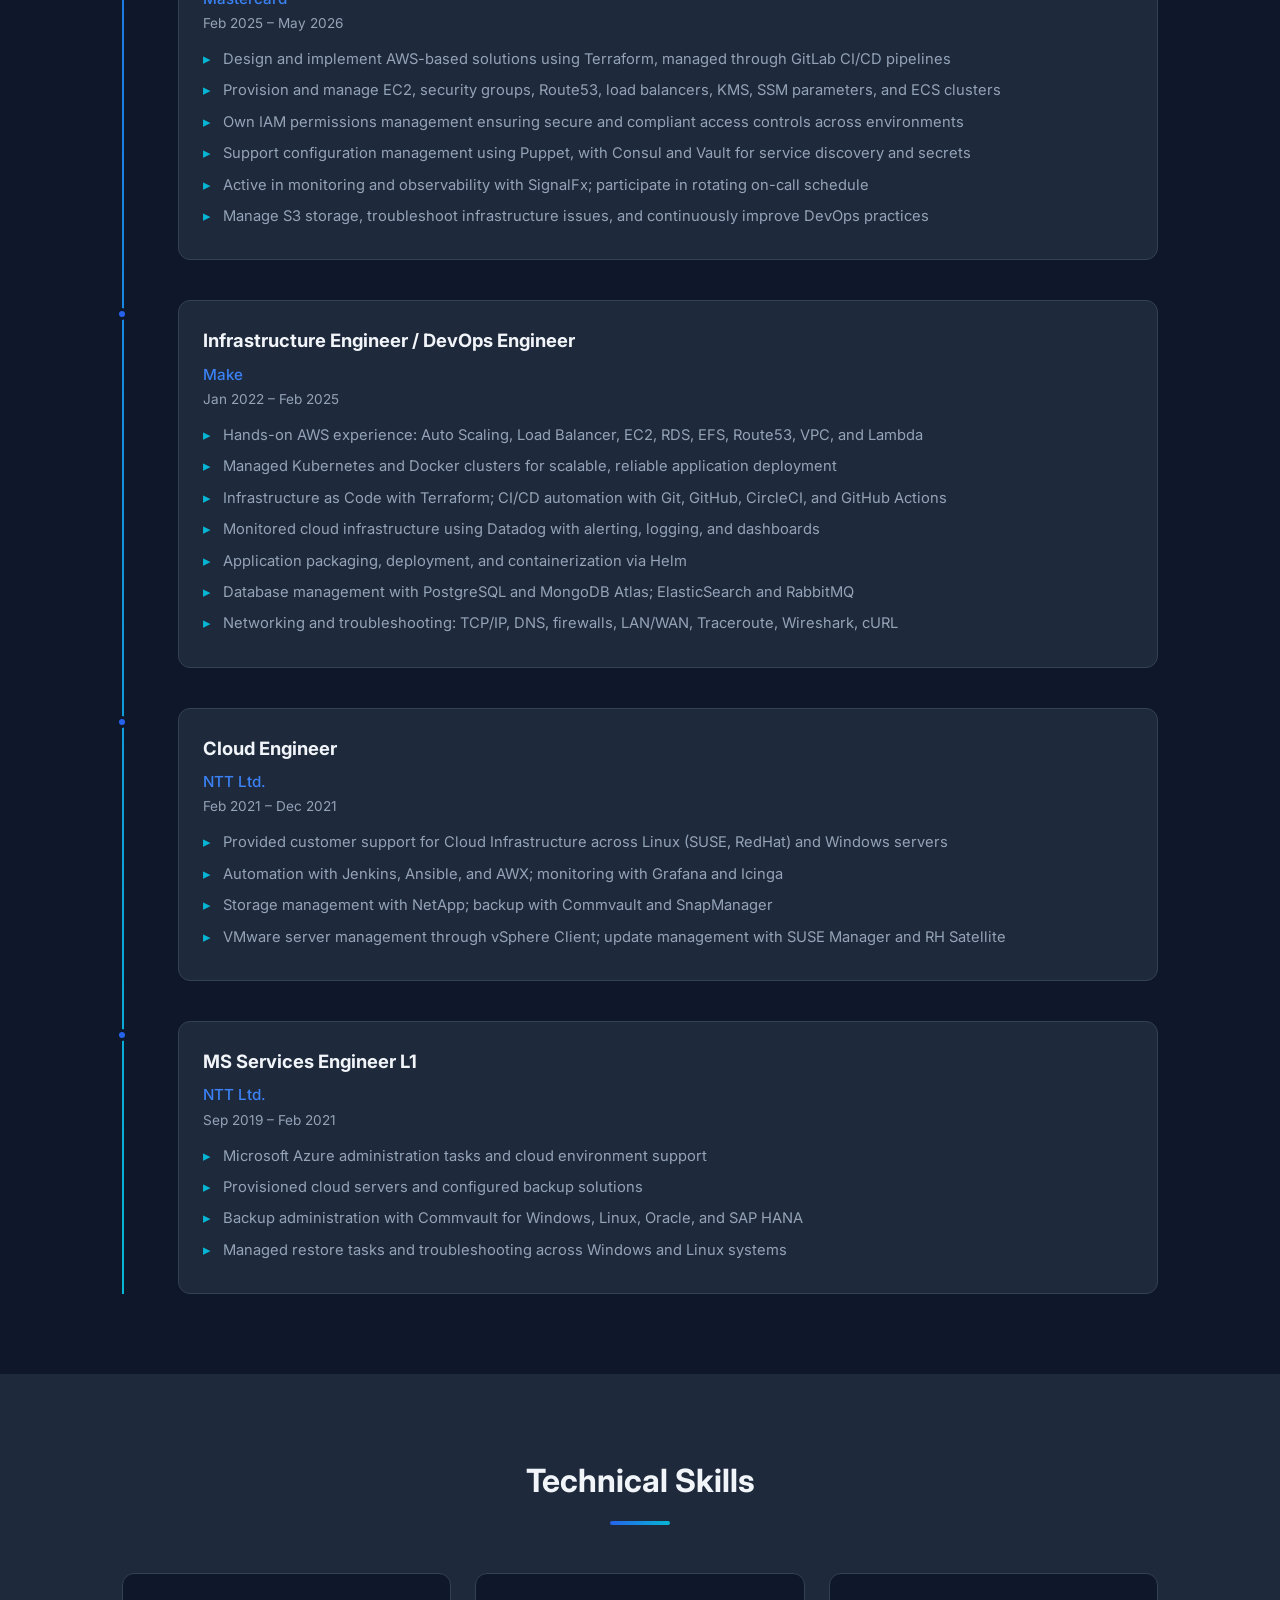
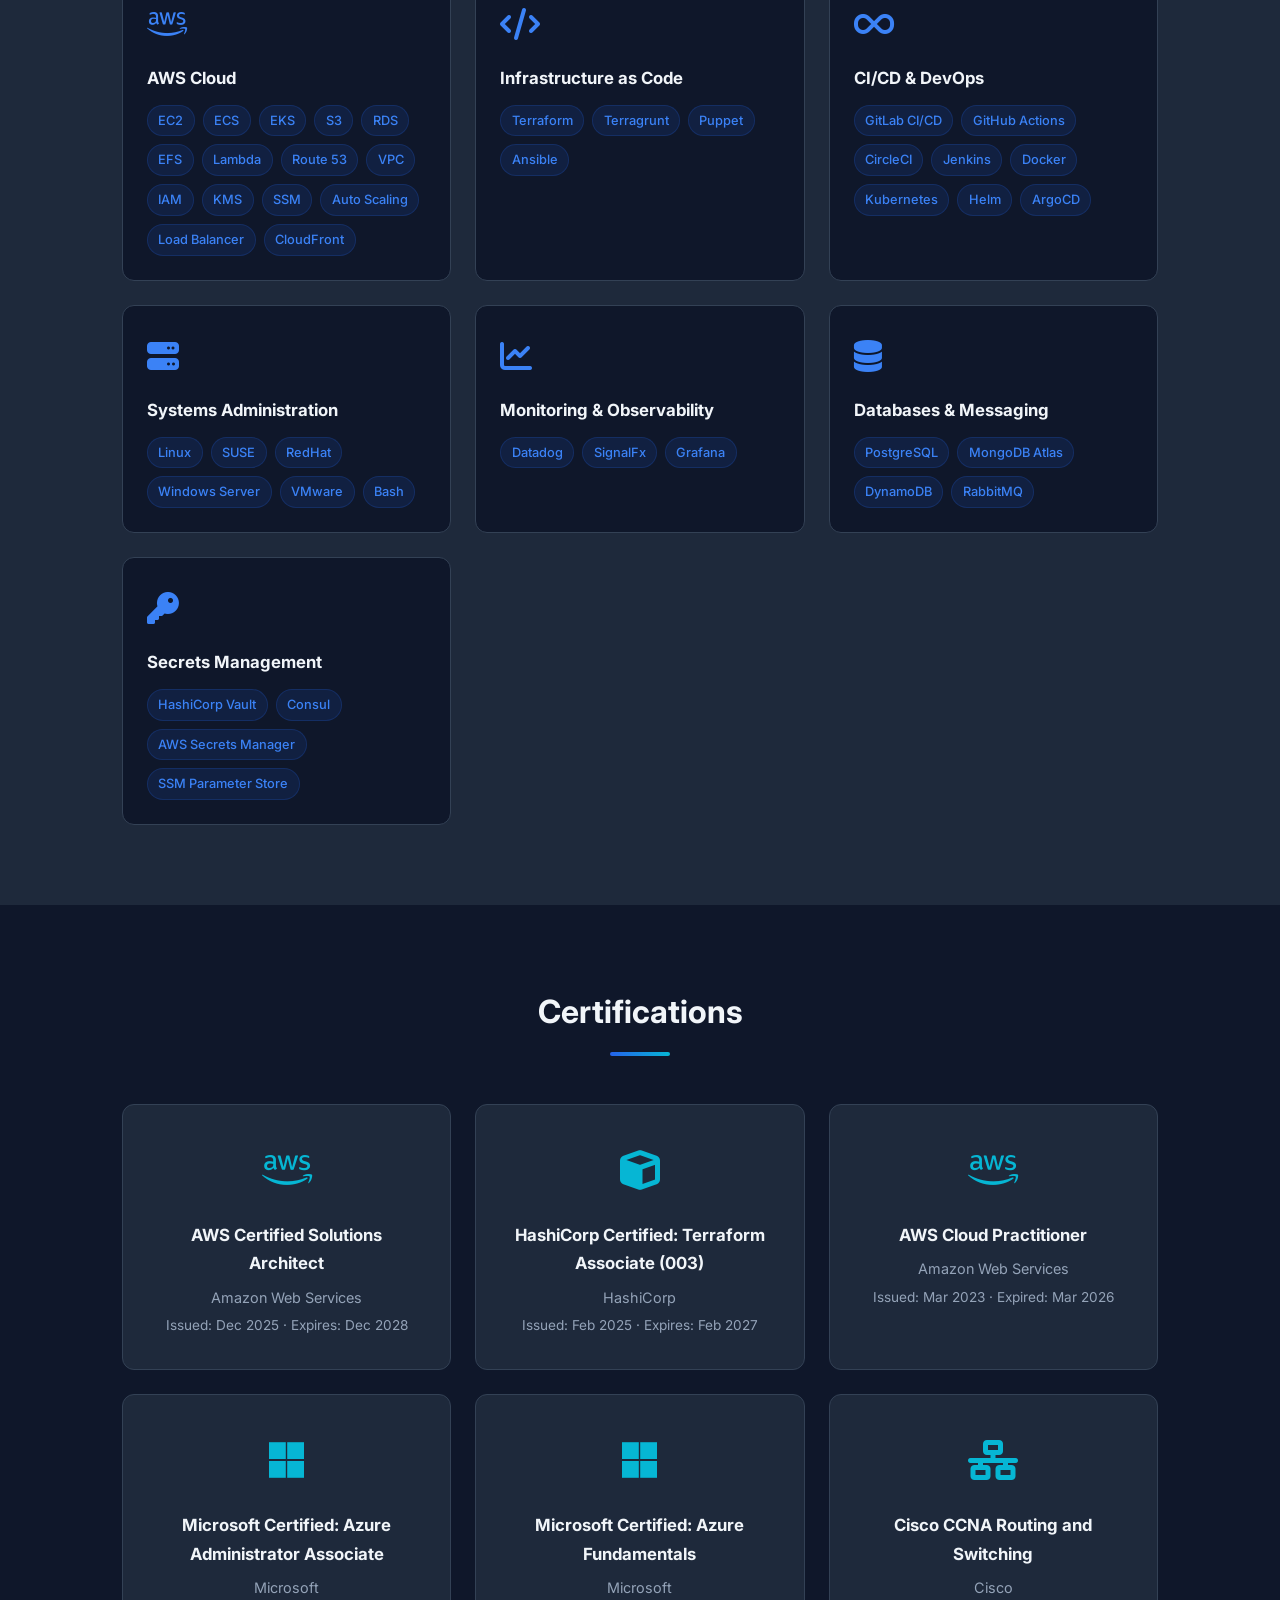
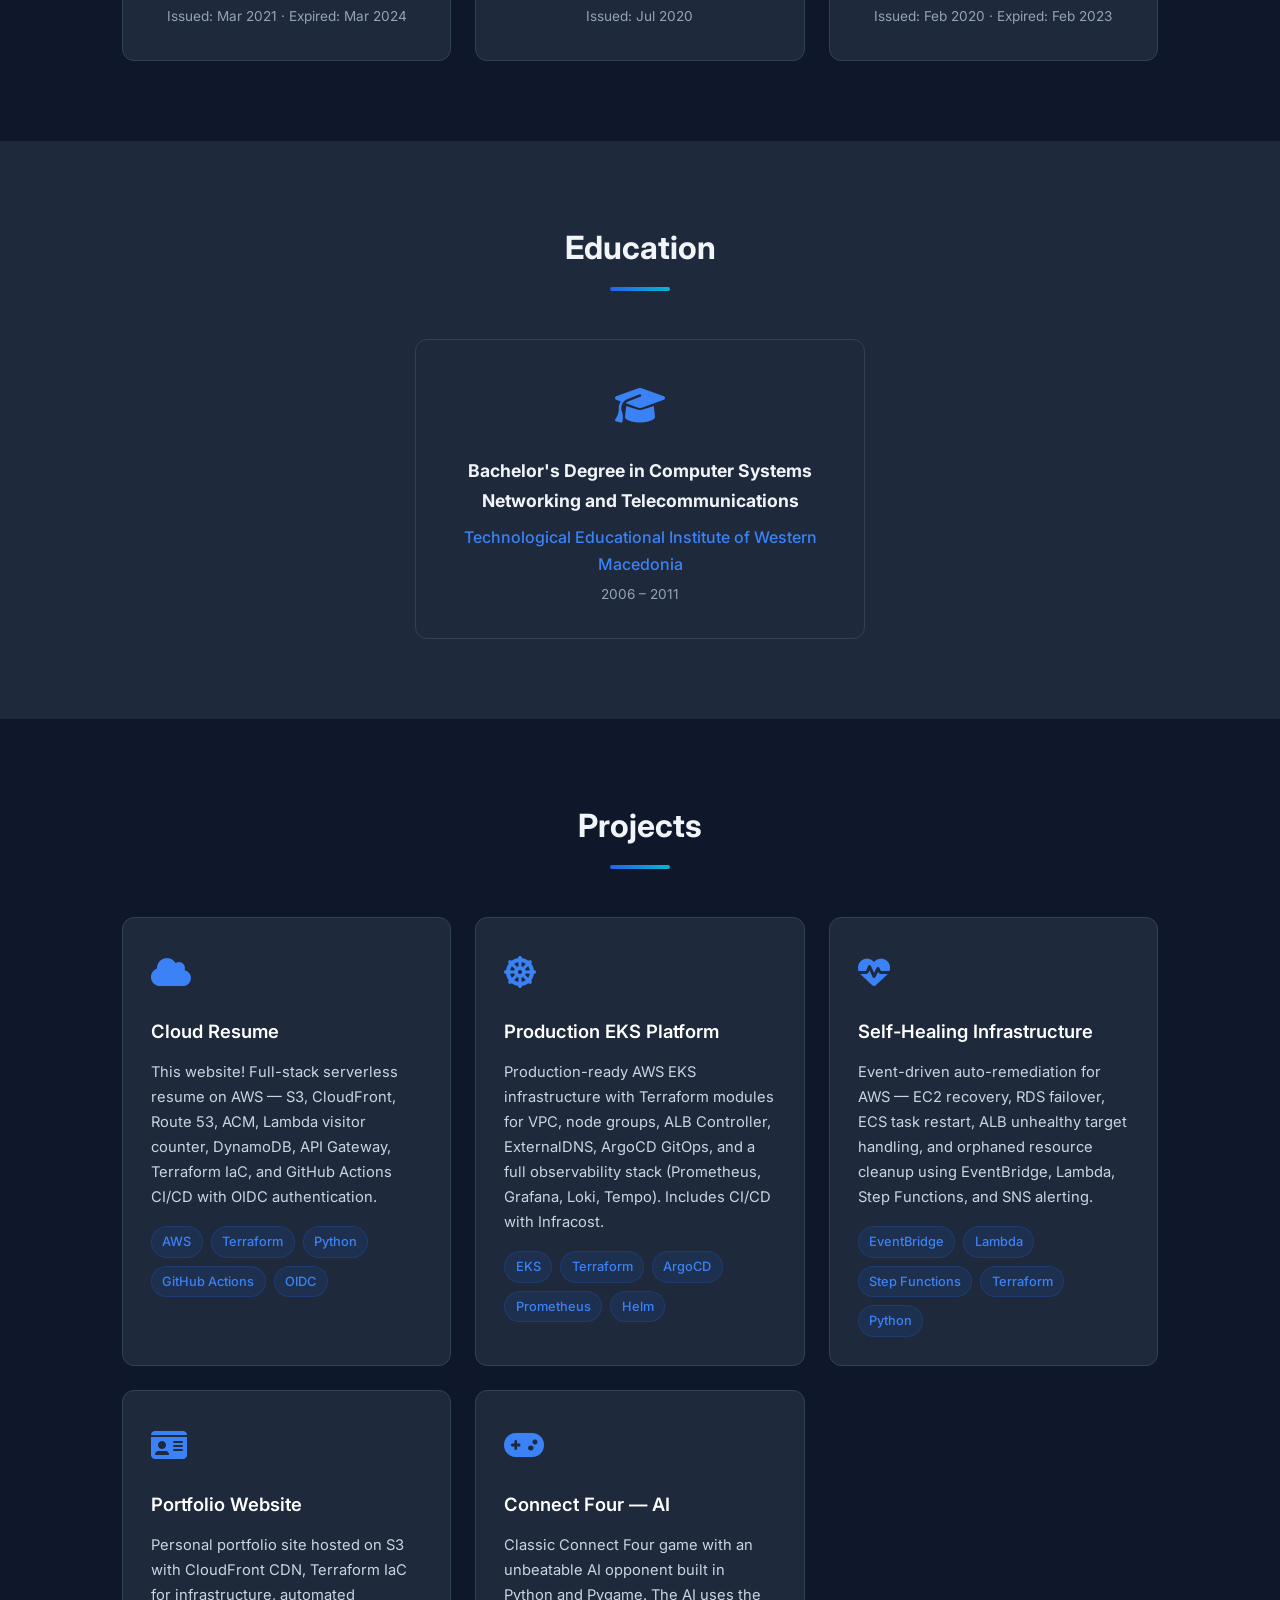
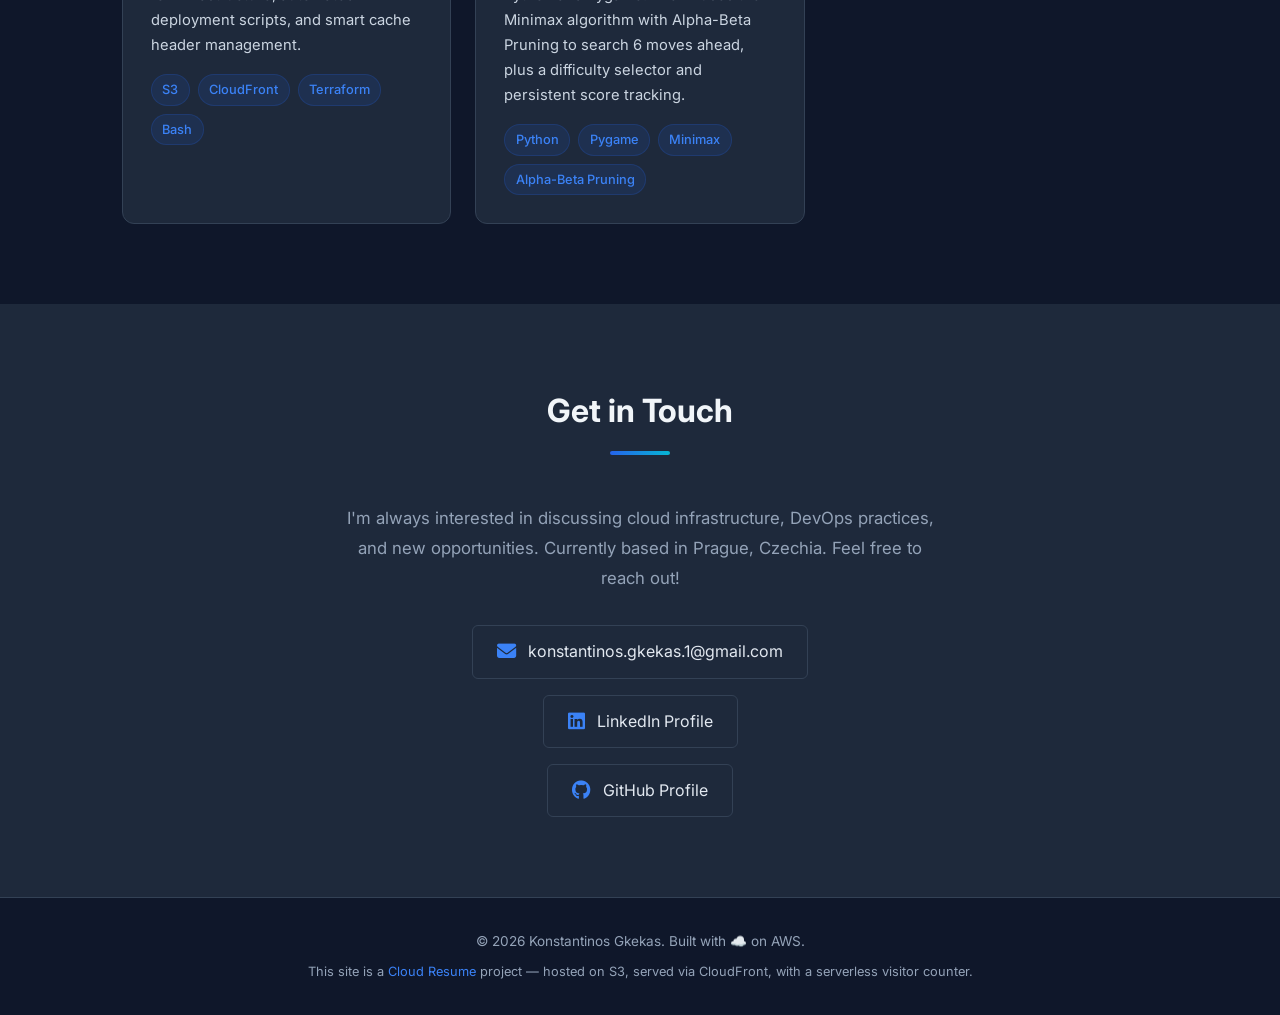
==== commit 62c37d69: "feat: update resume with current Make role (May 2026) - Add Senior Cloud Operations Engineer role at" ====
--- a/frontend/index.html
+++ b/frontend/index.html
@@ -42,7 +42,7 @@
                 <h1 class="hero-name">Konstantinos Gkekas</h1>
                 <h2 class="hero-title">Senior Cloud Operations Engineer</h2>
                 <p class="hero-description">
-                    6+ years turning cloud complexity into reliable, secure infrastructure that
+                    7+ years turning cloud complexity into reliable, secure infrastructure that
                     teams can depend on. From automating AWS deployments at scale to building
                     self-healing systems and production Kubernetes platforms, I help organisations
                     ship faster while keeping their infrastructure resilient and cost-efficient.
@@ -89,8 +89,26 @@
                     <div class="timeline-content">
                         <div class="timeline-header">
                             <h3>Senior Cloud Operations Engineer</h3>
+                            <span class="timeline-company">Make</span>
+                            <span class="timeline-date">May 2026 – Present</span>
+                        </div>
+                        <ul class="timeline-details">
+                            <li>Scale the cloud platform behind a major no-code automation product with a focus on reliability engineering and FinOps</li>
+                            <li>Operate a multi-region EKS fleet of dozens of Kubernetes clusters with ArgoCD-driven GitOps deployments for enterprise customers</li>
+                            <li>Build AI-augmented infrastructure with Claude Code skills and agents that automate runbooks — account decommissioning, Terraform module splits, Datadog SLI composition, and capacity planning</li>
+                            <li>Drive smarter alerting, faster incident response, and proactive capacity planning across the fleet</li>
+                            <li>Execute large-scale Terraform/Terragrunt refactors to reduce deployment risk</li>
+                            <li>Embed cost optimization (Vantage) as a core engineering priority alongside reliability metrics</li>
+                        </ul>
+                    </div>
+                </div>
+                <div class="timeline-item">
+                    <div class="timeline-marker"></div>
+                    <div class="timeline-content">
+                        <div class="timeline-header">
+                            <h3>Senior Cloud Operations Engineer</h3>
                             <span class="timeline-company">Mastercard</span>
-                            <span class="timeline-date">Feb 2025 – Present</span>
+                            <span class="timeline-date">Feb 2025 – May 2026</span>
                         </div>
                         <ul class="timeline-details">
                             <li>Design and implement AWS-based solutions using Terraform, managed through GitLab CI/CD pipelines</li>
@@ -188,6 +206,7 @@
                     <h3>Infrastructure as Code</h3>
                     <div class="skill-tags">
                         <span class="tag">Terraform</span>
+                        <span class="tag">Terragrunt</span>
                         <span class="tag">Puppet</span>
                         <span class="tag">Ansible</span>
                     </div>
@@ -203,6 +222,7 @@
                         <span class="tag">Docker</span>
                         <span class="tag">Kubernetes</span>
                         <span class="tag">Helm</span>
+                        <span class="tag">ArgoCD</span>
                     </div>
                 </div>
                 <div class="skill-card">
